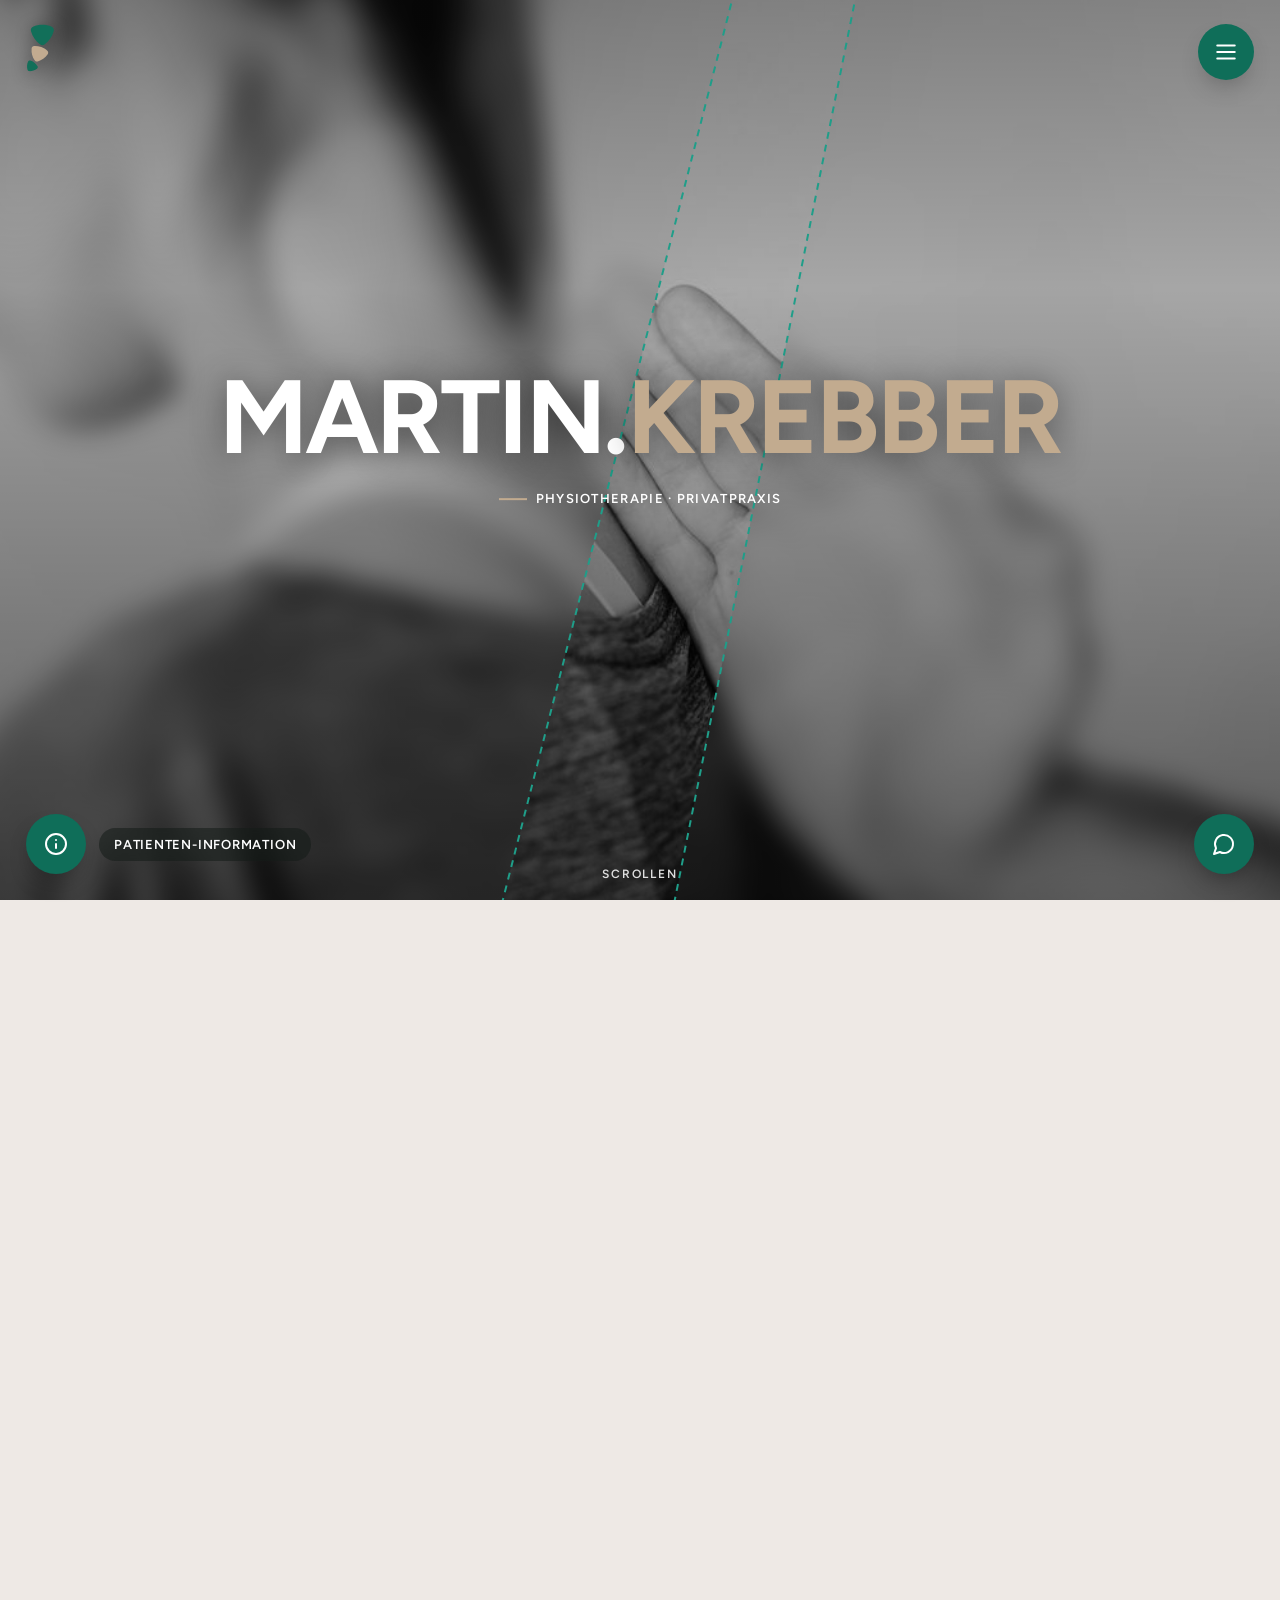
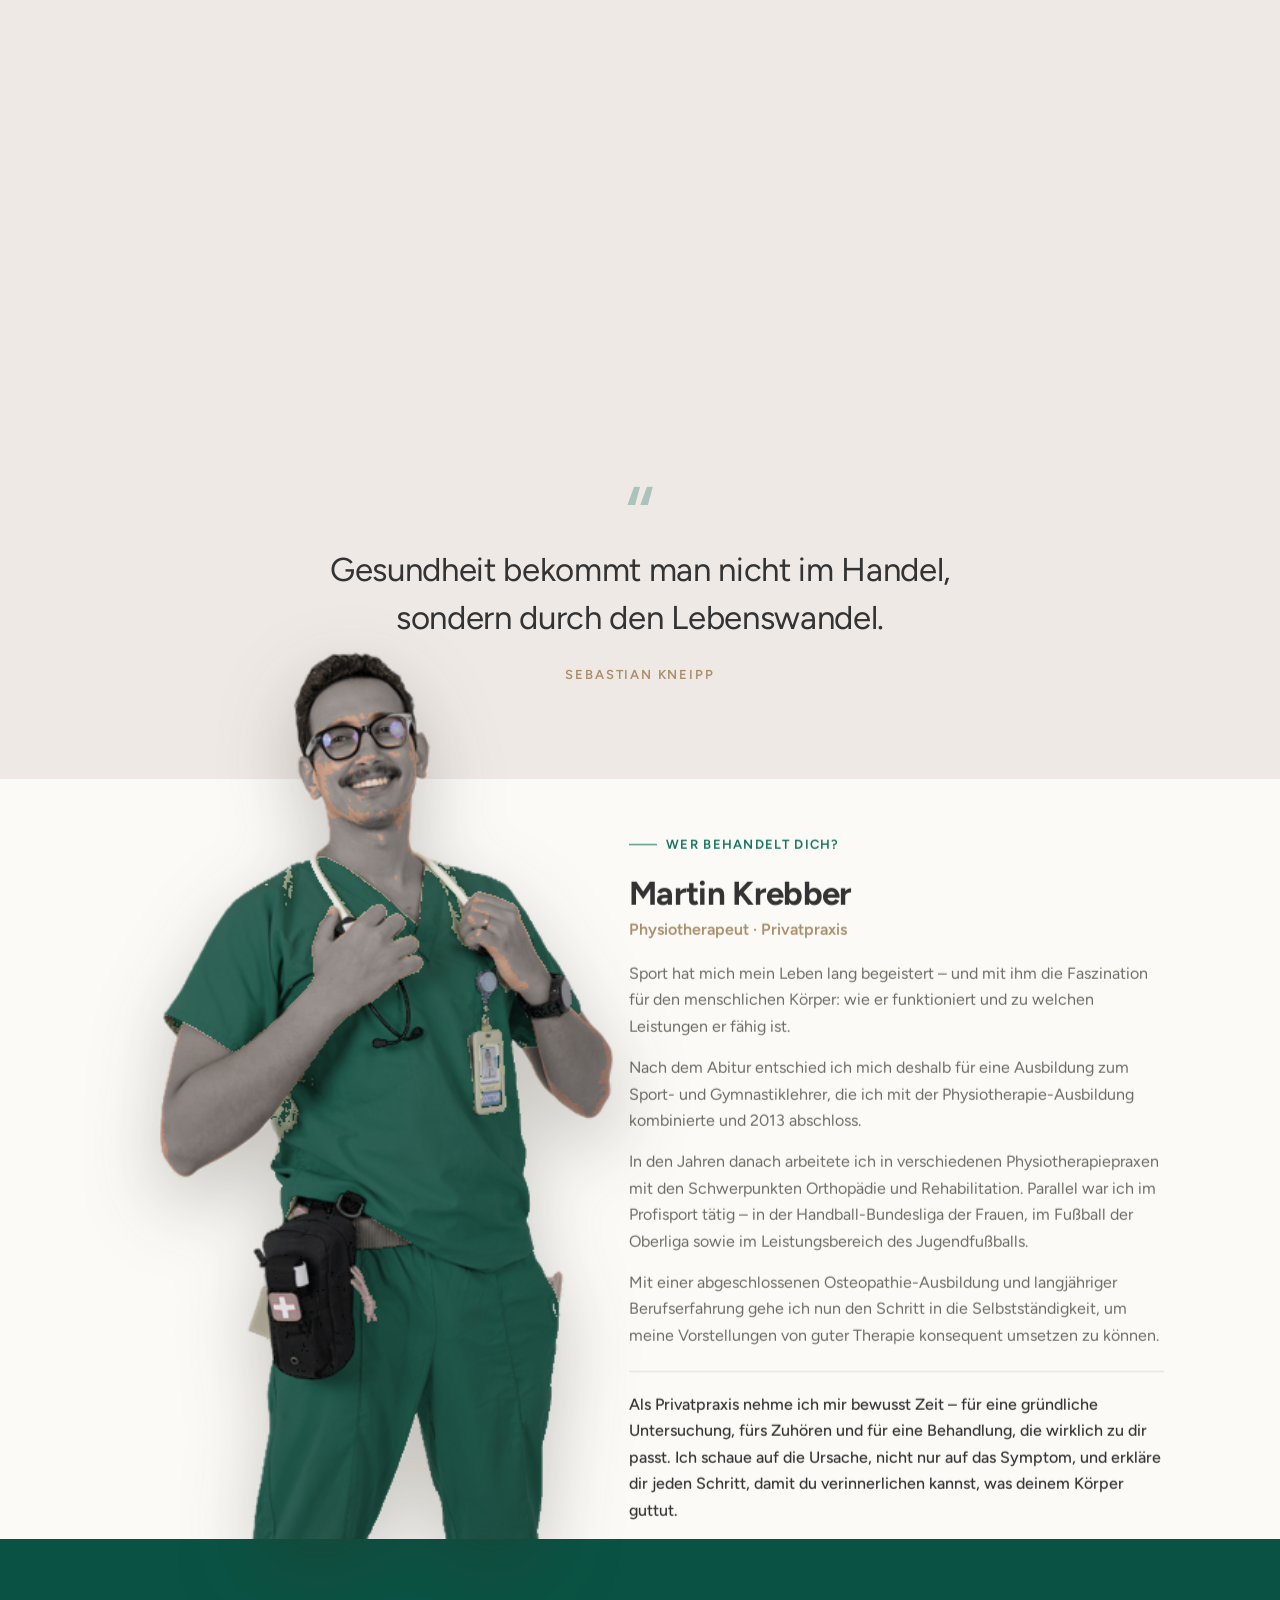
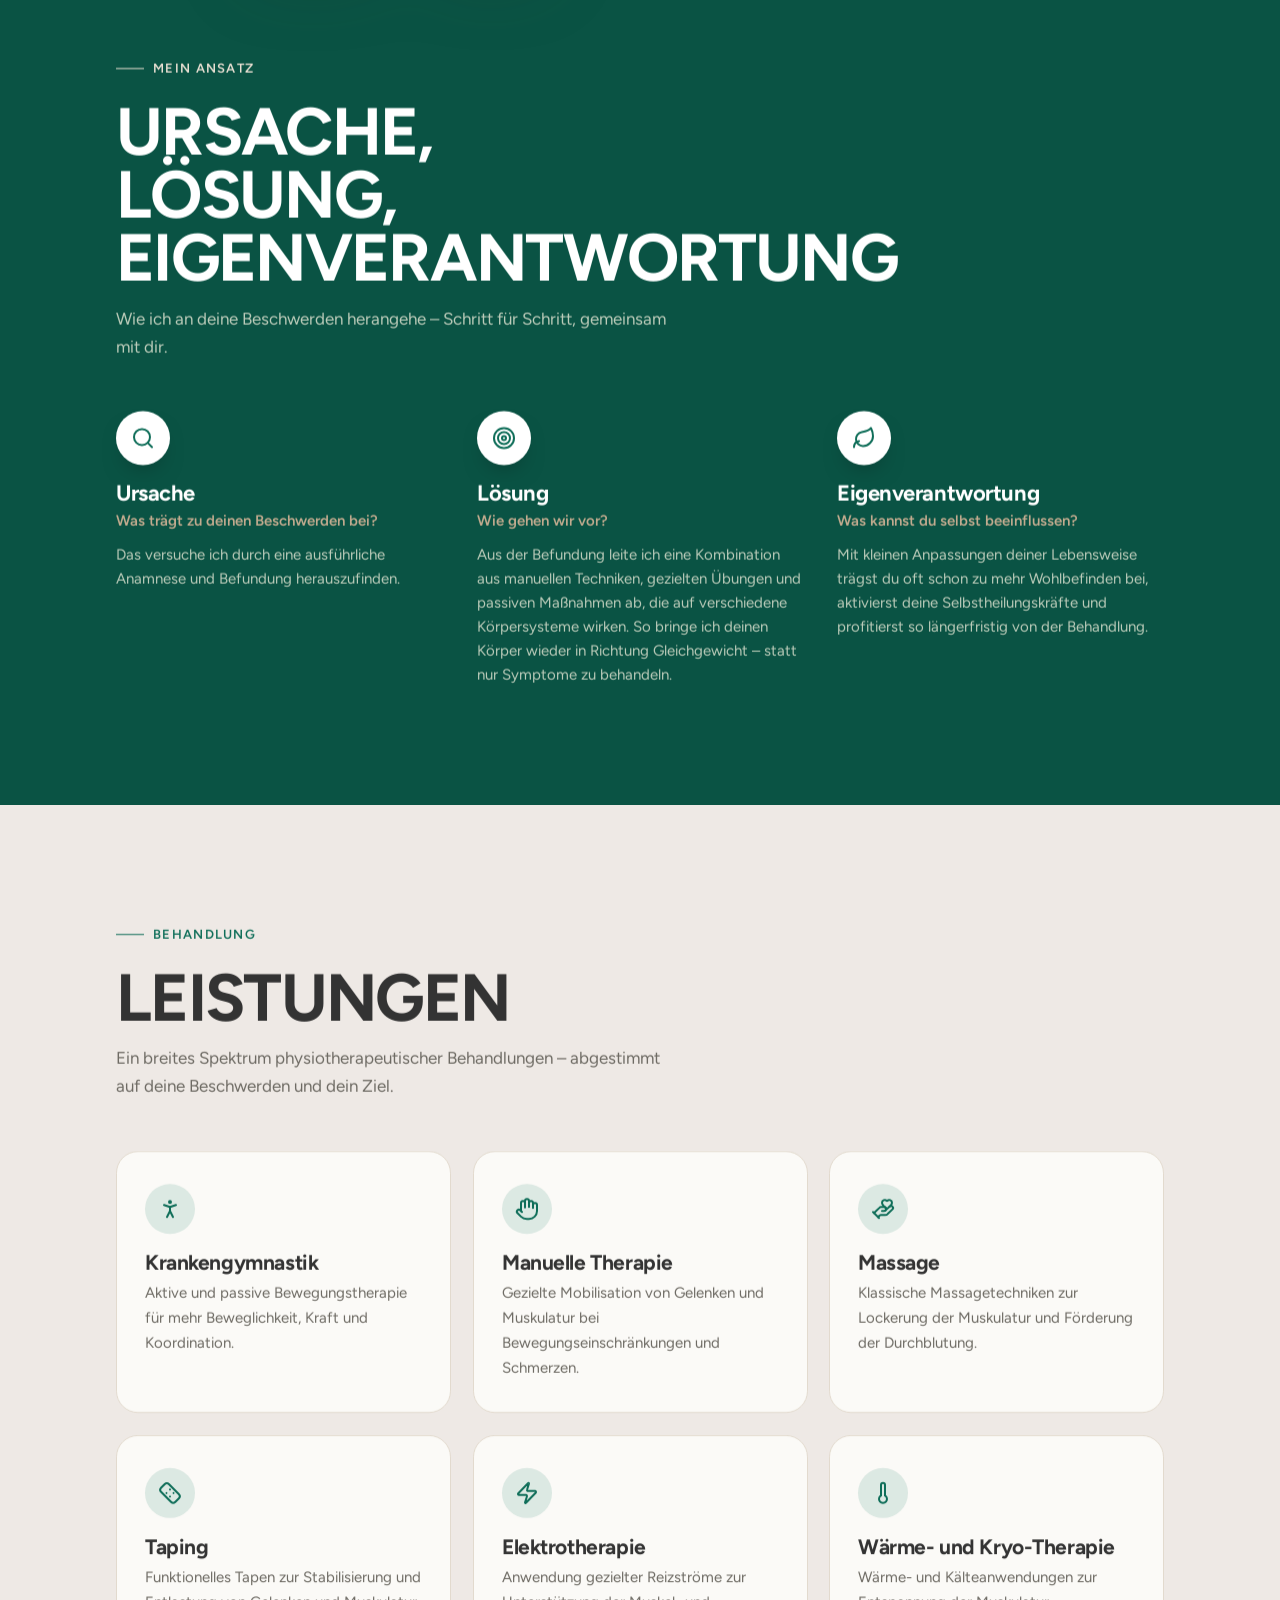
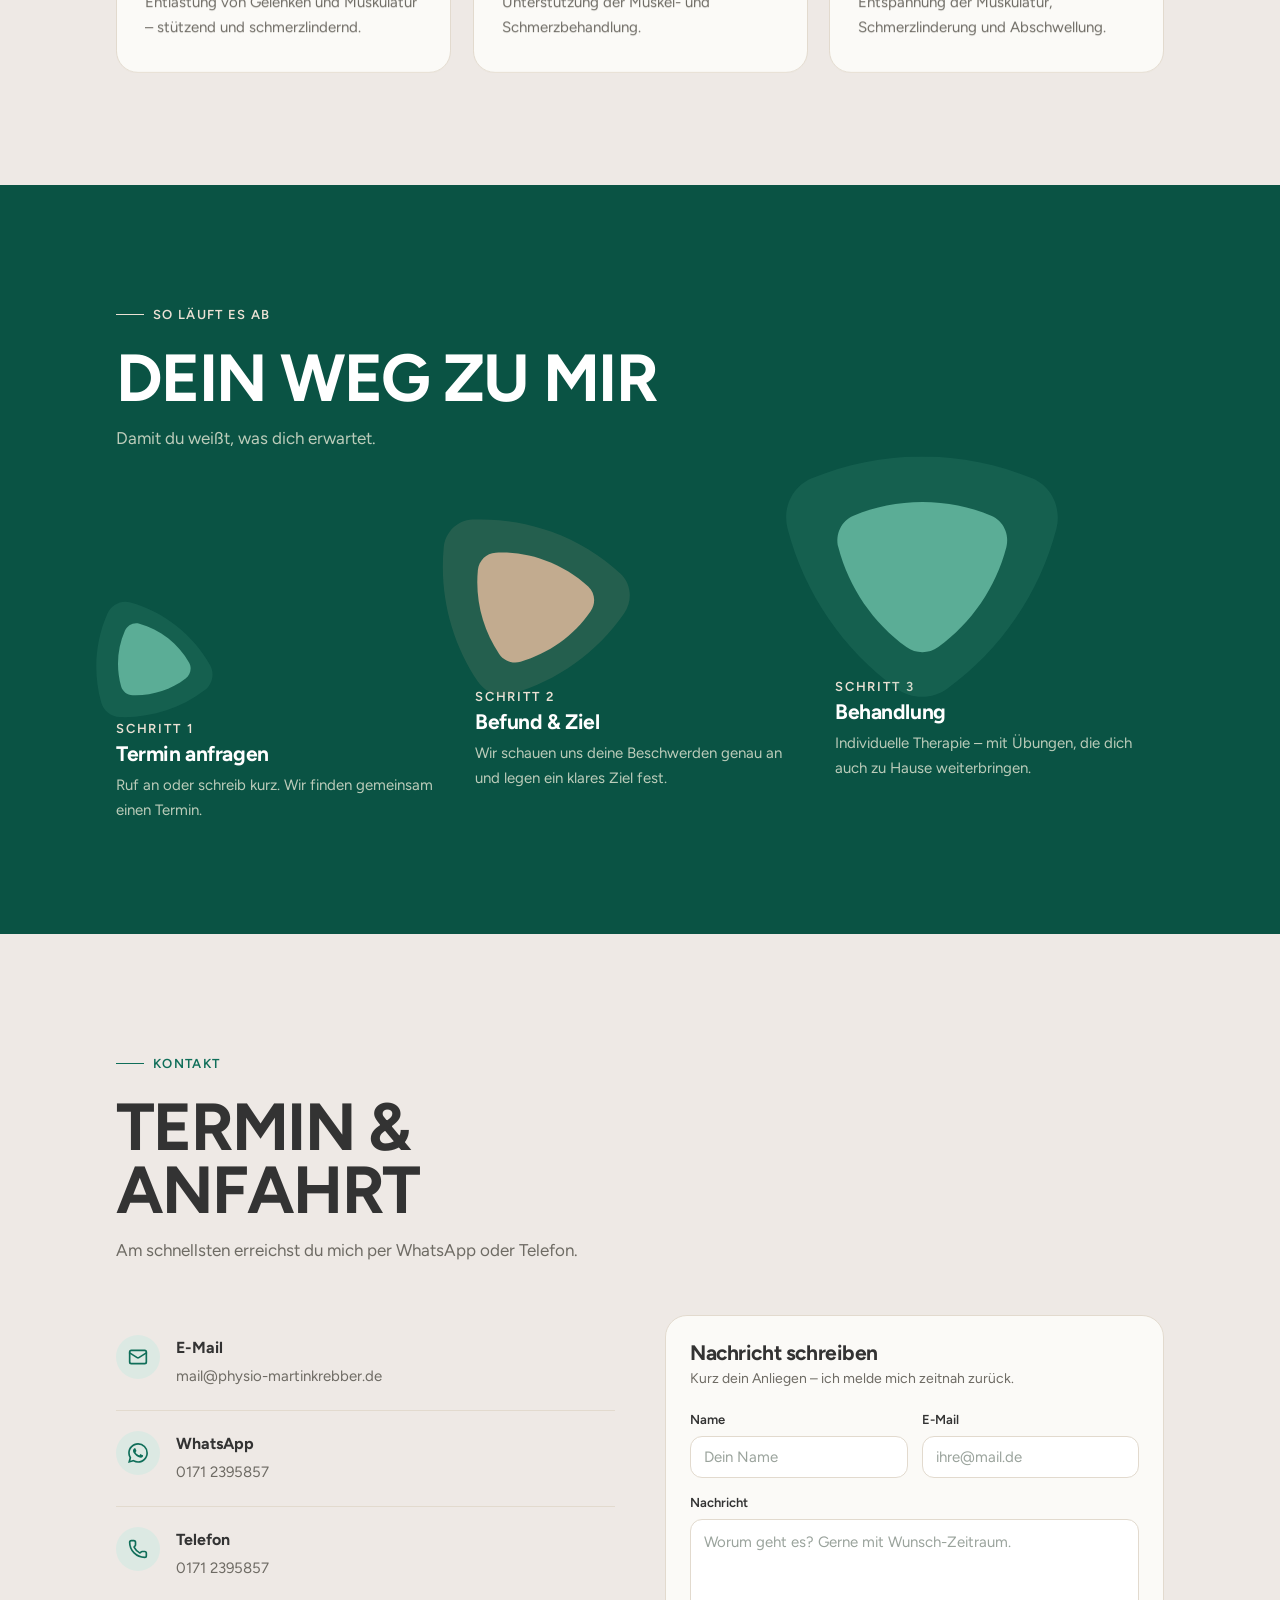
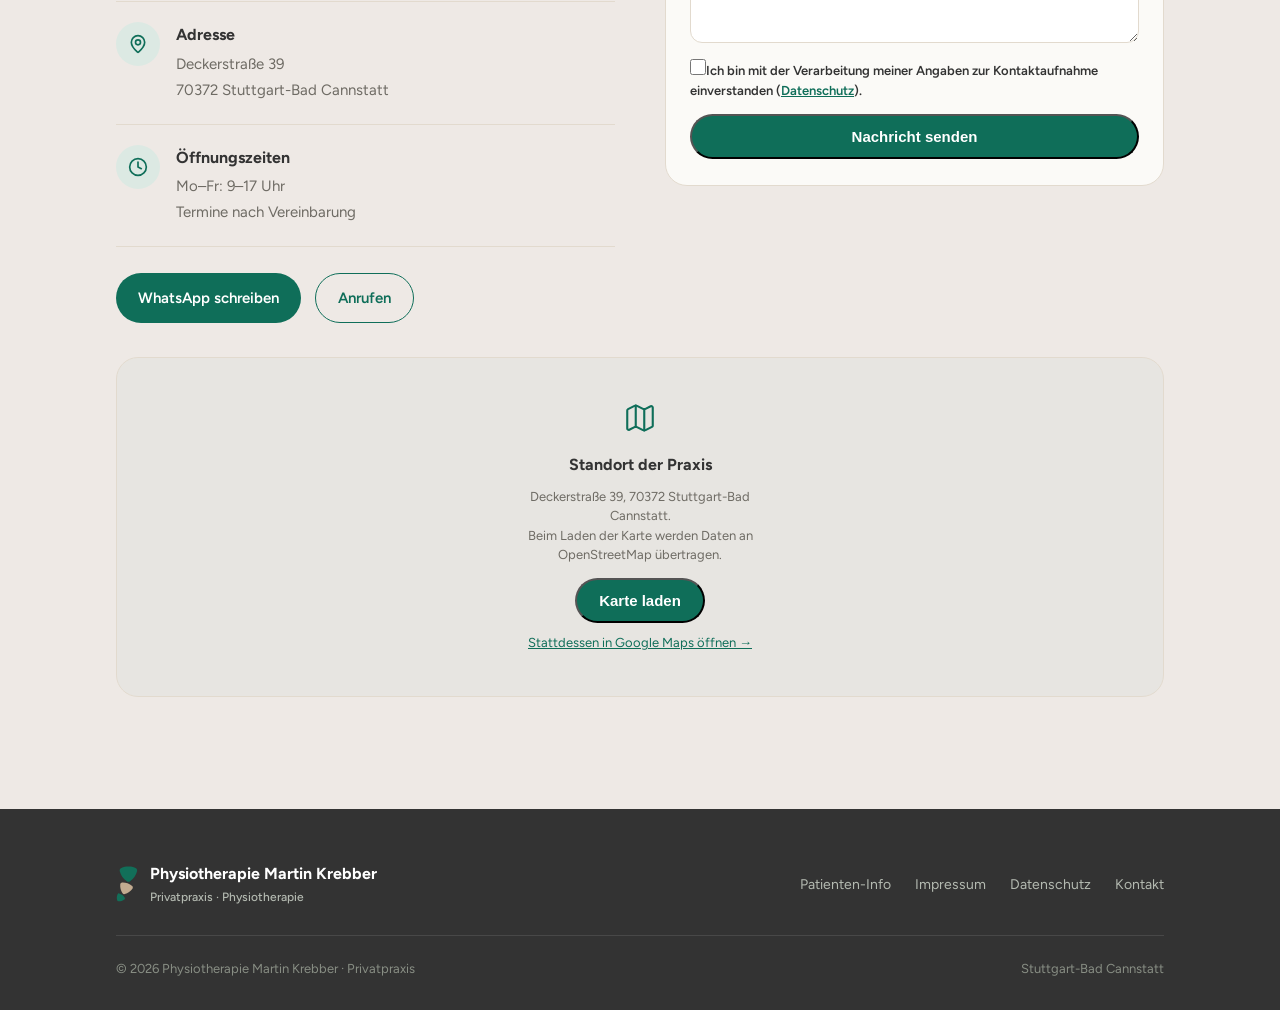
==== index.html @ 387c1be3 "Du-Anrede, Bio-Text, Kneipp-Zitat, Sektion "Mein Ansatz", 3D-Foto - Anrede website-weit von Sie auf " ====
<!DOCTYPE html>
<html lang="de">
<head>
<meta charset="UTF-8">
<meta name="viewport" content="width=device-width, initial-scale=1.0">
<title>Physiotherapie Martin Krebber – Privatpraxis in Stuttgart-Bad Cannstatt</title>
<meta name="description" content="Privatpraxis für Physiotherapie von Martin Krebber in Stuttgart-Bad Cannstatt: Krankengymnastik, Manuelle Therapie, Massage, Elektro- und Wärmetherapie. Individuelle Behandlung, persönliche Betreuung. Termine telefonisch oder per E-Mail.">
<meta name="theme-color" content="#0F6E59">
<link rel="icon" type="image/png" sizes="32x32" href="assets/favicon-32.png">
<link rel="apple-touch-icon" sizes="180x180" href="assets/favicon-180.png">
<!-- DSGVO: Schriften lokal gehostet, kein Google-CDN -->
<link rel="stylesheet" href="assets/fonts.css">
<link rel="stylesheet" href="assets/vendor/leaflet/leaflet.css">
<link rel="stylesheet" href="assets/styles.css">
<script src="assets/vendor/gsap.min.js" defer></script>
<script src="assets/vendor/ScrollTrigger.min.js" defer></script>
<script src="assets/vendor/lenis.min.js" defer></script>
<script src="assets/vendor/leaflet/leaflet.js" defer></script>
<script src="assets/main.js" defer></script>
</head>
<body>
<a id="top"></a>
<section class="hero" aria-label="Physiotherapie Martin Krebber">
  <div class="hero-stage">
    <div class="hero-media">
      <div class="hero-img hero-base"></div>
      <div class="hero-img hero-sharp"></div>
      <svg class="hero-scan" viewBox="0 0 100 100" preserveAspectRatio="none" aria-hidden="true"><line class="scan-left" x1="50" y1="0" x2="50" y2="100"/><line class="scan-right" x1="50" y1="0" x2="50" y2="100"/></svg>
    </div>
    <div class="hero-scrim"></div>

    <div class="hero-center">
      <h1>Martin.<wbr><em>Krebber</em></h1>
      <span class="eyebrow">Physiotherapie · Privatpraxis</span>
    </div>

    <span class="hero-hint" aria-hidden="true">Scrollen</span>
  </div>
</section>

<!-- Persistente Eck-Steuerung -->
<a class="h-logo" href="#top" aria-label="Physiotherapie Martin Krebber – Startseite"><img src="assets/logo-mark.svg" alt="Physiotherapie Martin Krebber"></a>
<a class="h-faq" href="patienten-information.html" aria-label="Patienten-Information"><span class="h-dot"><svg viewBox="0 0 24 24" fill="none" stroke="currentColor" stroke-width="2" stroke-linecap="round" stroke-linejoin="round" aria-hidden="true"><circle cx="12" cy="12" r="10"/><path d="M12 16v-4"/><path d="M12 8h.01"/></svg></span><span class="h-label">Patienten-Information</span></a>
<button class="h-menu" id="hMenu" aria-label="Menü öffnen" aria-expanded="false"><span class="h-menu-btn"><svg viewBox="0 0 24 24" fill="none" stroke="currentColor" stroke-width="2" stroke-linecap="round" aria-hidden="true"><path d="M4 6h16"/><path d="M4 12h16"/><path d="M4 18h16"/></svg></span></button>
<div class="h-contact" id="hContact">
  <div class="hc-actions" id="hcActions">
    <a class="hc-item" style="--i:1" href="https://wa.me/491712395857?text=Hallo%2C%20ich%20m%C3%B6chte%20einen%20Termin%20anfragen." target="_blank" rel="noopener"><span class="hc-label">WhatsApp</span><span class="hc-dot hc-wa"><svg viewBox="0 0 24 24" fill="currentColor" aria-hidden="true"><path d="M17.5 14.38c-.3-.15-1.76-.87-2.03-.97-.27-.1-.47-.15-.67.15-.2.3-.77.97-.94 1.16-.17.2-.35.22-.64.08-.3-.15-1.26-.47-2.4-1.48-.89-.79-1.49-1.77-1.66-2.07-.17-.3-.02-.46.13-.6.13-.14.3-.36.45-.53.15-.17.2-.3.3-.5.1-.2.05-.37-.02-.52-.08-.15-.67-1.62-.92-2.22-.24-.58-.49-.5-.67-.51h-.57c-.2 0-.52.07-.8.37-.27.3-1.04 1.02-1.04 2.48 0 1.46 1.07 2.88 1.22 3.08.15.2 2.1 3.2 5.08 4.49.71.3 1.26.49 1.69.62.71.23 1.36.2 1.87.12.57-.08 1.76-.72 2.01-1.41.25-.7.25-1.29.17-1.42-.07-.12-.27-.2-.56-.34z"/><path d="M12.04 2C6.58 2 2.13 6.45 2.13 11.91c0 1.75.46 3.45 1.32 4.95L2 22l5.25-1.38a9.9 9.9 0 0 0 4.79 1.22h.01c5.46 0 9.91-4.45 9.91-9.91 0-2.65-1.03-5.14-2.9-7.01A9.82 9.82 0 0 0 12.04 2zm0 1.67c2.2 0 4.27.86 5.82 2.42a8.19 8.19 0 0 1 2.42 5.82c0 4.54-3.7 8.24-8.24 8.24a8.2 8.2 0 0 1-4.19-1.15l-.3-.18-3.12.82.83-3.04-.2-.31a8.2 8.2 0 0 1-1.26-4.39c0-4.54 3.7-8.24 8.24-8.24z"/></svg></span></a>
    <a class="hc-item" style="--i:2" href="tel:+491712395857"><span class="hc-label">Anrufen</span><span class="hc-dot"><svg viewBox="0 0 24 24" fill="none" stroke="currentColor" stroke-width="2" stroke-linecap="round" stroke-linejoin="round" aria-hidden="true"><path d="M13.832 16.568a1 1 0 0 0 1.213-.303l.355-.465A2 2 0 0 1 17 15h3a2 2 0 0 1 2 2v3a2 2 0 0 1-2 2A18 18 0 0 1 2 4a2 2 0 0 1 2-2h3a2 2 0 0 1 2 2v3a2 2 0 0 1-.8 1.6l-.468.351a1 1 0 0 0-.292 1.233 14 14 0 0 0 6.16 6.16z"/></svg></span></a>
    <a class="hc-item" style="--i:3" href="mailto:mail@physio-martinkrebber.de"><span class="hc-label">E-Mail</span><span class="hc-dot"><svg viewBox="0 0 24 24" fill="none" stroke="currentColor" stroke-width="2" stroke-linecap="round" stroke-linejoin="round" aria-hidden="true"><rect width="20" height="16" x="2" y="4" rx="2"/><path d="m22 7-8.97 5.7a1.94 1.94 0 0 1-2.06 0L2 7"/></svg></span></a>
    <a class="hc-item" style="--i:4" href="#kontakt"><span class="hc-label">Termin</span><span class="hc-dot"><svg viewBox="0 0 24 24" fill="none" stroke="currentColor" stroke-width="2" stroke-linecap="round" stroke-linejoin="round" aria-hidden="true"><path d="M8 2v4"/><path d="M16 2v4"/><rect width="18" height="18" x="3" y="4" rx="2"/><path d="M3 10h18"/></svg></span></a>
  </div>
  <button class="hc-toggle" id="hcToggle" aria-label="Kontakt-Optionen öffnen" aria-expanded="false"><span class="h-dot"><svg class="hc-ic-open" viewBox="0 0 24 24" fill="none" stroke="currentColor" stroke-width="2" stroke-linecap="round" stroke-linejoin="round" aria-hidden="true"><path d="M7.9 20A9 9 0 1 0 4 16.1L2 22Z"/></svg><svg class="hc-ic-close" viewBox="0 0 24 24" fill="none" stroke="currentColor" stroke-width="2" stroke-linecap="round" aria-hidden="true"><path d="M18 6 6 18"/><path d="M6 6l12 12"/></svg></span></button>
</div>

<nav class="menu-overlay" id="menuOverlay" aria-hidden="true">
  <button class="menu-close" id="menuClose" aria-label="Menü schließen"><svg viewBox="0 0 24 24" fill="none" stroke="currentColor" stroke-width="2" stroke-linecap="round" aria-hidden="true"><path d="M18 6 6 18"/><path d="M6 6l12 12"/></svg></button>
  <a href="#about">Über mich</a>
  <a href="#leistungen">Leistungen</a>
  <a href="#ablauf">Ablauf</a>
  <a href="patienten-information.html">Patienten-Info</a>
  <a href="#kontakt">Kontakt</a>
</nav>

<section class="quote">
  <div class="wrap">
    <span class="quote-mark" aria-hidden="true">“</span>
    <blockquote class="quote-text">Gesundheit bekommt man nicht im Handel, sondern durch den Lebenswandel.</blockquote>
    <cite class="quote-cite">Sebastian Kneipp</cite>
  </div>
</section>

<section class="about" id="about"><div class="wrap about-grid">
  <div class="about-photo reveal"><img src="assets/images/scrubs-green.png" alt="Martin Krebber, Physiotherapeut – Privatpraxis" class="about-img" width="480" height="625"></div>
  <div class="about-text reveal">
    <span class="eyebrow">Wer behandelt dich?</span>
    <h3>Martin Krebber</h3>
    <span class="role">Physiotherapeut · Privatpraxis</span>
    <p>Sport hat mich mein Leben lang begeistert – und mit ihm die Faszination für den menschlichen Körper: wie er funktioniert und zu welchen Leistungen er fähig ist.</p>
    <p>Nach dem Abitur entschied ich mich deshalb für eine Ausbildung zum Sport- und Gymnastiklehrer, die ich mit der Physiotherapie-Ausbildung kombinierte und 2013 abschloss.</p>
    <p>In den Jahren danach arbeitete ich in verschiedenen Physiotherapiepraxen mit den Schwerpunkten Orthopädie und Rehabilitation. Parallel war ich im Profisport tätig – in der Handball-Bundesliga der Frauen, im Fußball der Oberliga sowie im Leistungsbereich des Jugendfußballs.</p>
    <p>Mit einer abgeschlossenen Osteopathie-Ausbildung und langjähriger Berufserfahrung gehe ich nun den Schritt in die Selbstständigkeit, um meine Vorstellungen von guter Therapie konsequent umsetzen zu können.</p>
    <p class="about-philo">Als Privatpraxis nehme ich mir bewusst Zeit – für eine gründliche Untersuchung, fürs Zuhören und für eine Behandlung, die wirklich zu dir passt. Ich schaue auf die Ursache, nicht nur auf das Symptom, und erkläre dir jeden Schritt, damit du verinnerlichen kannst, was deinem Körper guttut.</p>
  </div>
</div></section>

<section class="approach" id="ansatz"><div class="wrap">
  <div class="sec-head reveal"><span class="eyebrow">Mein Ansatz</span><h2>Ursache, Lösung, Eigenverantwortung</h2><p>Wie ich an deine Beschwerden herangehe – Schritt für Schritt, gemeinsam mit dir.</p></div>
  <div class="approach-grid">
    <div class="approach-col reveal">
      <span class="approach-ic"><svg viewBox="0 0 24 24" fill="none" stroke="currentColor" stroke-width="2" stroke-linecap="round" stroke-linejoin="round" aria-hidden="true"><circle cx="11" cy="11" r="8"/><path d="m21 21-4.3-4.3"/></svg></span>
      <h3>Ursache</h3>
      <p class="approach-q">Was trägt zu deinen Beschwerden bei?</p>
      <p>Das versuche ich durch eine ausführliche Anamnese und Befundung herauszufinden.</p>
    </div>
    <div class="approach-col reveal">
      <span class="approach-ic"><svg viewBox="0 0 24 24" fill="none" stroke="currentColor" stroke-width="2" stroke-linecap="round" stroke-linejoin="round" aria-hidden="true"><circle cx="12" cy="12" r="10"/><circle cx="12" cy="12" r="6"/><circle cx="12" cy="12" r="2"/></svg></span>
      <h3>Lösung</h3>
      <p class="approach-q">Wie gehen wir vor?</p>
      <p>Aus der Befundung leite ich eine Kombination aus manuellen Techniken, gezielten Übungen und passiven Maßnahmen ab, die auf verschiedene Körpersysteme wirken. So bringe ich deinen Körper wieder in Richtung Gleichgewicht – statt nur Symptome zu behandeln.</p>
    </div>
    <div class="approach-col reveal">
      <span class="approach-ic"><svg viewBox="0 0 24 24" fill="none" stroke="currentColor" stroke-width="2" stroke-linecap="round" stroke-linejoin="round" aria-hidden="true"><path d="M11 20A7 7 0 0 1 9.8 6.1C15.5 5 17 4.48 19 2c1 2 2 4.18 2 8 0 5.5-4.78 10-10 10Z"/><path d="M2 21c0-3 1.85-5.36 5.08-6"/></svg></span>
      <h3>Eigenverantwortung</h3>
      <p class="approach-q">Was kannst du selbst beeinflussen?</p>
      <p>Mit kleinen Anpassungen deiner Lebensweise trägst du oft schon zu mehr Wohlbefinden bei, aktivierst deine Selbstheilungskräfte und profitierst so längerfristig von der Behandlung.</p>
    </div>
  </div>
</div></section>

<section id="leistungen"><div class="wrap">
  <div class="sec-head reveal"><span class="eyebrow">Behandlung</span><h2>Leistungen</h2><p>Ein breites Spektrum physiotherapeutischer Behandlungen – abgestimmt auf deine Beschwerden und dein Ziel.</p></div>
  <div class="cards">
    <div class="card reveal"><div class="ic"><svg aria-hidden="true" focusable="false" xmlns="http://www.w3.org/2000/svg" viewBox="0 0 24 24" fill="none" stroke="currentColor" stroke-width="2" stroke-linecap="round" stroke-linejoin="round" > <circle cx="12" cy="5" r="1" /> <path d="m9 20 3-6 3 6" /> <path d="m6 8 6 2 6-2" /> <path d="M12 10v4" /> </svg></div><h3>Krankengymnastik</h3><p>Aktive und passive Bewegungstherapie für mehr Beweglichkeit, Kraft und Koordination.</p></div>
    <div class="card reveal"><div class="ic"><svg aria-hidden="true" focusable="false" xmlns="http://www.w3.org/2000/svg" viewBox="0 0 24 24" fill="none" stroke="currentColor" stroke-width="2" stroke-linecap="round" stroke-linejoin="round" > <path d="M18 11V6a2 2 0 0 0-2-2a2 2 0 0 0-2 2" /> <path d="M14 10V4a2 2 0 0 0-2-2a2 2 0 0 0-2 2v2" /> <path d="M10 10.5V6a2 2 0 0 0-2-2a2 2 0 0 0-2 2v8" /> <path d="M18 8a2 2 0 1 1 4 0v6a8 8 0 0 1-8 8h-2c-2.8 0-4.5-.86-5.99-2.34l-3.6-3.6a2 2 0 0 1 2.83-2.82L7 15" /> </svg></div><h3>Manuelle Therapie</h3><p>Gezielte Mobilisation von Gelenken und Muskulatur bei Bewegungseinschränkungen und Schmerzen.</p></div>
    <div class="card reveal"><div class="ic"><svg aria-hidden="true" focusable="false" xmlns="http://www.w3.org/2000/svg" viewBox="0 0 24 24" fill="none" stroke="currentColor" stroke-width="2" stroke-linecap="round" stroke-linejoin="round" > <path d="M11 14h2a2 2 0 0 0 0-4h-3c-.6 0-1.1.2-1.4.6L3 16" /> <path d="m14.45 13.39 5.05-4.694C20.196 8 21 6.85 21 5.75a2.75 2.75 0 0 0-4.797-1.837.276.276 0 0 1-.406 0A2.75 2.75 0 0 0 11 5.75c0 1.2.802 2.248 1.5 2.946L16 11.95" /> <path d="m2 15 6 6" /> <path d="m7 20 1.6-1.4c.3-.4.8-.6 1.4-.6h4c1.1 0 2.1-.4 2.8-1.2l4.6-4.4a1 1 0 0 0-2.75-2.91" /> </svg></div><h3>Massage</h3><p>Klassische Massagetechniken zur Lockerung der Muskulatur und Förderung der Durchblutung.</p></div>
    <div class="card reveal"><div class="ic"><svg aria-hidden="true" focusable="false" xmlns="http://www.w3.org/2000/svg" viewBox="0 0 24 24" fill="none" stroke="currentColor" stroke-width="2" stroke-linecap="round" stroke-linejoin="round" ><g transform="rotate(45 12 12)"><rect width="20" height="11" x="2" y="6.5" rx="3" /><path d="M9.5 9.5h.01" /><path d="M9.5 14.5h.01" /><path d="M14.5 9.5h.01" /><path d="M14.5 14.5h.01" /></g></svg></div><h3>Taping</h3><p>Funktionelles Tapen zur Stabilisierung und Entlastung von Gelenken und Muskulatur – stützend und schmerzlindernd.</p></div>
    <div class="card reveal"><div class="ic"><svg aria-hidden="true" focusable="false" xmlns="http://www.w3.org/2000/svg" viewBox="0 0 24 24" fill="none" stroke="currentColor" stroke-width="2" stroke-linecap="round" stroke-linejoin="round" > <path d="M4 14a1 1 0 0 1-.78-1.63l9.9-10.2a.5.5 0 0 1 .86.46l-1.92 6.02A1 1 0 0 0 13 10h7a1 1 0 0 1 .78 1.63l-9.9 10.2a.5.5 0 0 1-.86-.46l1.92-6.02A1 1 0 0 0 11 14z" /> </svg></div><h3>Elektrotherapie</h3><p>Anwendung gezielter Reizströme zur Unterstützung der Muskel- und Schmerzbehandlung.</p></div>
    <div class="card reveal"><div class="ic"><svg aria-hidden="true" focusable="false" xmlns="http://www.w3.org/2000/svg" viewBox="0 0 24 24" fill="none" stroke="currentColor" stroke-width="2" stroke-linecap="round" stroke-linejoin="round" > <path d="M14 4v10.54a4 4 0 1 1-4 0V4a2 2 0 0 1 4 0Z" /> </svg></div><h3>Wärme- und Kryo-Therapie</h3><p>Wärme- und Kälteanwendungen zur Entspannung der Muskulatur, Schmerzlinderung und Abschwellung.</p></div>
  </div>
</div></section>

<section class="steps" id="ablauf"><div class="wrap">
  <div class="sec-head reveal"><span class="eyebrow">So läuft es ab</span><h2>Dein Weg zu mir</h2><p>Damit du weißt, was dich erwartet.</p></div>
  <div class="step-grid">
    <div class="step reveal"><div class="step-stone s1"><div class="step-stone-inner"><svg class="stone-echo" viewBox="0 0 86.98 84.54" fill="currentColor" aria-hidden="true"><path d="M79.56,64.65 C61.97,78.02 40.44,84.54 18.98,83.73 C12.80,83.50 7.49,79.32 5.81,73.36 C0.00,52.68 1.30,30.23 10.17,10.00 C12.97,3.60 19.96,0.00 26.69,1.88 C38.32,5.13 49.52,10.70 59.59,18.63 C69.66,26.56 77.69,36.14 83.58,46.69 C86.98,52.79 85.12,60.43 79.56,64.65 Z"/></svg><svg class="stone-main" viewBox="0 0 86.98 84.54" fill="currentColor" aria-hidden="true"><path d="M79.56,64.65 C61.97,78.02 40.44,84.54 18.98,83.73 C12.80,83.50 7.49,79.32 5.81,73.36 C0.00,52.68 1.30,30.23 10.17,10.00 C12.97,3.60 19.96,0.00 26.69,1.88 C38.32,5.13 49.52,10.70 59.59,18.63 C69.66,26.56 77.69,36.14 83.58,46.69 C86.98,52.79 85.12,60.43 79.56,64.65 Z"/></svg></div></div><span class="step-num">Schritt 1</span><h3>Termin anfragen</h3><p>Ruf an oder schreib kurz. Wir finden gemeinsam einen Termin.</p></div>
    <div class="step reveal"><div class="step-stone s2"><div class="step-stone-inner"><svg class="stone-echo" viewBox="0 0 133.60 123.63" fill="currentColor" aria-hidden="true"><path d="M127.66,65.45 C108.87,92.74 81.25,112.14 50.29,121.06 C41.38,123.63 31.85,120.16 26.67,112.46 C8.69,85.73 0.00,53.12 3.15,20.14 C4.14,9.71 12.42,1.30 22.88,0.82 C40.98,0.00 59.54,2.67 77.61,9.25 C95.69,15.83 111.62,25.71 124.96,37.97 C132.67,45.06 133.60,56.83 127.66,65.45 Z"/></svg><svg class="stone-main" viewBox="0 0 133.60 123.63" fill="currentColor" aria-hidden="true"><path d="M127.66,65.45 C108.87,92.74 81.25,112.14 50.29,121.06 C41.38,123.63 31.85,120.16 26.67,112.46 C8.69,85.73 0.00,53.12 3.15,20.14 C4.14,9.71 12.42,1.30 22.88,0.82 C40.98,0.00 59.54,2.67 77.61,9.25 C95.69,15.83 111.62,25.71 124.96,37.97 C132.67,45.06 133.60,56.83 127.66,65.45 Z"/></svg></div></div><span class="step-num">Schritt 2</span><h3>Befund &amp; Ziel</h3><p>Wir schauen uns deine Beschwerden genau an und legen ein klares Ziel fest.</p></div>
    <div class="step reveal"><div class="step-stone s3"><div class="step-stone-inner"><svg class="stone-echo" viewBox="0 0 183.69 159.83" fill="currentColor" aria-hidden="true"><path d="M180.18,47.60 C169.08,90.36 143.33,127.25 108.60,152.55 C98.61,159.83 85.08,159.83 75.09,152.55 C40.36,127.25 14.60,90.36 3.51,47.60 C0.00,34.08 6.53,19.77 19.43,14.40 C41.73,5.11 66.20,0.00 91.85,0.00 C117.49,0.00 141.96,5.11 164.26,14.40 C177.15,19.77 183.69,34.08 180.18,47.60 Z"/></svg><svg class="stone-main" viewBox="0 0 183.69 159.83" fill="currentColor" aria-hidden="true"><path d="M180.18,47.60 C169.08,90.36 143.33,127.25 108.60,152.55 C98.61,159.83 85.08,159.83 75.09,152.55 C40.36,127.25 14.60,90.36 3.51,47.60 C0.00,34.08 6.53,19.77 19.43,14.40 C41.73,5.11 66.20,0.00 91.85,0.00 C117.49,0.00 141.96,5.11 164.26,14.40 C177.15,19.77 183.69,34.08 180.18,47.60 Z"/></svg></div></div><span class="step-num">Schritt 3</span><h3>Behandlung</h3><p>Individuelle Therapie – mit Übungen, die dich auch zu Hause weiterbringen.</p></div>
  </div>
</div></section>

<section id="kontakt"><div class="wrap">
  <div class="sec-head reveal"><span class="eyebrow">Kontakt</span><h2>Termin &amp; Anfahrt</h2><p>Am schnellsten erreichst du mich per WhatsApp oder Telefon.</p></div>
  <div class="contact-grid">
    <div class="reveal">
      <div class="info-row"><div class="ic"><svg viewBox="0 0 24 24" fill="none" stroke="currentColor" stroke-width="2" stroke-linecap="round" stroke-linejoin="round" aria-hidden="true"><rect width="20" height="16" x="2" y="4" rx="2"/><path d="m22 7-8.97 5.7a1.94 1.94 0 0 1-2.06 0L2 7"/></svg></div><div><b>E-Mail</b><a href="mailto:mail@physio-martinkrebber.de">mail@physio-martinkrebber.de</a></div></div>
      <div class="info-row"><div class="ic"><svg viewBox="0 0 24 24" fill="currentColor" aria-hidden="true"><path d="M17.472 14.382c-.297-.149-1.758-.867-2.03-.967-.273-.099-.471-.148-.67.15-.197.297-.767.966-.94 1.164-.173.199-.347.223-.644.075-.297-.149-1.255-.463-2.39-1.475-.883-.788-1.48-1.761-1.653-2.059-.173-.297-.018-.458.13-.606.134-.133.298-.347.446-.52.149-.174.198-.298.298-.497.099-.198.05-.371-.025-.52-.075-.149-.669-1.612-.916-2.207-.242-.579-.487-.5-.669-.51l-.57-.01c-.198 0-.52.074-.792.372-.272.297-1.04 1.016-1.04 2.479 0 1.462 1.065 2.875 1.213 3.074.149.198 2.096 3.2 5.077 4.487.709.306 1.262.489 1.694.625.712.227 1.36.195 1.871.118.571-.085 1.758-.719 2.006-1.413.248-.694.248-1.289.173-1.413-.074-.124-.272-.198-.57-.347m-5.421 7.403h-.004a9.87 9.87 0 0 1-5.031-1.378l-.361-.214-3.741.982.999-3.648-.235-.374a9.86 9.86 0 0 1-1.51-5.26c.001-5.45 4.436-9.884 9.888-9.884 2.64 0 5.122 1.03 6.988 2.898a9.825 9.825 0 0 1 2.893 6.994c-.003 5.45-4.437 9.884-9.885 9.884m8.413-18.297A11.815 11.815 0 0 0 12.05 0C5.495 0 .16 5.335.157 11.892c0 2.096.547 4.142 1.588 5.945L.057 24l6.305-1.654a11.882 11.882 0 0 0 5.683 1.448h.005c6.554 0 11.89-5.335 11.893-11.893a11.821 11.821 0 0 0-3.48-8.413"/></svg></div><div><b>WhatsApp</b><a href="https://wa.me/491712395857?text=Hallo%2C%20ich%20m%C3%B6chte%20einen%20Termin%20anfragen." target="_blank" rel="noopener">0171 2395857</a></div></div>
      <div class="info-row"><div class="ic"><svg viewBox="0 0 24 24" fill="none" stroke="currentColor" stroke-width="2" stroke-linecap="round" stroke-linejoin="round" aria-hidden="true"><path d="M13.832 16.568a1 1 0 0 0 1.213-.303l.355-.465A2 2 0 0 1 17 15h3a2 2 0 0 1 2 2v3a2 2 0 0 1-2 2A18 18 0 0 1 2 4a2 2 0 0 1 2-2h3a2 2 0 0 1 2 2v3a2 2 0 0 1-.8 1.6l-.468.351a1 1 0 0 0-.292 1.233 14 14 0 0 0 6.16 6.16z"/></svg></div><div><b>Telefon</b><a href="tel:+491712395857">0171 2395857</a></div></div>
      <div class="info-row"><div class="ic"><svg viewBox="0 0 24 24" fill="none" stroke="currentColor" stroke-width="2" stroke-linecap="round" stroke-linejoin="round" aria-hidden="true"><path d="M20 10c0 4.993-5.539 10.193-7.399 11.799a1 1 0 0 1-1.202 0C9.539 20.193 4 14.993 4 10a8 8 0 0 1 16 0"/><circle cx="12" cy="10" r="3"/></svg></div><div><b>Adresse</b><span>Deckerstraße 39<br>70372 Stuttgart-Bad Cannstatt</span></div></div>
      <div class="info-row"><div class="ic"><svg viewBox="0 0 24 24" fill="none" stroke="currentColor" stroke-width="2" stroke-linecap="round" stroke-linejoin="round" aria-hidden="true"><circle cx="12" cy="12" r="10"/><path d="M12 6v6l4 2"/></svg></div><div><b>Öffnungszeiten</b><span>Mo–Fr: 9–17 Uhr<br>Termine nach Vereinbarung</span></div></div>
      <div class="contact-cta"><a href="https://wa.me/491712395857?text=Hallo%2C%20ich%20m%C3%B6chte%20einen%20Termin%20anfragen." target="_blank" rel="noopener" class="btn">WhatsApp schreiben</a><a href="tel:+491712395857" class="btn btn-ghost">Anrufen</a></div>
    </div>
    <form class="contact-form reveal" id="contactForm">
        <h3 class="cf-title">Nachricht schreiben</h3>
        <p class="cf-sub">Kurz dein Anliegen – ich melde mich zeitnah zurück.</p>
        <div class="cf-row">
          <label>Name<input type="text" name="name" autocomplete="name" required placeholder="Dein Name"></label>
          <label>E-Mail<input type="email" name="email" autocomplete="email" required placeholder="ihre@mail.de"></label>
        </div>
        <label>Nachricht<textarea name="msg" rows="4" required placeholder="Worum geht es? Gerne mit Wunsch-Zeitraum."></textarea></label>
        <label class="cf-consent"><input type="checkbox" name="consent" required><span>Ich bin mit der Verarbeitung meiner Angaben zur Kontaktaufnahme einverstanden (<a href="datenschutz.html" target="_blank" rel="noopener">Datenschutz</a>).</span></label>
        <button type="submit" class="btn cf-submit">Nachricht senden</button>
        <p class="cf-hint" id="cfHint" hidden>Dein E-Mail-Programm öffnet sich mit der vorbereiteten Nachricht. Falls nicht, schreib gerne direkt an <a href="mailto:mail@physio-martinkrebber.de">mail@physio-martinkrebber.de</a>.</p>
      </form>
    </div>
    <div class="map-box map-wide reveal">
      <div class="map-consent" id="mapConsent">
        <div class="map-ic"><svg aria-hidden="true" viewBox="0 0 24 24" fill="none" stroke="currentColor" stroke-width="2" stroke-linecap="round" stroke-linejoin="round"><path d="M14.106 5.553a2 2 0 0 0 1.788 0l3.659-1.83A1 1 0 0 1 21 4.619v12.764a1 1 0 0 1-.553.894l-4.553 2.277a2 2 0 0 1-1.788 0l-4.212-2.106a2 2 0 0 0-1.788 0l-3.659 1.83A1 1 0 0 1 3 19.381V6.618a1 1 0 0 1 .553-.894l4.553-2.277a2 2 0 0 1 1.788 0z"/><path d="M15 5.764v15"/><path d="M9 3.236v15"/></svg></div>
        <b>Standort der Praxis</b>
        <p class="map-note">Deckerstraße 39, 70372 Stuttgart-Bad Cannstatt.<br>Beim Laden der Karte werden Daten an OpenStreetMap übertragen.</p>
        <button class="btn map-load" id="mapLoad" type="button">Karte laden</button>
        <a class="map-ext" href="https://www.google.com/maps/search/?api=1&amp;query=Deckerstra%C3%9Fe%2039%2C%2070372%20Stuttgart" target="_blank" rel="noopener">Stattdessen in Google Maps öffnen →</a>
      </div>
    </div>
</div></section>

<footer><div class="wrap">
  <div class="foot-top"><div class="foot-brand"><img src="assets/logo-mark.svg" alt="" class="logo-mark-img"><span>Physiotherapie Martin Krebber<small>Privatpraxis · Physiotherapie</small></span></div><div class="foot-links"><a href="patienten-information.html">Patienten-Info</a><a href="impressum.html">Impressum</a><a href="datenschutz.html">Datenschutz</a><a href="#kontakt">Kontakt</a></div></div>
  <div class="foot-bottom"><span>© <span id="yr"></span> Physiotherapie Martin Krebber · Privatpraxis</span><span>Stuttgart-Bad Cannstatt</span></div>
</div></footer>
</body>
</html>
---- assets/fonts.css ----
@font-face{font-family:'Figtree';font-style:normal;font-weight:400 700;font-display:swap;src:url('fonts/figtree-normal-latin-ext.woff2') format('woff2');unicode-range:U+0100-02BA, U+02BD-02C5, U+02C7-02CC, U+02CE-02D7, U+02DD-02FF, U+0304, U+0308, U+0329, U+1D00-1DBF, U+1E00-1E9F, U+1EF2-1EFF, U+2020, U+20A0-20AB, U+20AD-20C0, U+2113, U+2C60-2C7F, U+A720-A7FF;}
@font-face{font-family:'Figtree';font-style:normal;font-weight:400 700;font-display:swap;src:url('fonts/figtree-normal-latin.woff2') format('woff2');unicode-range:U+0000-00FF, U+0131, U+0152-0153, U+02BB-02BC, U+02C6, U+02DA, U+02DC, U+0304, U+0308, U+0329, U+2000-206F, U+20AC, U+2122, U+2191, U+2193, U+2212, U+2215, U+FEFF, U+FFFD;}
---- assets/vendor/leaflet/leaflet.css ----
/* required styles */

.leaflet-pane,
.leaflet-tile,
.leaflet-marker-icon,
.leaflet-marker-shadow,
.leaflet-tile-container,
.leaflet-pane > svg,
.leaflet-pane > canvas,
.leaflet-zoom-box,
.leaflet-image-layer,
.leaflet-layer {
	position: absolute;
	left: 0;
	top: 0;
	}
.leaflet-container {
	overflow: hidden;
	}
.leaflet-tile,
.leaflet-marker-icon,
.leaflet-marker-shadow {
	-webkit-user-select: none;
	   -moz-user-select: none;
	        user-select: none;
	  -webkit-user-drag: none;
	}
/* Prevents IE11 from highlighting tiles in blue */
.leaflet-tile::selection {
	background: transparent;
}
/* Safari renders non-retina tile on retina better with this, but Chrome is worse */
.leaflet-safari .leaflet-tile {
	image-rendering: -webkit-optimize-contrast;
	}
/* hack that prevents hw layers "stretching" when loading new tiles */
.leaflet-safari .leaflet-tile-container {
	width: 1600px;
	height: 1600px;
	-webkit-transform-origin: 0 0;
	}
.leaflet-marker-icon,
.leaflet-marker-shadow {
	display: block;
	}
/* .leaflet-container svg: reset svg max-width decleration shipped in Joomla! (joomla.org) 3.x */
/* .leaflet-container img: map is broken in FF if you have max-width: 100% on tiles */
.leaflet-container .leaflet-overlay-pane svg {
	max-width: none !important;
	max-height: none !important;
	}
.leaflet-container .leaflet-marker-pane img,
.leaflet-container .leaflet-shadow-pane img,
.leaflet-container .leaflet-tile-pane img,
.leaflet-container img.leaflet-image-layer,
.leaflet-container .leaflet-tile {
	max-width: none !important;
	max-height: none !important;
	width: auto;
	padding: 0;
	}

.leaflet-container img.leaflet-tile {
	/* See: https://bugs.chromium.org/p/chromium/issues/detail?id=600120 */
	mix-blend-mode: plus-lighter;
}

.leaflet-container.leaflet-touch-zoom {
	-ms-touch-action: pan-x pan-y;
	touch-action: pan-x pan-y;
	}
.leaflet-container.leaflet-touch-drag {
	-ms-touch-action: pinch-zoom;
	/* Fallback for FF which doesn't support pinch-zoom */
	touch-action: none;
	touch-action: pinch-zoom;
}
.leaflet-container.leaflet-touch-drag.leaflet-touch-zoom {
	-ms-touch-action: none;
	touch-action: none;
}
.leaflet-container {
	-webkit-tap-highlight-color: transparent;
}
.leaflet-container a {
	-webkit-tap-highlight-color: rgba(51, 181, 229, 0.4);
}
.leaflet-tile {
	filter: inherit;
	visibility: hidden;
	}
.leaflet-tile-loaded {
	visibility: inherit;
	}
.leaflet-zoom-box {
	width: 0;
	height: 0;
	-moz-box-sizing: border-box;
	     box-sizing: border-box;
	z-index: 800;
	}
/* workaround for https://bugzilla.mozilla.org/show_bug.cgi?id=888319 */
.leaflet-overlay-pane svg {
	-moz-user-select: none;
	}

.leaflet-pane         { z-index: 400; }

.leaflet-tile-pane    { z-index: 200; }
.leaflet-overlay-pane { z-index: 400; }
.leaflet-shadow-pane  { z-index: 500; }
.leaflet-marker-pane  { z-index: 600; }
.leaflet-tooltip-pane   { z-index: 650; }
.leaflet-popup-pane   { z-index: 700; }

.leaflet-map-pane canvas { z-index: 100; }
.leaflet-map-pane svg    { z-index: 200; }

.leaflet-vml-shape {
	width: 1px;
	height: 1px;
	}
.lvml {
	behavior: url(#default#VML);
	display: inline-block;
	position: absolute;
	}


/* control positioning */

.leaflet-control {
	position: relative;
	z-index: 800;
	pointer-events: visiblePainted; /* IE 9-10 doesn't have auto */
	pointer-events: auto;
	}
.leaflet-top,
.leaflet-bottom {
	position: absolute;
	z-index: 1000;
	pointer-events: none;
	}
.leaflet-top {
	top: 0;
	}
.leaflet-right {
	right: 0;
	}
.leaflet-bottom {
	bottom: 0;
	}
.leaflet-left {
	left: 0;
	}
.leaflet-control {
	float: left;
	clear: both;
	}
.leaflet-right .leaflet-control {
	float: right;
	}
.leaflet-top .leaflet-control {
	margin-top: 10px;
	}
.leaflet-bottom .leaflet-control {
	margin-bottom: 10px;
	}
.leaflet-left .leaflet-control {
	margin-left: 10px;
	}
.leaflet-right .leaflet-control {
	margin-right: 10px;
	}


/* zoom and fade animations */

.leaflet-fade-anim .leaflet-popup {
	opacity: 0;
	-webkit-transition: opacity 0.2s linear;
	   -moz-transition: opacity 0.2s linear;
	        transition: opacity 0.2s linear;
	}
.leaflet-fade-anim .leaflet-map-pane .leaflet-popup {
	opacity: 1;
	}
.leaflet-zoom-animated {
	-webkit-transform-origin: 0 0;
	    -ms-transform-origin: 0 0;
	        transform-origin: 0 0;
	}
svg.leaflet-zoom-animated {
	will-change: transform;
}

.leaflet-zoom-anim .leaflet-zoom-animated {
	-webkit-transition: -webkit-transform 0.25s cubic-bezier(0,0,0.25,1);
	   -moz-transition:    -moz-transform 0.25s cubic-bezier(0,0,0.25,1);
	        transition:         transform 0.25s cubic-bezier(0,0,0.25,1);
	}
.leaflet-zoom-anim .leaflet-tile,
.leaflet-pan-anim .leaflet-tile {
	-webkit-transition: none;
	   -moz-transition: none;
	        transition: none;
	}

.leaflet-zoom-anim .leaflet-zoom-hide {
	visibility: hidden;
	}


/* cursors */

.leaflet-interactive {
	cursor: pointer;
	}
.leaflet-grab {
	cursor: -webkit-grab;
	cursor:    -moz-grab;
	cursor:         grab;
	}
.leaflet-crosshair,
.leaflet-crosshair .leaflet-interactive {
	cursor: crosshair;
	}
.leaflet-popup-pane,
.leaflet-control {
	cursor: auto;
	}
.leaflet-dragging .leaflet-grab,
.leaflet-dragging .leaflet-grab .leaflet-interactive,
.leaflet-dragging .leaflet-marker-draggable {
	cursor: move;
	cursor: -webkit-grabbing;
	cursor:    -moz-grabbing;
	cursor:         grabbing;
	}

/* marker & overlays interactivity */
.leaflet-marker-icon,
.leaflet-marker-shadow,
.leaflet-image-layer,
.leaflet-pane > svg path,
.leaflet-tile-container {
	pointer-events: none;
	}

.leaflet-marker-icon.leaflet-interactive,
.leaflet-image-layer.leaflet-interactive,
.leaflet-pane > svg path.leaflet-interactive,
svg.leaflet-image-layer.leaflet-interactive path {
	pointer-events: visiblePainted; /* IE 9-10 doesn't have auto */
	pointer-events: auto;
	}

/* visual tweaks */

.leaflet-container {
	background: #ddd;
	outline-offset: 1px;
	}
.leaflet-container a {
	color: #0078A8;
	}
.leaflet-zoom-box {
	border: 2px dotted #38f;
	background: rgba(255,255,255,0.5);
	}


/* general typography */
.leaflet-container {
	font-family: "Helvetica Neue", Arial, Helvetica, sans-serif;
	font-size: 12px;
	font-size: 0.75rem;
	line-height: 1.5;
	}


/* general toolbar styles */

.leaflet-bar {
	box-shadow: 0 1px 5px rgba(0,0,0,0.65);
	border-radius: 4px;
	}
.leaflet-bar a {
	background-color: #fff;
	border-bottom: 1px solid #ccc;
	width: 26px;
	height: 26px;
	line-height: 26px;
	display: block;
	text-align: center;
	text-decoration: none;
	color: black;
	}
.leaflet-bar a,
.leaflet-control-layers-toggle {
	background-position: 50% 50%;
	background-repeat: no-repeat;
	display: block;
	}
.leaflet-bar a:hover,
.leaflet-bar a:focus {
	background-color: #f4f4f4;
	}
.leaflet-bar a:first-child {
	border-top-left-radius: 4px;
	border-top-right-radius: 4px;
	}
.leaflet-bar a:last-child {
	border-bottom-left-radius: 4px;
	border-bottom-right-radius: 4px;
	border-bottom: none;
	}
.leaflet-bar a.leaflet-disabled {
	cursor: default;
	background-color: #f4f4f4;
	color: #bbb;
	}

.leaflet-touch .leaflet-bar a {
	width: 30px;
	height: 30px;
	line-height: 30px;
	}
.leaflet-touch .leaflet-bar a:first-child {
	border-top-left-radius: 2px;
	border-top-right-radius: 2px;
	}
.leaflet-touch .leaflet-bar a:last-child {
	border-bottom-left-radius: 2px;
	border-bottom-right-radius: 2px;
	}

/* zoom control */

.leaflet-control-zoom-in,
.leaflet-control-zoom-out {
	font: bold 18px 'Lucida Console', Monaco, monospace;
	text-indent: 1px;
	}

.leaflet-touch .leaflet-control-zoom-in, .leaflet-touch .leaflet-control-zoom-out  {
	font-size: 22px;
	}


/* layers control */

.leaflet-control-layers {
	box-shadow: 0 1px 5px rgba(0,0,0,0.4);
	background: #fff;
	border-radius: 5px;
	}
.leaflet-control-layers-toggle {
	background-image: url(images/layers.png);
	width: 36px;
	height: 36px;
	}
.leaflet-retina .leaflet-control-layers-toggle {
	background-image: url(images/layers-2x.png);
	background-size: 26px 26px;
	}
.leaflet-touch .leaflet-control-layers-toggle {
	width: 44px;
	height: 44px;
	}
.leaflet-control-layers .leaflet-control-layers-list,
.leaflet-control-layers-expanded .leaflet-control-layers-toggle {
	display: none;
	}
.leaflet-control-layers-expanded .leaflet-control-layers-list {
	display: block;
	position: relative;
	}
.leaflet-control-layers-expanded {
	padding: 6px 10px 6px 6px;
	color: #333;
	background: #fff;
	}
.leaflet-control-layers-scrollbar {
	overflow-y: scroll;
	overflow-x: hidden;
	padding-right: 5px;
	}
.leaflet-control-layers-selector {
	margin-top: 2px;
	position: relative;
	top: 1px;
	}
.leaflet-control-layers label {
	display: block;
	font-size: 13px;
	font-size: 1.08333em;
	}
.leaflet-control-layers-separator {
	height: 0;
	border-top: 1px solid #ddd;
	margin: 5px -10px 5px -6px;
	}

/* Default icon URLs */
.leaflet-default-icon-path { /* used only in path-guessing heuristic, see L.Icon.Default */
	background-image: url(images/marker-icon.png);
	}


/* attribution and scale controls */

.leaflet-container .leaflet-control-attribution {
	background: #fff;
	background: rgba(255, 255, 255, 0.8);
	margin: 0;
	}
.leaflet-control-attribution,
.leaflet-control-scale-line {
	padding: 0 5px;
	color: #333;
	line-height: 1.4;
	}
.leaflet-control-attribution a {
	text-decoration: none;
	}
.leaflet-control-attribution a:hover,
.leaflet-control-attribution a:focus {
	text-decoration: underline;
	}
.leaflet-attribution-flag {
	display: inline !important;
	vertical-align: baseline !important;
	width: 1em;
	height: 0.6669em;
	}
.leaflet-left .leaflet-control-scale {
	margin-left: 5px;
	}
.leaflet-bottom .leaflet-control-scale {
	margin-bottom: 5px;
	}
.leaflet-control-scale-line {
	border: 2px solid #777;
	border-top: none;
	line-height: 1.1;
	padding: 2px 5px 1px;
	white-space: nowrap;
	-moz-box-sizing: border-box;
	     box-sizing: border-box;
	background: rgba(255, 255, 255, 0.8);
	text-shadow: 1px 1px #fff;
	}
.leaflet-control-scale-line:not(:first-child) {
	border-top: 2px solid #777;
	border-bottom: none;
	margin-top: -2px;
	}
.leaflet-control-scale-line:not(:first-child):not(:last-child) {
	border-bottom: 2px solid #777;
	}

.leaflet-touch .leaflet-control-attribution,
.leaflet-touch .leaflet-control-layers,
.leaflet-touch .leaflet-bar {
	box-shadow: none;
	}
.leaflet-touch .leaflet-control-layers,
.leaflet-touch .leaflet-bar {
	border: 2px solid rgba(0,0,0,0.2);
	background-clip: padding-box;
	}


/* popup */

.leaflet-popup {
	position: absolute;
	text-align: center;
	margin-bottom: 20px;
	}
.leaflet-popup-content-wrapper {
	padding: 1px;
	text-align: left;
	border-radius: 12px;
	}
.leaflet-popup-content {
	margin: 13px 24px 13px 20px;
	line-height: 1.3;
	font-size: 13px;
	font-size: 1.08333em;
	min-height: 1px;
	}
.leaflet-popup-content p {
	margin: 17px 0;
	margin: 1.3em 0;
	}
.leaflet-popup-tip-container {
	width: 40px;
	height: 20px;
	position: absolute;
	left: 50%;
	margin-top: -1px;
	margin-left: -20px;
	overflow: hidden;
	pointer-events: none;
	}
.leaflet-popup-tip {
	width: 17px;
	height: 17px;
	padding: 1px;

	margin: -10px auto 0;
	pointer-events: auto;

	-webkit-transform: rotate(45deg);
	   -moz-transform: rotate(45deg);
	    -ms-transform: rotate(45deg);
	        transform: rotate(45deg);
	}
.leaflet-popup-content-wrapper,
.leaflet-popup-tip {
	background: white;
	color: #333;
	box-shadow: 0 3px 14px rgba(0,0,0,0.4);
	}
.leaflet-container a.leaflet-popup-close-button {
	position: absolute;
	top: 0;
	right: 0;
	border: none;
	text-align: center;
	width: 24px;
	height: 24px;
	font: 16px/24px Tahoma, Verdana, sans-serif;
	color: #757575;
	text-decoration: none;
	background: transparent;
	}
.leaflet-container a.leaflet-popup-close-button:hover,
.leaflet-container a.leaflet-popup-close-button:focus {
	color: #585858;
	}
.leaflet-popup-scrolled {
	overflow: auto;
	}

.leaflet-oldie .leaflet-popup-content-wrapper {
	-ms-zoom: 1;
	}
.leaflet-oldie .leaflet-popup-tip {
	width: 24px;
	margin: 0 auto;

	-ms-filter: "progid:DXImageTransform.Microsoft.Matrix(M11=0.70710678, M12=0.70710678, M21=-0.70710678, M22=0.70710678)";
	filter: progid:DXImageTransform.Microsoft.Matrix(M11=0.70710678, M12=0.70710678, M21=-0.70710678, M22=0.70710678);
	}

.leaflet-oldie .leaflet-control-zoom,
.leaflet-oldie .leaflet-control-layers,
.leaflet-oldie .leaflet-popup-content-wrapper,
.leaflet-oldie .leaflet-popup-tip {
	border: 1px solid #999;
	}


/* div icon */

.leaflet-div-icon {
	background: #fff;
	border: 1px solid #666;
	}


/* Tooltip */
/* Base styles for the element that has a tooltip */
.leaflet-tooltip {
	position: absolute;
	padding: 6px;
	background-color: #fff;
	border: 1px solid #fff;
	border-radius: 3px;
	color: #222;
	white-space: nowrap;
	-webkit-user-select: none;
	-moz-user-select: none;
	-ms-user-select: none;
	user-select: none;
	pointer-events: none;
	box-shadow: 0 1px 3px rgba(0,0,0,0.4);
	}
.leaflet-tooltip.leaflet-interactive {
	cursor: pointer;
	pointer-events: auto;
	}
.leaflet-tooltip-top:before,
.leaflet-tooltip-bottom:before,
.leaflet-tooltip-left:before,
.leaflet-tooltip-right:before {
	position: absolute;
	pointer-events: none;
	border: 6px solid transparent;
	background: transparent;
	content: "";
	}

/* Directions */

.leaflet-tooltip-bottom {
	margin-top: 6px;
}
.leaflet-tooltip-top {
	margin-top: -6px;
}
.leaflet-tooltip-bottom:before,
.leaflet-tooltip-top:before {
	left: 50%;
	margin-left: -6px;
	}
.leaflet-tooltip-top:before {
	bottom: 0;
	margin-bottom: -12px;
	border-top-color: #fff;
	}
.leaflet-tooltip-bottom:before {
	top: 0;
	margin-top: -12px;
	margin-left: -6px;
	border-bottom-color: #fff;
	}
.leaflet-tooltip-left {
	margin-left: -6px;
}
.leaflet-tooltip-right {
	margin-left: 6px;
}
.leaflet-tooltip-left:before,
.leaflet-tooltip-right:before {
	top: 50%;
	margin-top: -6px;
	}
.leaflet-tooltip-left:before {
	right: 0;
	margin-right: -12px;
	border-left-color: #fff;
	}
.leaflet-tooltip-right:before {
	left: 0;
	margin-left: -12px;
	border-right-color: #fff;
	}

/* Printing */

@media print {
	/* Prevent printers from removing background-images of controls. */
	.leaflet-control {
		-webkit-print-color-adjust: exact;
		print-color-adjust: exact;
		}
	}
---- assets/styles.css ----
:root{
  --bg:#EEE9E5; --surface:#FBFAF7; --ink:#333333;
  --primary:#0F6E59; --primary-deep:#0A5344;
  --accent:#C2AB8F; --accent-deep:#A98E6B;
  --primary-soft:#DCE9E3; --accent-soft:#EBE1D4;
  --muted:#6E6B64; --line:#E2DACE; --maxw:1100px;
}
*{box-sizing:border-box;margin:0;padding:0}
html{scroll-behavior:smooth}
body{font-family:"Figtree",sans-serif;background:var(--bg);color:var(--ink);line-height:1.65;-webkit-font-smoothing:antialiased}
/* Schrift-System (medwest-Anmutung): durchgängig Figtree, große Versalien-Headlines */
h1,h2,h3{font-family:"Figtree",sans-serif;font-weight:700;line-height:1.02;letter-spacing:-.02em}
.hero h1,.sec-head h2{text-transform:uppercase;line-height:.95;letter-spacing:-.025em}
.wrap{max-width:var(--maxw);margin:0 auto;padding:0 26px}
a{color:inherit;text-decoration:none}
img{max-width:100%}
header{position:sticky;top:0;z-index:50;background:rgba(238,233,229,.85);backdrop-filter:blur(10px);border-bottom:1px solid var(--line)}
.nav{display:flex;align-items:center;justify-content:space-between;height:76px;gap:18px}
.brand{display:flex;align-items:center}
.brand .logo-full{height:42px;width:auto;display:block}
.nav-links{display:flex;gap:32px;align-items:center}
.nav-links a{font-size:15px;color:var(--muted);font-weight:500;transition:color .2s}
.nav-links a:hover{color:var(--ink)}
.nav-links a.btn{color:#fff}.nav-links a.btn:hover{color:#fff}
.btn{display:inline-flex;align-items:center;gap:8px;background:var(--primary);color:#fff;padding:12px 22px;border-radius:999px;font-weight:600;font-size:15px;transition:transform .2s,background .2s}
.btn:hover{background:var(--primary-deep);transform:translateY(-1px)}
.btn-ghost{background:transparent;color:var(--primary);border:1px solid var(--primary)}
.btn-ghost:hover{background:var(--primary);color:#fff}
.menu-toggle{display:none;background:none;border:none;cursor:pointer;font-size:24px;color:var(--ink)}
.eyebrow{display:inline-flex;align-items:center;gap:9px;font-size:13px;font-weight:600;letter-spacing:.1em;text-transform:uppercase;color:var(--primary);margin-bottom:22px}
.eyebrow::before{content:"";width:28px;height:1.5px;background:var(--primary)}
/* ---- Hero (medwest-Stil): Vollbild-Foto unscharf->scharf + Eck-Steuerung ---- */
.hero{position:relative;height:100vh;overflow:hidden;--hero-img:url('images/hero.jpg')}
.hero-stage{position:absolute;inset:0;overflow:hidden}
.hero-media{position:absolute;inset:0}
.hero-img{position:absolute;inset:0;background:var(--hero-img) center 28%/cover no-repeat}
.hero-base{filter:grayscale(1) blur(13px) brightness(.98);transform:scale(1.09)}
.hero-sharp{filter:grayscale(1);clip-path:polygon(62% 0,62% 0,46% 100%,46% 100%)}
.hero-scrim{position:absolute;inset:0;z-index:1;background:linear-gradient(180deg,rgba(0,0,0,.32),rgba(0,0,0,.12) 32%,rgba(0,0,0,.5))}
.hero-scan{position:absolute;inset:0;z-index:2;width:100%;height:100%;pointer-events:none;overflow:visible}
.hero-scan line{stroke:#1f9e89;stroke-width:2;stroke-dasharray:7 6;vector-effect:non-scaling-stroke}
.hero-center{position:absolute;left:0;right:0;top:50%;transform:translateY(-50%);z-index:3;text-align:center;padding:0 24px}
.hero-center .eyebrow{color:#fff;justify-content:center}
.hero-center .eyebrow::before{background:var(--accent)}
.hero-center h1{font-size:clamp(40px,8.2vw,104px);line-height:.94;color:#fff;text-shadow:0 2px 34px rgba(0,0,0,.45);margin-bottom:16px}
.hero-center h1 em{font-style:normal;color:var(--accent)}
.hero-note{position:absolute;left:50%;top:16px;transform:translateX(-50%);z-index:3;font:500 11px/1 "Figtree",sans-serif;color:#fff;background:rgba(15,110,89,.8);padding:5px 10px;border-radius:6px;white-space:nowrap}
.hero-hint{position:absolute;left:50%;bottom:20px;transform:translateX(-50%);z-index:3;color:rgba(255,255,255,.85);font:600 12px/1 "Figtree",sans-serif;letter-spacing:.16em;text-transform:uppercase}

/* Eck-CTAs (Hero) */
/* Patienten-Information (fix, unten links – persistent wie die anderen) */
.h-faq{position:fixed;left:26px;bottom:26px;z-index:60;display:flex;align-items:center;gap:13px;text-decoration:none}
.h-faq .h-dot{width:60px;height:60px;border-radius:50%;background:var(--primary);display:grid;place-items:center;flex:none;box-shadow:0 12px 28px -12px rgba(0,0,0,.45);transition:transform .2s,background .2s}
.h-faq:hover .h-dot{transform:scale(1.07);background:var(--primary-deep)}
.h-faq .h-dot svg{width:24px;height:24px;color:#fff}
.h-faq .h-label{font:600 13px "Figtree",sans-serif;letter-spacing:.06em;text-transform:uppercase;color:#fff;background:rgba(20,28,24,.55);-webkit-backdrop-filter:blur(6px);backdrop-filter:blur(6px);padding:9px 15px;border-radius:999px;white-space:nowrap}

/* Persistente Steuerung (fixed) */
.h-logo{position:fixed;top:24px;left:26px;z-index:60}
.h-logo img{height:48px;width:auto;display:block;filter:drop-shadow(0 2px 8px rgba(0,0,0,.3))}
.h-menu{position:fixed;top:24px;right:26px;z-index:60;background:none;border:none;cursor:pointer;padding:0}
.h-menu-btn{width:56px;height:56px;border-radius:50%;background:var(--primary);display:grid;place-items:center;box-shadow:0 12px 28px -12px rgba(0,0,0,.45);transition:transform .2s,background .2s}
.h-menu:hover .h-menu-btn{transform:scale(1.06);background:var(--primary-deep)}
.h-menu-btn svg{width:26px;height:26px;color:#fff}
/* Kontakt-Widget (aufklappbar, unten rechts) */
.h-contact{position:fixed;bottom:26px;right:26px;z-index:60}
.hc-toggle{background:none;border:none;cursor:pointer;padding:0;display:block}
.h-contact .h-dot{position:relative;width:60px;height:60px;border-radius:50%;background:var(--primary);display:grid;place-items:center;box-shadow:0 12px 28px -12px rgba(0,0,0,.45);transition:transform .2s,background .2s}
.hc-toggle:hover .h-dot{transform:scale(1.07);background:var(--primary-deep)}
.h-contact .h-dot svg{grid-area:1/1;width:24px;height:24px;color:#fff;transition:opacity .25s,transform .25s}
.hc-ic-close{opacity:0;transform:rotate(-45deg) scale(.6)}
.h-contact.open .hc-ic-open{opacity:0;transform:rotate(45deg) scale(.6)}
.h-contact.open .hc-ic-close{opacity:1;transform:none}
.hc-actions{position:absolute;right:4px;bottom:74px;display:flex;flex-direction:column-reverse;align-items:flex-end;gap:14px}
.hc-item{display:flex;align-items:center;gap:12px;text-decoration:none;opacity:0;transform:translateY(14px) scale(.92);pointer-events:none;transition:opacity .28s ease,transform .28s ease}
.h-contact.open .hc-item{opacity:1;transform:none;pointer-events:auto;transition-delay:calc(var(--i,0)*.05s)}
.hc-label{font:600 13px "Figtree",sans-serif;letter-spacing:.04em;color:#fff;background:rgba(20,28,24,.62);-webkit-backdrop-filter:blur(6px);backdrop-filter:blur(6px);padding:9px 15px;border-radius:999px;white-space:nowrap;box-shadow:0 8px 20px -12px rgba(0,0,0,.5)}
.hc-dot{width:52px;height:52px;border-radius:50%;background:var(--primary);display:grid;place-items:center;flex:none;box-shadow:0 10px 24px -12px rgba(0,0,0,.5);transition:transform .2s,background .2s}
.hc-item:hover .hc-dot{transform:scale(1.08);background:var(--primary-deep)}
.hc-dot svg{width:23px;height:23px;color:#fff}
.hc-dot.hc-wa svg{width:27px;height:27px}

/* Menü-Overlay */
.menu-overlay{position:fixed;inset:0;z-index:70;background:rgba(10,83,68,.97);-webkit-backdrop-filter:blur(6px);backdrop-filter:blur(6px);display:flex;flex-direction:column;justify-content:center;align-items:center;gap:4px;opacity:0;pointer-events:none;transition:opacity .35s ease}
.menu-overlay.open{opacity:1;pointer-events:auto}
.menu-overlay a{color:#fff;font-family:"Figtree",sans-serif;font-weight:700;text-transform:uppercase;font-size:clamp(30px,6vw,64px);letter-spacing:-.01em;text-decoration:none;line-height:1.3;opacity:.85;transition:opacity .2s,color .2s}
.menu-overlay a:hover{opacity:1;color:var(--accent)}
.menu-close{position:fixed;top:24px;right:26px;z-index:80;width:56px;height:56px;border-radius:50%;background:#fff;border:none;cursor:pointer;display:grid;place-items:center}
.menu-close svg{width:26px;height:26px;color:var(--primary)}

section{padding:112px 0}
.sec-head{max-width:560px;margin-bottom:50px}
.sec-head h2{font-size:clamp(36px,5.2vw,68px)}
.sec-head p{color:var(--muted);margin-top:14px;font-size:17px}
.about{background:var(--surface);padding-top:48px;padding-bottom:0;position:relative;overflow:visible}
.about-grid{display:grid;grid-template-columns:1fr 1.15fr;gap:48px;align-items:end}
.about-photo{position:relative;z-index:2;min-height:520px}
.about-img{position:absolute;left:48%;bottom:0;transform:translateX(-50%);width:150%;max-width:none;height:auto;display:block;filter:drop-shadow(0 30px 38px rgba(51,42,30,.26))}
.about-photo .ph-icon{font-size:38px;margin-bottom:10px}
.about-text h3{font-size:33px;margin-bottom:6px}
.about-text .role{color:var(--accent-deep);font-weight:600;margin-bottom:18px;display:block}
.about-text p{color:var(--muted);margin-bottom:15px}
.about-text .about-philo{margin-top:22px;padding-top:20px;border-top:1px solid var(--line);color:var(--ink);font-weight:500}
/* Zitat-Bahn unter dem Hero – ruhig, hell, eigener Raum */
.quote{background:var(--bg);text-align:center;padding:94px 0}
.quote .wrap{max-width:760px}
.quote-mark{display:block;font-family:"Figtree",sans-serif;font-size:86px;line-height:1;color:var(--primary);opacity:.3;margin-bottom:-14px}
.quote-text{font-size:clamp(22px,3.2vw,33px);font-weight:400;line-height:1.45;color:var(--ink);font-style:normal;letter-spacing:-.01em}
.quote-cite{display:block;margin-top:22px;font-style:normal;font-weight:600;font-size:13px;letter-spacing:.14em;text-transform:uppercase;color:var(--accent-deep)}
/* Mein Ansatz – drei Saeulen auf dem dunklen CI-Gruen (wie "Dein Weg zu mir") */
.approach{background:var(--primary-deep);color:#dfe9e4}
.approach .eyebrow{color:var(--accent-soft)}
.approach .eyebrow::before{background:var(--accent-soft)}
.approach h2{color:#fff}
.approach .sec-head p{color:#bcccba}
.approach-grid{display:grid;grid-template-columns:repeat(3,1fr);gap:34px;margin-top:10px}
.approach-ic{width:54px;height:54px;border-radius:50%;background:#fff;color:var(--primary);display:grid;place-items:center;margin-bottom:18px;box-shadow:0 12px 26px -14px rgba(0,0,0,.5)}
.approach-ic svg{width:24px;height:24px}
.approach-col h3{font-size:22px;color:#fff;margin-bottom:4px}
.approach-col p{color:#bcccba;font-size:15px;line-height:1.6;margin-bottom:6px}
.approach-col .approach-q{color:var(--accent);font-weight:600;margin-bottom:10px}
.quali{display:flex;flex-wrap:wrap;gap:10px;margin-top:24px}
.quali span{background:var(--bg);border:1px solid var(--line);padding:8px 15px;border-radius:999px;font-size:14px;font-weight:500}
.cards{display:grid;grid-template-columns:repeat(3,1fr);gap:22px}
.card{background:var(--surface);border:1px solid var(--line);border-radius:22px;padding:32px 28px;transition:transform .25s,box-shadow .25s}
.card:hover{transform:translateY(-4px);box-shadow:0 20px 40px -24px rgba(15,110,89,.28)}
.card .ic{width:50px;height:50px;border-radius:50%;background:var(--primary-soft);color:var(--primary);display:grid;place-items:center;font-size:22px;margin-bottom:18px}
.card h3{font-size:21px;margin-bottom:8px}
.card p{color:var(--muted);font-size:15px}
.steps{background:var(--primary-deep);color:#e8efe6}
.steps .eyebrow{color:var(--accent-soft)}.steps .eyebrow::before{background:var(--accent-soft)}
.steps h2{color:#fff}.steps .sec-head p{color:#bcccba}
.step-grid{display:grid;grid-template-columns:repeat(3,1fr);gap:30px}
/* Logo-Steine: echte Größenverhältnisse, gekippt (aufwärts/liegend), mit faintem Echo-Overlay */
.step-stone{display:inline-block;line-height:0;margin-bottom:22px}
.step-stone.s1,.step-stone.s3{color:#5BAD96}
.step-stone.s2{color:var(--accent)}
/* Endposition als Treppe: Stein 1 tief, Stein 2 mittig, Stein 3 oben (bleibt).
   margin-top schiebt den Stein samt Text nach unten -> kein Ueberlappen der Beschriftung. */
.step-stone.s1{margin-top:120px}
.step-stone.s2{margin-top:50px}
.step-stone.s3{margin-top:0}
.step-stone-inner{position:relative;display:inline-block}
.step-stone svg{width:auto;display:block}
.step-stone .stone-main{position:relative;z-index:1}
.step-stone .stone-echo{position:absolute;left:50%;top:50%;z-index:0;opacity:.14;transform:translate(-50%,-50%) scale(1.6)}
.step-stone.s1 svg{height:74px}
.step-stone.s2 svg{height:112px}
.step-stone.s3 svg{height:152px}
.js .step-stone-inner{opacity:0;transform:scale(.55) translateY(46px)}
.step-num{display:block;font-size:13px;font-weight:600;letter-spacing:.14em;text-transform:uppercase;color:var(--accent-soft);margin-bottom:2px}
.step h3{color:#fff;font-size:21px;margin:4px 0 8px}.step p{color:#bcccba;font-size:15px}
.contact-grid{display:grid;grid-template-columns:1fr 1fr;gap:50px;align-items:start}
.contact-form{background:var(--surface);border:1px solid var(--line);border-radius:22px;padding:26px 24px}
.cf-title{font-size:21px;color:var(--ink);margin-bottom:4px}
.cf-sub{color:var(--muted);font-size:14px;margin-bottom:18px}
.contact-form label{display:block;font-size:13px;font-weight:600;color:var(--ink);margin-bottom:14px}
.cf-row{display:grid;grid-template-columns:1fr 1fr;gap:14px}
.contact-form input[type=text],.contact-form input[type=email],.contact-form textarea{display:block;width:100%;margin-top:6px;font:400 15px "Figtree",sans-serif;color:var(--ink);background:#fff;border:1px solid var(--line);border-radius:12px;padding:11px 13px;transition:border-color .2s,box-shadow .2s}
.contact-form input:focus,.contact-form textarea:focus{outline:none;border-color:var(--primary);box-shadow:0 0 0 3px rgba(15,110,89,.12)}
.contact-form textarea{resize:vertical;min-height:124px;line-height:1.5}
.contact-form input::placeholder,.contact-form textarea::placeholder{color:#9aa39c}
.cf-consent{display:flex;align-items:flex-start;gap:9px;font-size:12.5px;font-weight:400;color:var(--muted);line-height:1.5;margin-bottom:18px}
.cf-consent input{margin-top:2px;accent-color:var(--primary);flex:none;width:16px;height:16px}
.cf-consent a{color:var(--primary);text-decoration:underline}
.cf-submit{width:100%;justify-content:center}
.cf-hint{font-size:13px;color:var(--primary);margin:12px 0 0;line-height:1.5}
.cf-hint a{color:var(--primary);text-decoration:underline}
.info-row{display:flex;gap:16px;padding:20px 0;border-bottom:1px solid var(--line)}
.info-row:last-child{border-bottom:none}
.info-row .ic{width:44px;height:44px;flex:none;border-radius:50%;background:var(--primary-soft);color:var(--primary);display:grid;place-items:center;font-size:18px}
.info-row b{display:block;font-size:16px;margin-bottom:2px}
.info-row span,.info-row a{color:var(--muted);font-size:15px}
.info-row a:hover{color:var(--primary)}
.map-box{position:relative;aspect-ratio:4/3;border-radius:22px;overflow:hidden;border:1px solid var(--line);background:#e7e5e1;display:grid;place-items:center;color:var(--muted);text-align:center;padding:20px}
.map-box.map-wide{aspect-ratio:auto;height:340px;margin-top:34px}
.map-box.map-loaded{padding:0}
.map-box .leaflet-map{position:absolute;inset:0;width:100%;height:100%}
.map-box .leaflet-tile-pane{filter:grayscale(1) contrast(1.02)} /* nur Kacheln grau, Marker bleibt CI-gruen */
.map-box .ci-pin{background:none;border:none;filter:drop-shadow(0 5px 6px rgba(0,0,0,.32))}
.contact-cta{margin-top:26px;display:flex;gap:14px;flex-wrap:wrap}
footer{background:var(--ink);color:#b4bab1;padding:52px 0 30px}
.foot-top{display:flex;justify-content:space-between;flex-wrap:wrap;gap:24px;align-items:center;padding-bottom:28px;border-bottom:1px solid rgba(255,255,255,.1)}
.foot-brand{display:flex;align-items:center;gap:12px;color:#fff;font-weight:700}
.foot-brand .logo-mark-img{height:36px;width:auto;display:block}
.foot-brand small{display:block;font-weight:500;font-size:12px;color:#b4bab1}
.foot-links{display:flex;gap:24px;font-size:14px}.foot-links a:hover{color:#fff}
.foot-bottom{padding-top:22px;font-size:13px;color:#888e84;display:flex;justify-content:space-between;flex-wrap:wrap;gap:10px}
/* Reveals: nur verstecken, wenn JS aktiv ist (ohne JS bleibt alles sichtbar) */
.js .reveal{opacity:0;transform:translateY(20px);will-change:opacity,transform}
.js .reveal.in{opacity:1;transform:none;transition:opacity .7s ease,transform .7s ease}

/* ---- Rechtsseiten (Impressum / Datenschutz) ---- */
.legal{padding:64px 0 88px}
.legal .wrap{max-width:780px}
.legal h1{font-size:clamp(32px,4.6vw,50px);margin-bottom:8px}
.legal .updated{color:var(--muted);font-size:14px;margin-bottom:36px}
.legal h2{font-size:24px;margin:40px 0 12px;color:var(--ink)}
.legal h3{font-size:18px;margin:26px 0 8px}
.legal p,.legal li{color:var(--muted);font-size:16px;margin-bottom:12px}
.legal ul{padding-left:22px;margin-bottom:14px}
.legal a{color:var(--primary);text-decoration:underline}
.legal address{font-style:normal;color:var(--muted)}
.legal .back{display:inline-flex;align-items:center;gap:8px;margin-top:48px;color:var(--primary);font-weight:600;text-decoration:none}
.legal .note{background:var(--surface);border:1px solid var(--line);border-left:4px solid var(--primary);border-radius:10px;padding:16px 18px;margin:28px 0}
.legal .note p{margin:0;font-size:15px}
.ph{background:#FBEFD2;border:1px dashed #C9A24B;color:#6F5310;padding:1px 7px;border-radius:5px;font-size:.95em;font-weight:600}
/* FAQ-Accordion (Patienten-Information) */
.faq{max-width:780px;margin-top:8px}
.faq-item{border-bottom:1px solid var(--line)}
.faq-item summary{list-style:none;cursor:pointer;display:flex;justify-content:space-between;align-items:center;gap:18px;padding:20px 0;font:600 clamp(17px,2vw,20px)/1.35 "Figtree",sans-serif;color:var(--ink)}
.faq-item summary::-webkit-details-marker{display:none}
.faq-item summary:hover{color:var(--primary)}
.faq-icn{flex:none;width:28px;height:28px;border-radius:50%;border:1.5px solid var(--primary);color:var(--primary);display:grid;place-items:center;font-size:20px;line-height:1;font-weight:400;transition:transform .25s,background .25s,color .25s}
.faq-item[open] .faq-icn{background:var(--primary);color:#fff;transform:rotate(45deg)}
.faq-a{padding:0 0 22px;color:var(--muted);font-size:16px;line-height:1.65;max-width:62ch}
.faq-a p{margin-bottom:10px}
.faq-a p:last-child{margin-bottom:0}
.faq-a a{color:var(--primary);text-decoration:underline}

/* ---- Icons (Lucide, inline SVG, erben Farbe via currentColor) ---- */
.ic svg{width:24px;height:24px;display:block}
.info-row .ic svg{width:20px;height:20px}
.menu-toggle svg{width:26px;height:26px;display:block}
.ph-icon svg{width:42px;height:42px;display:block;margin:0 auto;stroke-width:1.5}
.about-photo .ph-icon svg{width:38px;height:38px}
.map-ic{margin-bottom:8px}
.map-ic svg{width:34px;height:34px;display:block;margin:0 auto;stroke-width:1.5}
.map-consent{position:absolute;inset:0;display:flex;flex-direction:column;align-items:center;justify-content:center;gap:9px;text-align:center;padding:26px;color:var(--muted)}
.map-consent .map-ic{color:var(--primary)}
.map-consent b{color:var(--ink);font-size:16px}
.map-consent .map-note{font-size:13px;max-width:34ch;line-height:1.5}
.map-consent .map-load{margin-top:4px;cursor:pointer}
.map-consent .map-ext{font-size:13px;color:var(--primary);text-decoration:underline}
.map-box iframe{position:absolute;inset:0;width:100%;height:100%;border:0;display:block;filter:grayscale(1) contrast(1.04)}

/* ---- Maskenkante des Durchleucht-Effekts (im Hero) ---- */
.xray-edge{position:absolute;inset:0;width:100%;height:100%;pointer-events:none;display:none}
.xray-edge line{vector-effect:non-scaling-stroke}
.xray-edge .edge-solid{stroke:var(--primary);stroke-width:2}
.xray-edge .edge-dash{stroke:rgba(15,110,89,.6);stroke-width:2;stroke-dasharray:7 7}

/* ---- Microinteractions (dezent) ---- */
.btn:active{transform:translateY(0) scale(.97)}
.card .ic{transition:transform .3s ease}
.card:hover .ic{transform:scale(1.08) rotate(-3deg)}
.quali span{transition:border-color .2s,color .2s}
.quali span:hover{border-color:var(--primary);color:var(--primary)}
.info-row .ic{transition:background .25s,color .25s}
.info-row:hover .ic{background:var(--primary);color:#fff}
.logo-full,.foot-brand .logo-mark-img{transition:opacity .2s}
.brand:hover .logo-full{opacity:.82}

/* ---- Lenis Smooth Scroll ---- */
html.lenis,html.lenis body{height:auto}
.lenis{scroll-behavior:auto!important}
.lenis:not(.lenis-autoToggle).lenis-stopped{overflow:clip}
.lenis.lenis-smooth [data-lenis-prevent]{overscroll-behavior:contain}
.lenis.lenis-smooth iframe{pointer-events:none}

@media(max-width:860px){
  .hero-grid,.about-grid,.contact-grid{grid-template-columns:1fr;gap:40px}
  .about-photo{min-height:0}
  .about-img{position:static;left:auto;transform:none;width:100%;max-width:420px;margin:0 auto}
  .cards,.step-grid,.approach-grid{grid-template-columns:1fr}
  .cf-row{grid-template-columns:1fr}
  .menu-toggle{display:block}
  .h-faq .h-label{display:none}
  .hero-center h1{font-size:clamp(24px,7vw,52px);letter-spacing:-.01em}
  .h-logo img{height:40px}
  .h-menu-btn,.menu-close{width:48px;height:48px}
  .h-faq .h-dot,.h-contact .h-dot{width:54px;height:54px}
  .h-faq{left:20px;bottom:26px}
  .h-logo{top:18px;left:18px}.h-menu{top:18px;right:18px}.h-contact{bottom:20px;right:18px}
  .nav-links{position:absolute;top:76px;left:0;right:0;flex-direction:column;align-items:stretch;gap:0;padding:8px 0 14px;background:var(--surface);border-bottom:1px solid var(--line);box-shadow:0 24px 30px -22px rgba(0,0,0,.3);display:none}
  header.open .nav-links{display:flex}
  .nav-links a{padding:13px 26px;font-size:16px}
  .nav-links a.btn{margin:10px 26px 4px;justify-content:center}
}

/* ---- Reduzierte Bewegung respektieren ---- */
@media (prefers-reduced-motion: reduce){
  *,*::before,*::after{animation-duration:.001ms!important;animation-iteration-count:1!important;transition-duration:.001ms!important;scroll-behavior:auto!important}
  .js .reveal{opacity:1!important;transform:none!important}
  .js .step-stone-inner{opacity:1!important;transform:none!important}
  .hero-sharp{clip-path:polygon(30% 0,94% 0,90% 100%,4% 100%)!important}
  .hero-scan{display:none}
}
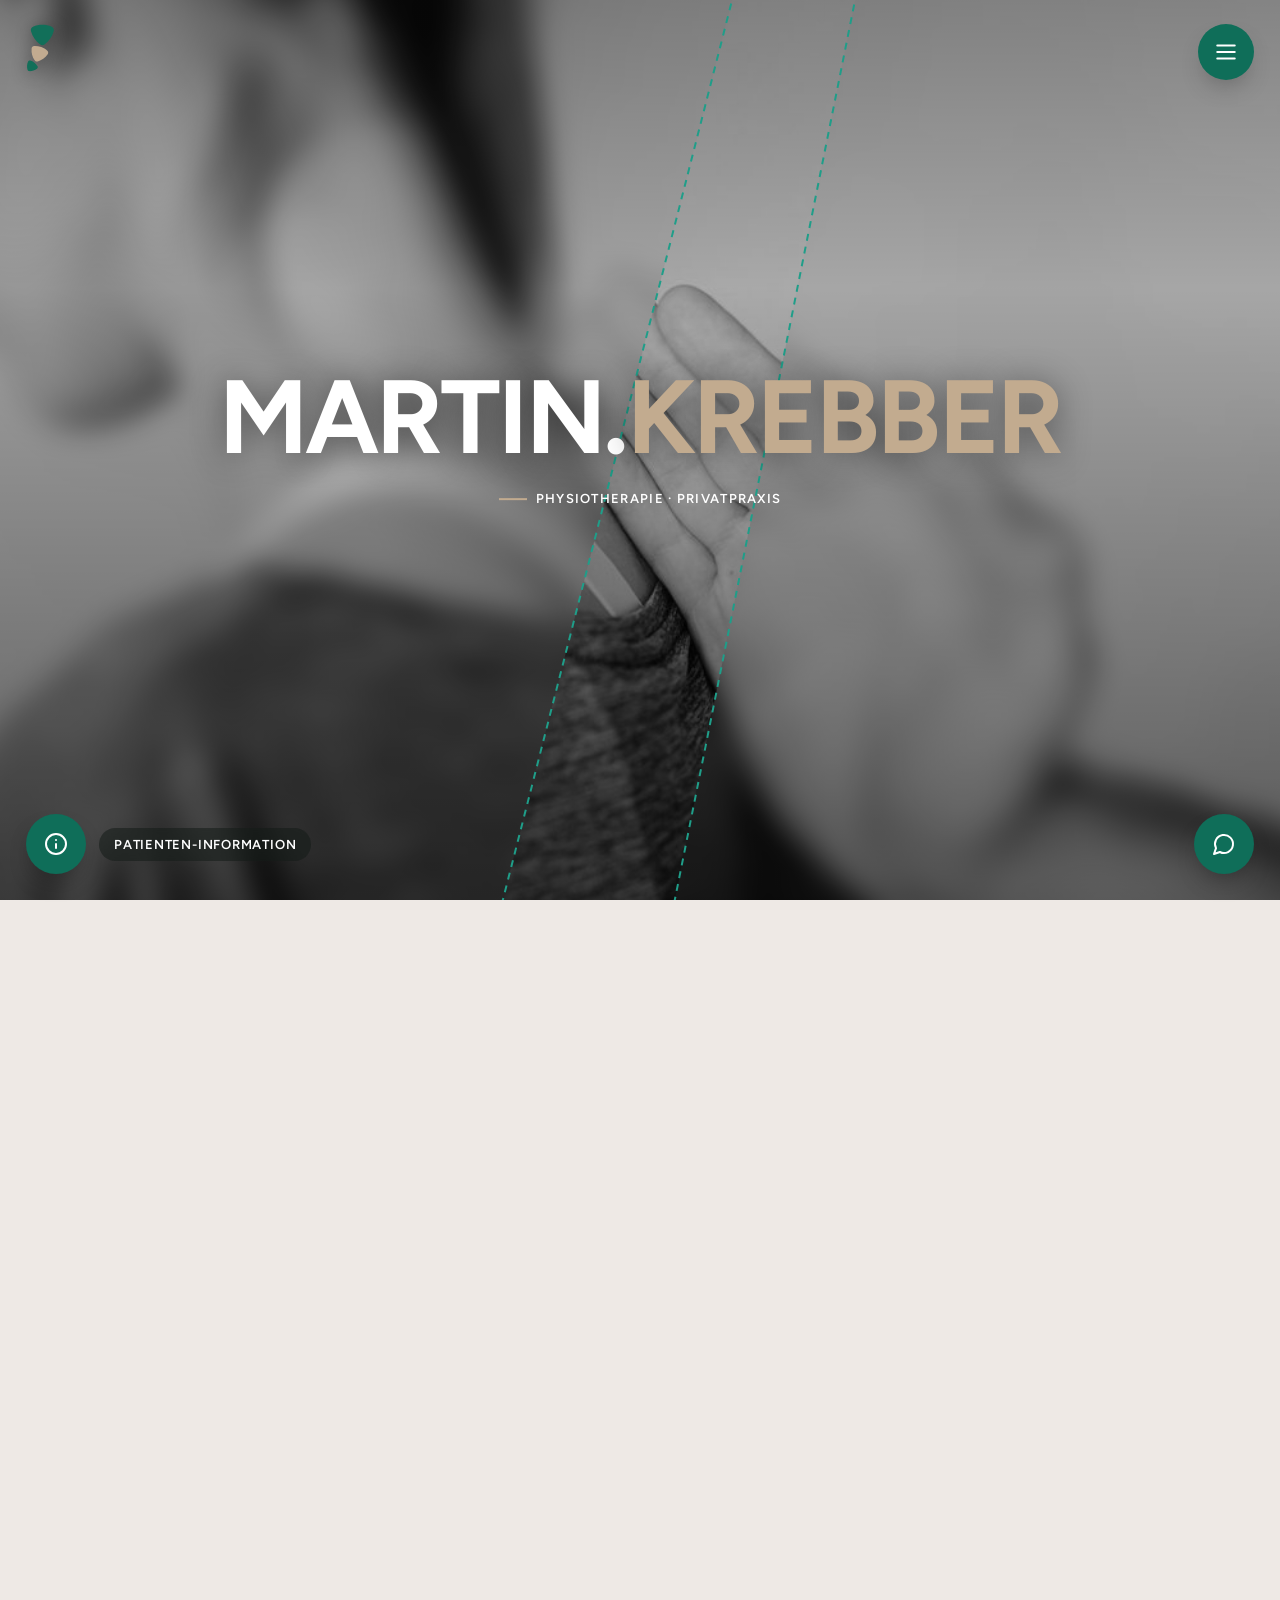
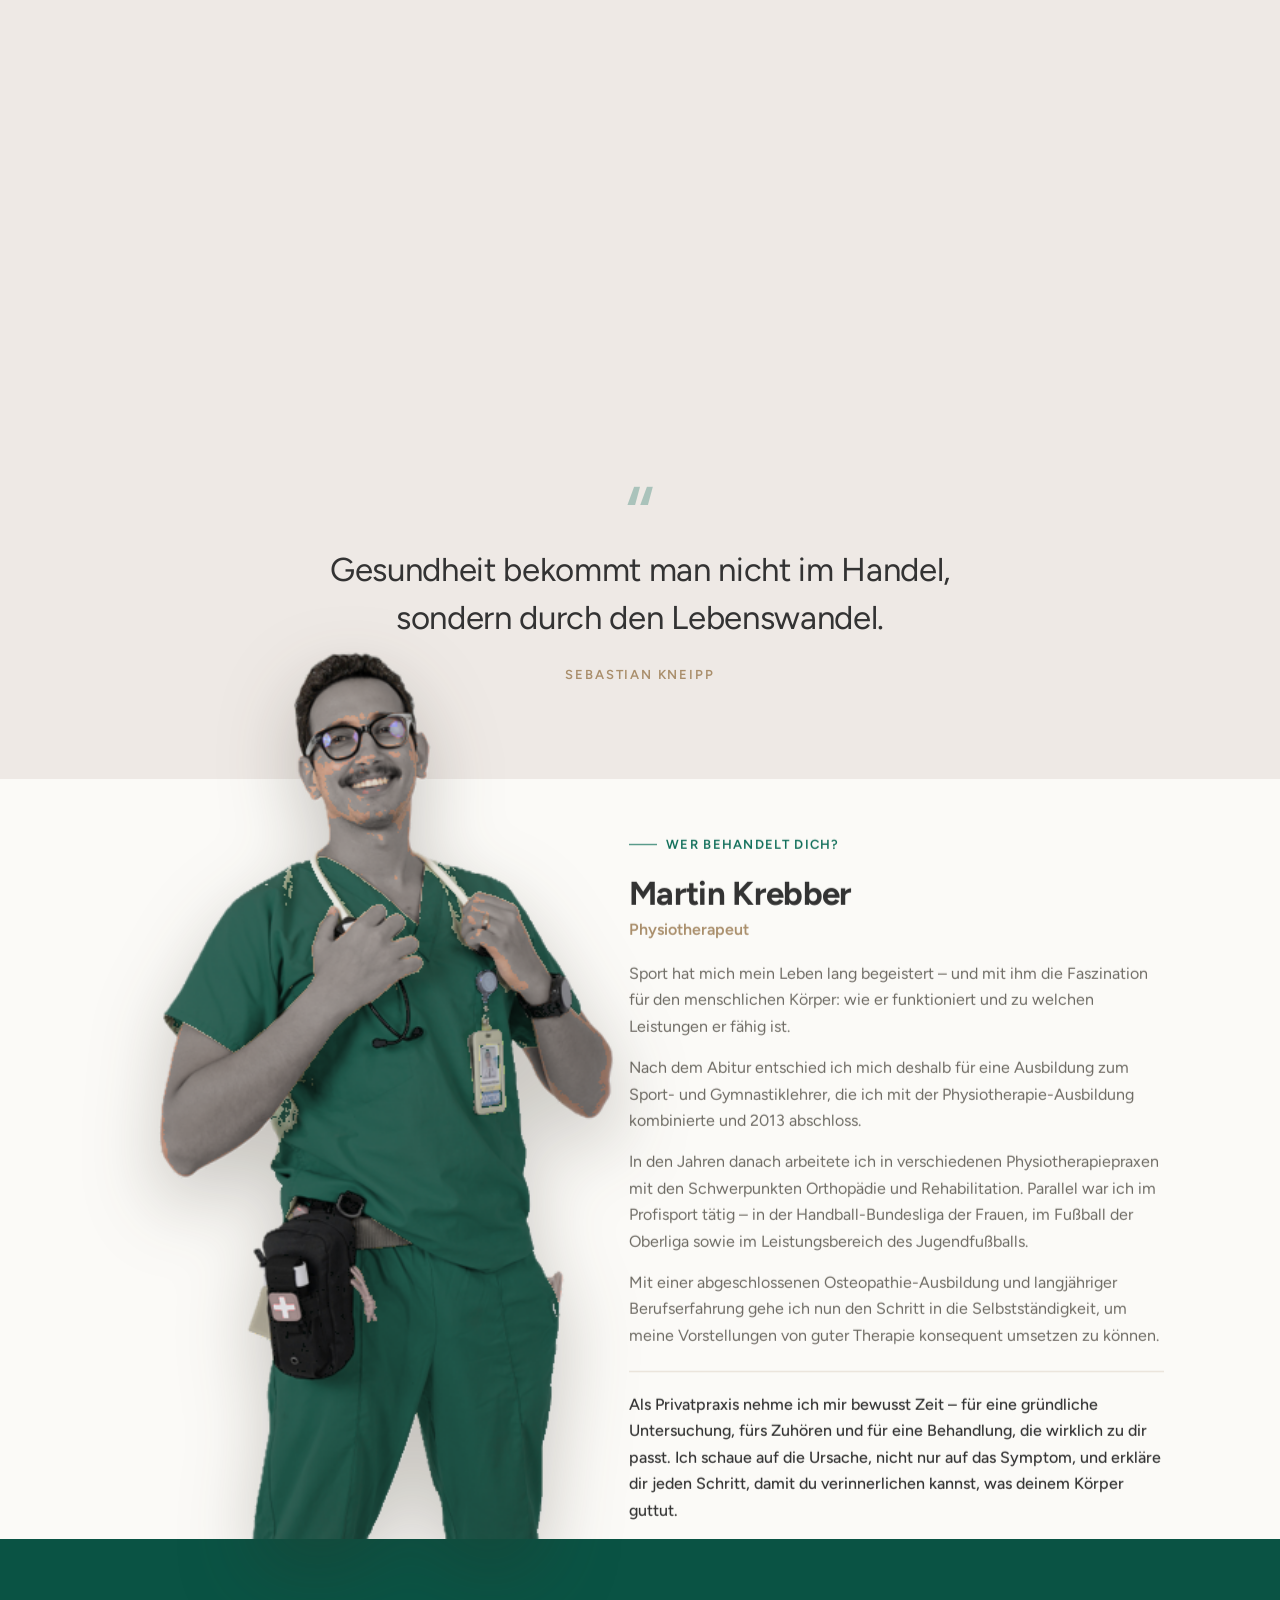
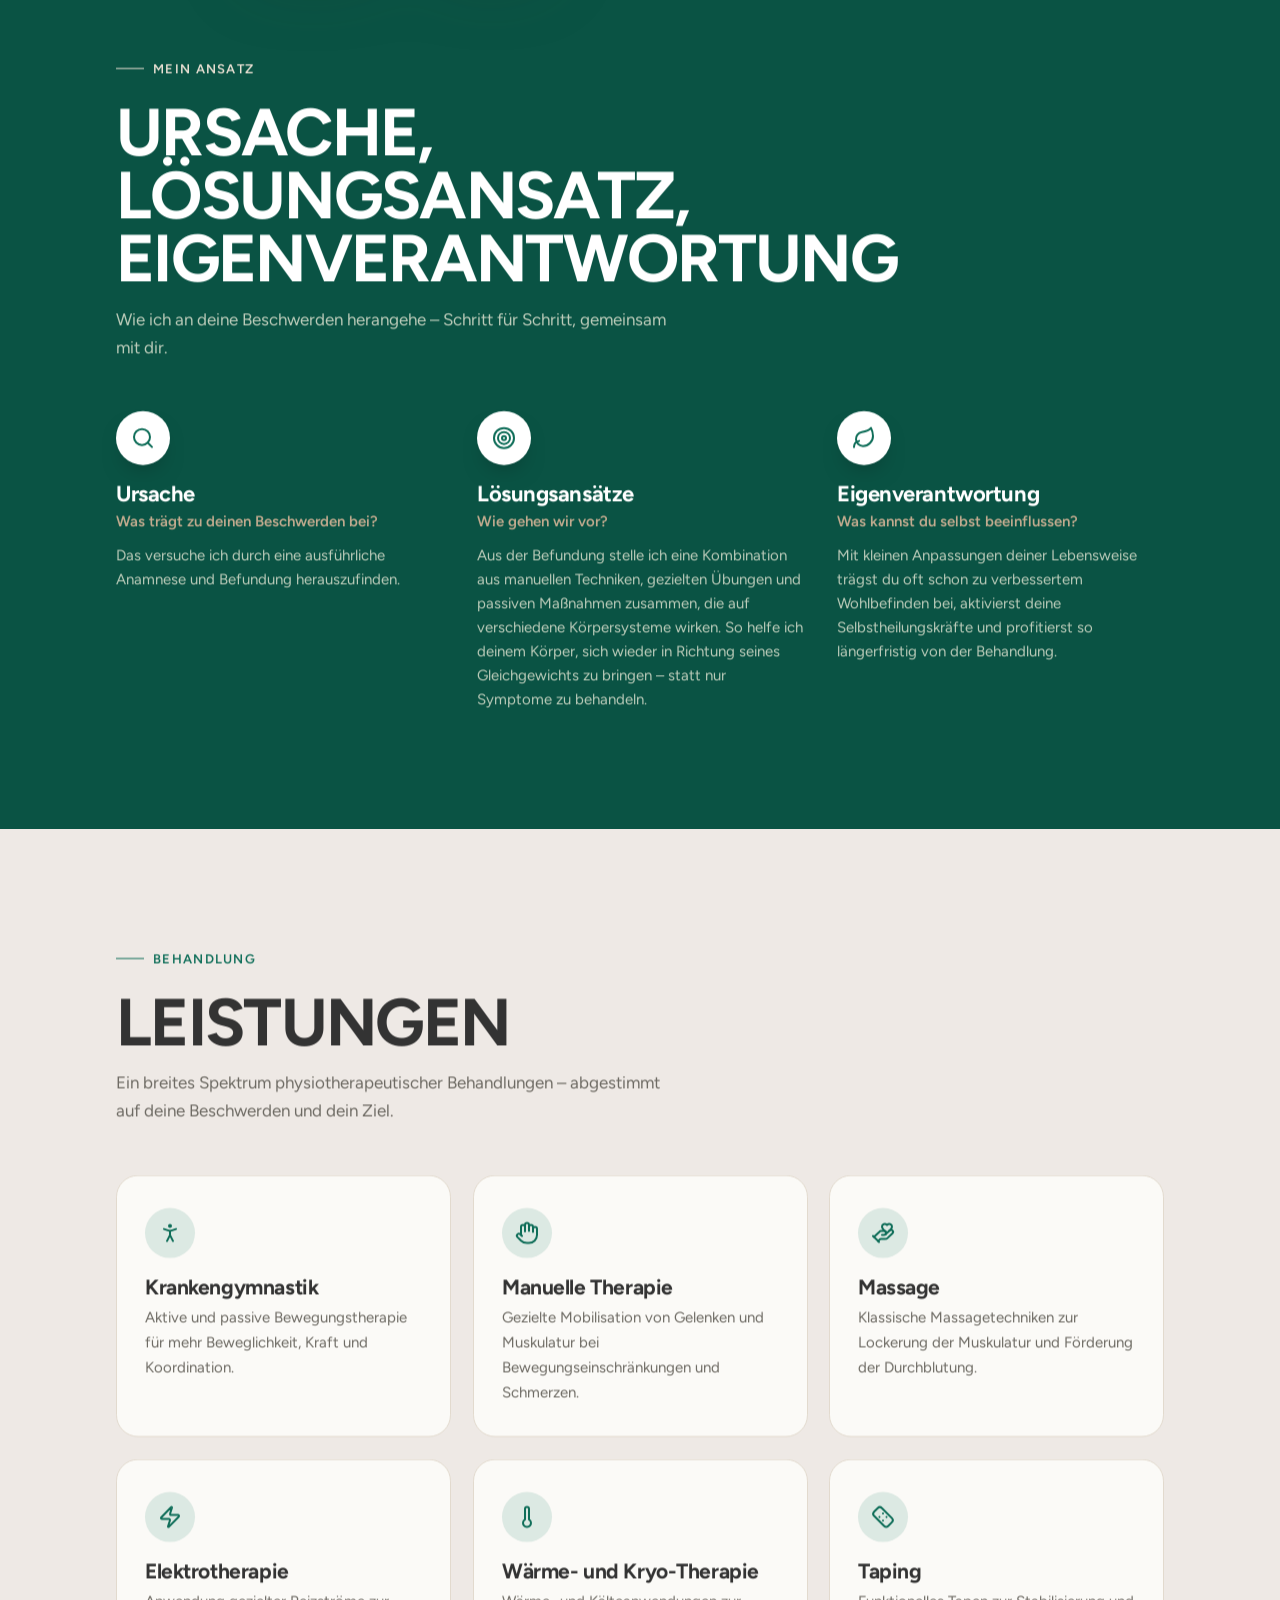
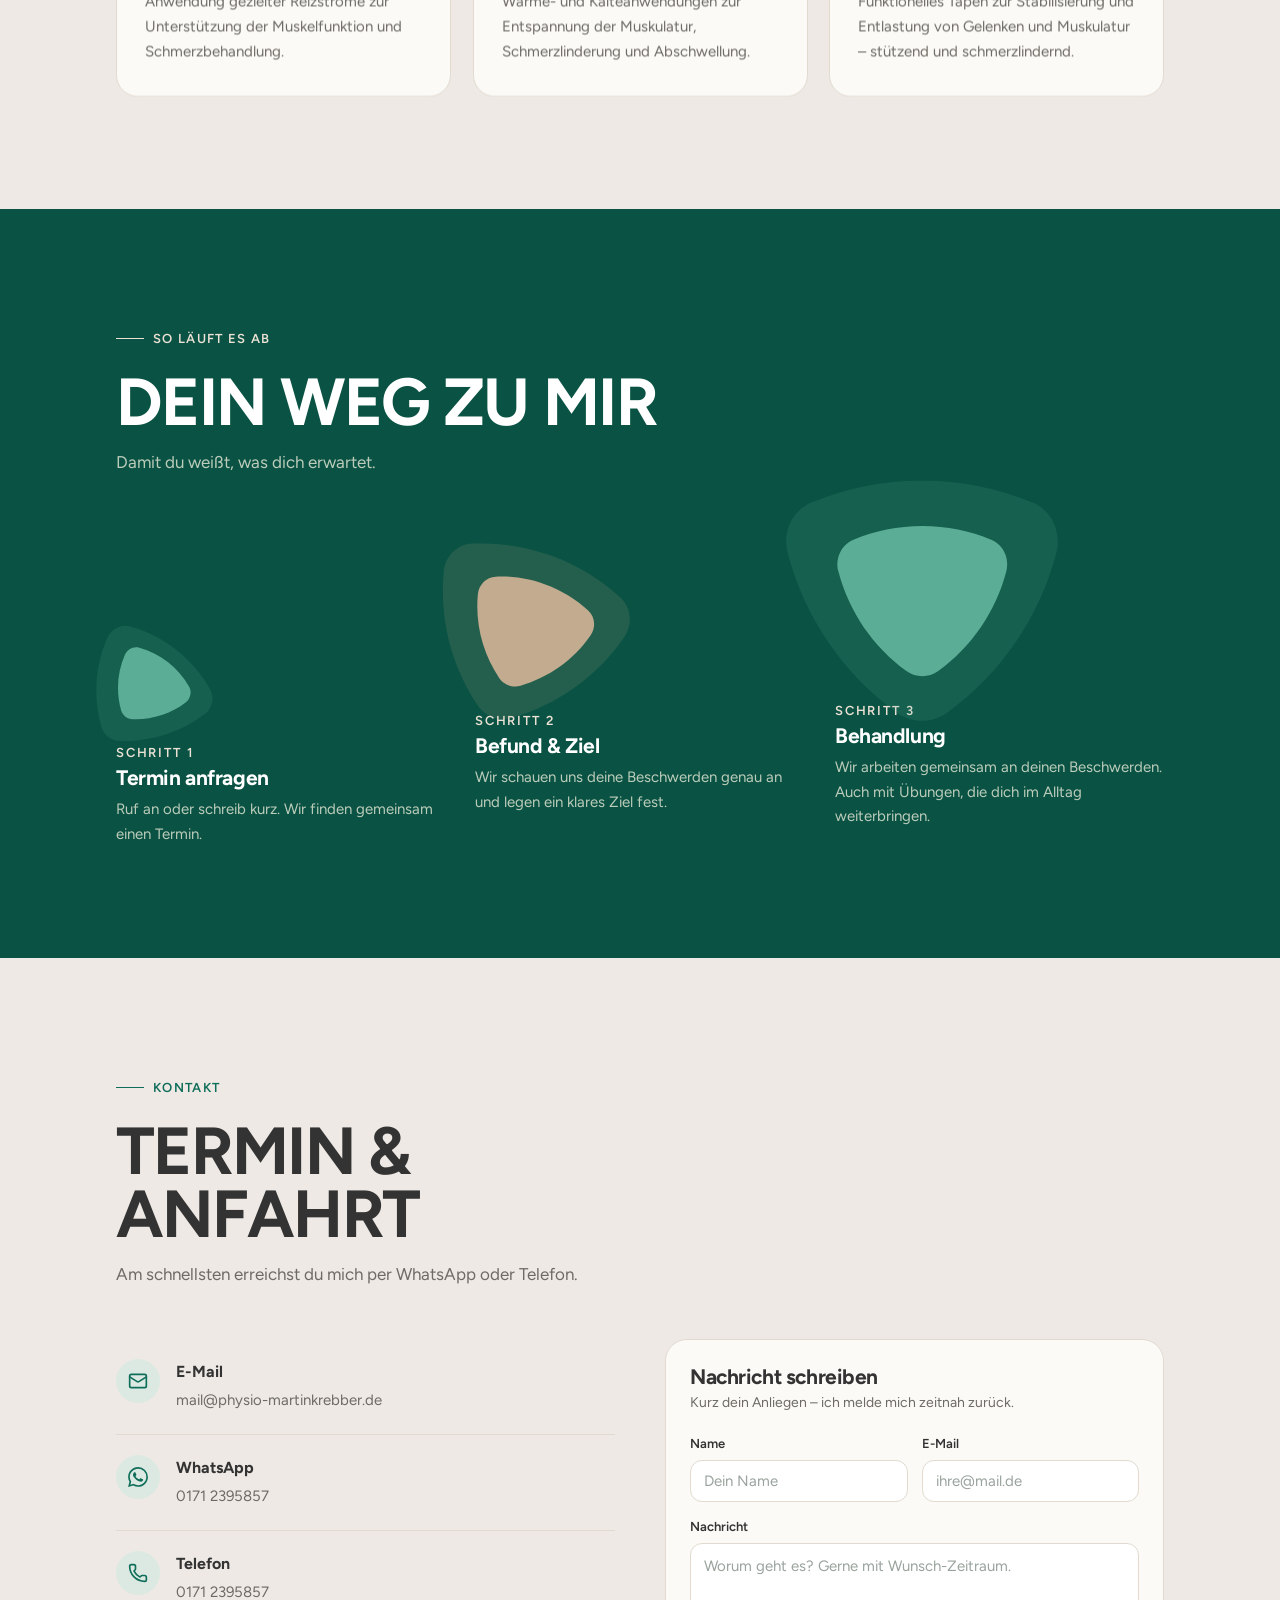
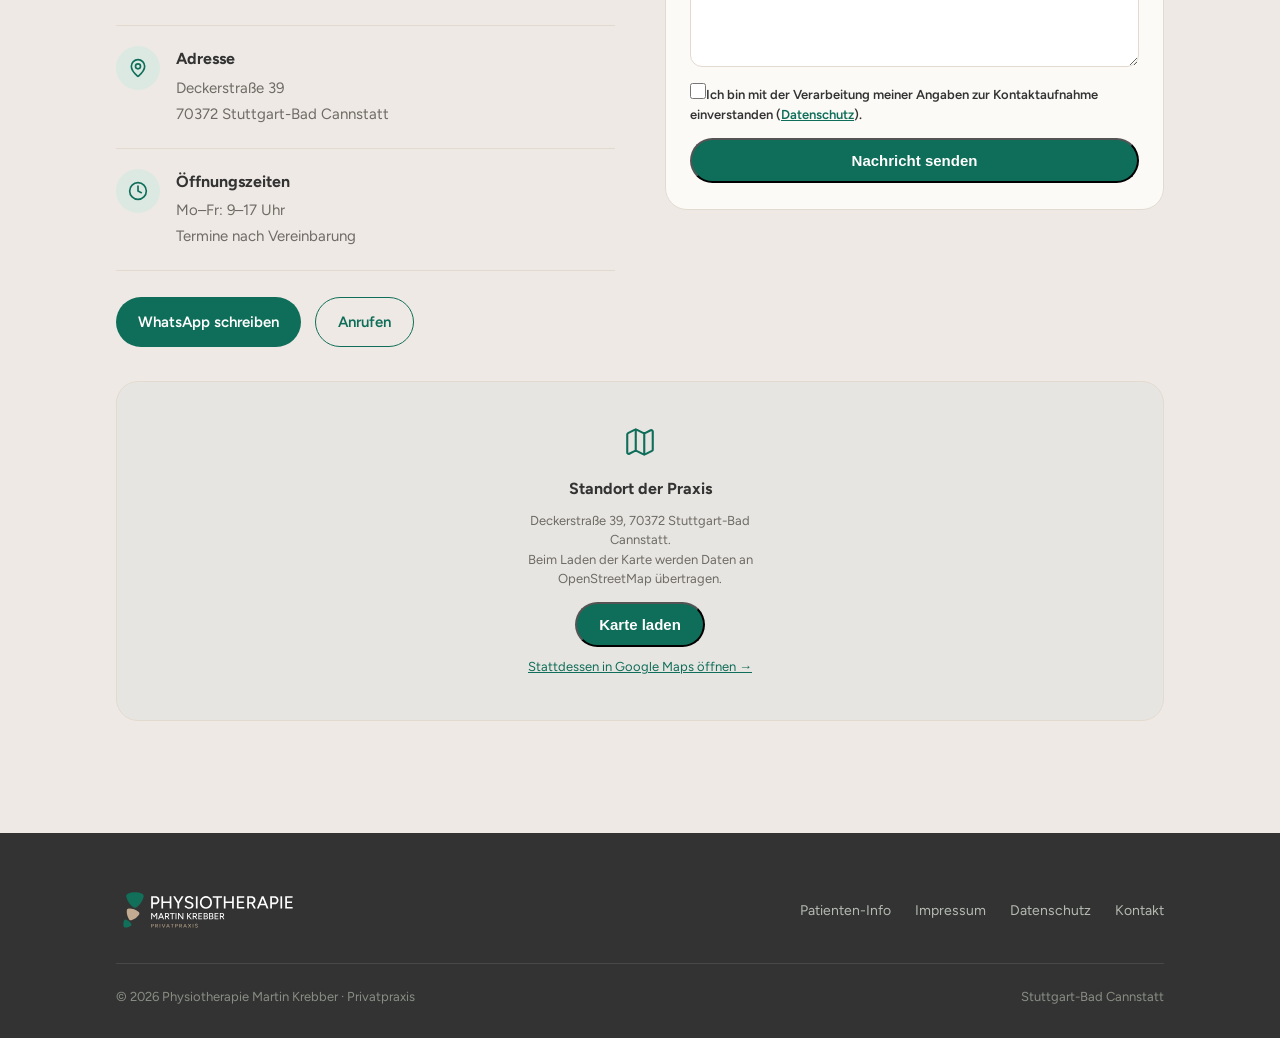
==== commit bb826eb6: "Startseiten-Feinschliff, FAQ-Ueberarbeitung, Footer-Logo Startseite: - Hero: "Scrollen" entfernt; An" ====
--- a/index.html
+++ b/index.html
@@ -34,7 +34,6 @@
       <span class="eyebrow">Physiotherapie · Privatpraxis</span>
     </div>
 
-    <span class="hero-hint" aria-hidden="true">Scrollen</span>
   </div>
 </section>
 
@@ -74,7 +73,7 @@
   <div class="about-text reveal">
     <span class="eyebrow">Wer behandelt dich?</span>
     <h3>Martin Krebber</h3>
-    <span class="role">Physiotherapeut · Privatpraxis</span>
+    <span class="role">Physiotherapeut</span>
     <p>Sport hat mich mein Leben lang begeistert – und mit ihm die Faszination für den menschlichen Körper: wie er funktioniert und zu welchen Leistungen er fähig ist.</p>
     <p>Nach dem Abitur entschied ich mich deshalb für eine Ausbildung zum Sport- und Gymnastiklehrer, die ich mit der Physiotherapie-Ausbildung kombinierte und 2013 abschloss.</p>
     <p>In den Jahren danach arbeitete ich in verschiedenen Physiotherapiepraxen mit den Schwerpunkten Orthopädie und Rehabilitation. Parallel war ich im Profisport tätig – in der Handball-Bundesliga der Frauen, im Fußball der Oberliga sowie im Leistungsbereich des Jugendfußballs.</p>
@@ -84,7 +83,7 @@
 </div></section>
 
 <section class="approach" id="ansatz"><div class="wrap">
-  <div class="sec-head reveal"><span class="eyebrow">Mein Ansatz</span><h2>Ursache, Lösung, Eigenverantwortung</h2><p>Wie ich an deine Beschwerden herangehe – Schritt für Schritt, gemeinsam mit dir.</p></div>
+  <div class="sec-head reveal"><span class="eyebrow">Mein Ansatz</span><h2>Ursache, Lösungsansatz, Eigenverantwortung</h2><p>Wie ich an deine Beschwerden herangehe – Schritt für Schritt, gemeinsam mit dir.</p></div>
   <div class="approach-grid">
     <div class="approach-col reveal">
       <span class="approach-ic"><svg viewBox="0 0 24 24" fill="none" stroke="currentColor" stroke-width="2" stroke-linecap="round" stroke-linejoin="round" aria-hidden="true"><circle cx="11" cy="11" r="8"/><path d="m21 21-4.3-4.3"/></svg></span>
@@ -94,15 +93,15 @@
     </div>
     <div class="approach-col reveal">
       <span class="approach-ic"><svg viewBox="0 0 24 24" fill="none" stroke="currentColor" stroke-width="2" stroke-linecap="round" stroke-linejoin="round" aria-hidden="true"><circle cx="12" cy="12" r="10"/><circle cx="12" cy="12" r="6"/><circle cx="12" cy="12" r="2"/></svg></span>
-      <h3>Lösung</h3>
+      <h3>Lösungsansätze</h3>
       <p class="approach-q">Wie gehen wir vor?</p>
-      <p>Aus der Befundung leite ich eine Kombination aus manuellen Techniken, gezielten Übungen und passiven Maßnahmen ab, die auf verschiedene Körpersysteme wirken. So bringe ich deinen Körper wieder in Richtung Gleichgewicht – statt nur Symptome zu behandeln.</p>
+      <p>Aus der Befundung stelle ich eine Kombination aus manuellen Techniken, gezielten Übungen und passiven Maßnahmen zusammen, die auf verschiedene Körpersysteme wirken. So helfe ich deinem Körper, sich wieder in Richtung seines Gleichgewichts zu bringen – statt nur Symptome zu behandeln.</p>
     </div>
     <div class="approach-col reveal">
       <span class="approach-ic"><svg viewBox="0 0 24 24" fill="none" stroke="currentColor" stroke-width="2" stroke-linecap="round" stroke-linejoin="round" aria-hidden="true"><path d="M11 20A7 7 0 0 1 9.8 6.1C15.5 5 17 4.48 19 2c1 2 2 4.18 2 8 0 5.5-4.78 10-10 10Z"/><path d="M2 21c0-3 1.85-5.36 5.08-6"/></svg></span>
       <h3>Eigenverantwortung</h3>
       <p class="approach-q">Was kannst du selbst beeinflussen?</p>
-      <p>Mit kleinen Anpassungen deiner Lebensweise trägst du oft schon zu mehr Wohlbefinden bei, aktivierst deine Selbstheilungskräfte und profitierst so längerfristig von der Behandlung.</p>
+      <p>Mit kleinen Anpassungen deiner Lebensweise trägst du oft schon zu verbessertem Wohlbefinden bei, aktivierst deine Selbstheilungskräfte und profitierst so längerfristig von der Behandlung.</p>
     </div>
   </div>
 </div></section>
@@ -113,9 +112,9 @@
     <div class="card reveal"><div class="ic"><svg aria-hidden="true" focusable="false" xmlns="http://www.w3.org/2000/svg" viewBox="0 0 24 24" fill="none" stroke="currentColor" stroke-width="2" stroke-linecap="round" stroke-linejoin="round" > <circle cx="12" cy="5" r="1" /> <path d="m9 20 3-6 3 6" /> <path d="m6 8 6 2 6-2" /> <path d="M12 10v4" /> </svg></div><h3>Krankengymnastik</h3><p>Aktive und passive Bewegungstherapie für mehr Beweglichkeit, Kraft und Koordination.</p></div>
     <div class="card reveal"><div class="ic"><svg aria-hidden="true" focusable="false" xmlns="http://www.w3.org/2000/svg" viewBox="0 0 24 24" fill="none" stroke="currentColor" stroke-width="2" stroke-linecap="round" stroke-linejoin="round" > <path d="M18 11V6a2 2 0 0 0-2-2a2 2 0 0 0-2 2" /> <path d="M14 10V4a2 2 0 0 0-2-2a2 2 0 0 0-2 2v2" /> <path d="M10 10.5V6a2 2 0 0 0-2-2a2 2 0 0 0-2 2v8" /> <path d="M18 8a2 2 0 1 1 4 0v6a8 8 0 0 1-8 8h-2c-2.8 0-4.5-.86-5.99-2.34l-3.6-3.6a2 2 0 0 1 2.83-2.82L7 15" /> </svg></div><h3>Manuelle Therapie</h3><p>Gezielte Mobilisation von Gelenken und Muskulatur bei Bewegungseinschränkungen und Schmerzen.</p></div>
     <div class="card reveal"><div class="ic"><svg aria-hidden="true" focusable="false" xmlns="http://www.w3.org/2000/svg" viewBox="0 0 24 24" fill="none" stroke="currentColor" stroke-width="2" stroke-linecap="round" stroke-linejoin="round" > <path d="M11 14h2a2 2 0 0 0 0-4h-3c-.6 0-1.1.2-1.4.6L3 16" /> <path d="m14.45 13.39 5.05-4.694C20.196 8 21 6.85 21 5.75a2.75 2.75 0 0 0-4.797-1.837.276.276 0 0 1-.406 0A2.75 2.75 0 0 0 11 5.75c0 1.2.802 2.248 1.5 2.946L16 11.95" /> <path d="m2 15 6 6" /> <path d="m7 20 1.6-1.4c.3-.4.8-.6 1.4-.6h4c1.1 0 2.1-.4 2.8-1.2l4.6-4.4a1 1 0 0 0-2.75-2.91" /> </svg></div><h3>Massage</h3><p>Klassische Massagetechniken zur Lockerung der Muskulatur und Förderung der Durchblutung.</p></div>
+    <div class="card reveal"><div class="ic"><svg aria-hidden="true" focusable="false" xmlns="http://www.w3.org/2000/svg" viewBox="0 0 24 24" fill="none" stroke="currentColor" stroke-width="2" stroke-linecap="round" stroke-linejoin="round" > <path d="M4 14a1 1 0 0 1-.78-1.63l9.9-10.2a.5.5 0 0 1 .86.46l-1.92 6.02A1 1 0 0 0 13 10h7a1 1 0 0 1 .78 1.63l-9.9 10.2a.5.5 0 0 1-.86-.46l1.92-6.02A1 1 0 0 0 11 14z" /> </svg></div><h3>Elektrotherapie</h3><p>Anwendung gezielter Reizströme zur Unterstützung der Muskelfunktion und Schmerzbehandlung.</p></div>
+    <div class="card reveal"><div class="ic"><svg aria-hidden="true" focusable="false" xmlns="http://www.w3.org/2000/svg" viewBox="0 0 24 24" fill="none" stroke="currentColor" stroke-width="2" stroke-linecap="round" stroke-linejoin="round" > <path d="M14 4v10.54a4 4 0 1 1-4 0V4a2 2 0 0 1 4 0Z" /> </svg></div><h3>Wärme- und Kryo-Therapie</h3><p>Wärme- und Kälteanwendungen zur Entspannung der Muskulatur, Schmerzlinderung und Abschwellung.</p></div>
     <div class="card reveal"><div class="ic"><svg aria-hidden="true" focusable="false" xmlns="http://www.w3.org/2000/svg" viewBox="0 0 24 24" fill="none" stroke="currentColor" stroke-width="2" stroke-linecap="round" stroke-linejoin="round" ><g transform="rotate(45 12 12)"><rect width="20" height="11" x="2" y="6.5" rx="3" /><path d="M9.5 9.5h.01" /><path d="M9.5 14.5h.01" /><path d="M14.5 9.5h.01" /><path d="M14.5 14.5h.01" /></g></svg></div><h3>Taping</h3><p>Funktionelles Tapen zur Stabilisierung und Entlastung von Gelenken und Muskulatur – stützend und schmerzlindernd.</p></div>
-    <div class="card reveal"><div class="ic"><svg aria-hidden="true" focusable="false" xmlns="http://www.w3.org/2000/svg" viewBox="0 0 24 24" fill="none" stroke="currentColor" stroke-width="2" stroke-linecap="round" stroke-linejoin="round" > <path d="M4 14a1 1 0 0 1-.78-1.63l9.9-10.2a.5.5 0 0 1 .86.46l-1.92 6.02A1 1 0 0 0 13 10h7a1 1 0 0 1 .78 1.63l-9.9 10.2a.5.5 0 0 1-.86-.46l1.92-6.02A1 1 0 0 0 11 14z" /> </svg></div><h3>Elektrotherapie</h3><p>Anwendung gezielter Reizströme zur Unterstützung der Muskel- und Schmerzbehandlung.</p></div>
-    <div class="card reveal"><div class="ic"><svg aria-hidden="true" focusable="false" xmlns="http://www.w3.org/2000/svg" viewBox="0 0 24 24" fill="none" stroke="currentColor" stroke-width="2" stroke-linecap="round" stroke-linejoin="round" > <path d="M14 4v10.54a4 4 0 1 1-4 0V4a2 2 0 0 1 4 0Z" /> </svg></div><h3>Wärme- und Kryo-Therapie</h3><p>Wärme- und Kälteanwendungen zur Entspannung der Muskulatur, Schmerzlinderung und Abschwellung.</p></div>
   </div>
 </div></section>
 
@@ -124,7 +123,7 @@
   <div class="step-grid">
     <div class="step reveal"><div class="step-stone s1"><div class="step-stone-inner"><svg class="stone-echo" viewBox="0 0 86.98 84.54" fill="currentColor" aria-hidden="true"><path d="M79.56,64.65 C61.97,78.02 40.44,84.54 18.98,83.73 C12.80,83.50 7.49,79.32 5.81,73.36 C0.00,52.68 1.30,30.23 10.17,10.00 C12.97,3.60 19.96,0.00 26.69,1.88 C38.32,5.13 49.52,10.70 59.59,18.63 C69.66,26.56 77.69,36.14 83.58,46.69 C86.98,52.79 85.12,60.43 79.56,64.65 Z"/></svg><svg class="stone-main" viewBox="0 0 86.98 84.54" fill="currentColor" aria-hidden="true"><path d="M79.56,64.65 C61.97,78.02 40.44,84.54 18.98,83.73 C12.80,83.50 7.49,79.32 5.81,73.36 C0.00,52.68 1.30,30.23 10.17,10.00 C12.97,3.60 19.96,0.00 26.69,1.88 C38.32,5.13 49.52,10.70 59.59,18.63 C69.66,26.56 77.69,36.14 83.58,46.69 C86.98,52.79 85.12,60.43 79.56,64.65 Z"/></svg></div></div><span class="step-num">Schritt 1</span><h3>Termin anfragen</h3><p>Ruf an oder schreib kurz. Wir finden gemeinsam einen Termin.</p></div>
     <div class="step reveal"><div class="step-stone s2"><div class="step-stone-inner"><svg class="stone-echo" viewBox="0 0 133.60 123.63" fill="currentColor" aria-hidden="true"><path d="M127.66,65.45 C108.87,92.74 81.25,112.14 50.29,121.06 C41.38,123.63 31.85,120.16 26.67,112.46 C8.69,85.73 0.00,53.12 3.15,20.14 C4.14,9.71 12.42,1.30 22.88,0.82 C40.98,0.00 59.54,2.67 77.61,9.25 C95.69,15.83 111.62,25.71 124.96,37.97 C132.67,45.06 133.60,56.83 127.66,65.45 Z"/></svg><svg class="stone-main" viewBox="0 0 133.60 123.63" fill="currentColor" aria-hidden="true"><path d="M127.66,65.45 C108.87,92.74 81.25,112.14 50.29,121.06 C41.38,123.63 31.85,120.16 26.67,112.46 C8.69,85.73 0.00,53.12 3.15,20.14 C4.14,9.71 12.42,1.30 22.88,0.82 C40.98,0.00 59.54,2.67 77.61,9.25 C95.69,15.83 111.62,25.71 124.96,37.97 C132.67,45.06 133.60,56.83 127.66,65.45 Z"/></svg></div></div><span class="step-num">Schritt 2</span><h3>Befund &amp; Ziel</h3><p>Wir schauen uns deine Beschwerden genau an und legen ein klares Ziel fest.</p></div>
-    <div class="step reveal"><div class="step-stone s3"><div class="step-stone-inner"><svg class="stone-echo" viewBox="0 0 183.69 159.83" fill="currentColor" aria-hidden="true"><path d="M180.18,47.60 C169.08,90.36 143.33,127.25 108.60,152.55 C98.61,159.83 85.08,159.83 75.09,152.55 C40.36,127.25 14.60,90.36 3.51,47.60 C0.00,34.08 6.53,19.77 19.43,14.40 C41.73,5.11 66.20,0.00 91.85,0.00 C117.49,0.00 141.96,5.11 164.26,14.40 C177.15,19.77 183.69,34.08 180.18,47.60 Z"/></svg><svg class="stone-main" viewBox="0 0 183.69 159.83" fill="currentColor" aria-hidden="true"><path d="M180.18,47.60 C169.08,90.36 143.33,127.25 108.60,152.55 C98.61,159.83 85.08,159.83 75.09,152.55 C40.36,127.25 14.60,90.36 3.51,47.60 C0.00,34.08 6.53,19.77 19.43,14.40 C41.73,5.11 66.20,0.00 91.85,0.00 C117.49,0.00 141.96,5.11 164.26,14.40 C177.15,19.77 183.69,34.08 180.18,47.60 Z"/></svg></div></div><span class="step-num">Schritt 3</span><h3>Behandlung</h3><p>Individuelle Therapie – mit Übungen, die dich auch zu Hause weiterbringen.</p></div>
+    <div class="step reveal"><div class="step-stone s3"><div class="step-stone-inner"><svg class="stone-echo" viewBox="0 0 183.69 159.83" fill="currentColor" aria-hidden="true"><path d="M180.18,47.60 C169.08,90.36 143.33,127.25 108.60,152.55 C98.61,159.83 85.08,159.83 75.09,152.55 C40.36,127.25 14.60,90.36 3.51,47.60 C0.00,34.08 6.53,19.77 19.43,14.40 C41.73,5.11 66.20,0.00 91.85,0.00 C117.49,0.00 141.96,5.11 164.26,14.40 C177.15,19.77 183.69,34.08 180.18,47.60 Z"/></svg><svg class="stone-main" viewBox="0 0 183.69 159.83" fill="currentColor" aria-hidden="true"><path d="M180.18,47.60 C169.08,90.36 143.33,127.25 108.60,152.55 C98.61,159.83 85.08,159.83 75.09,152.55 C40.36,127.25 14.60,90.36 3.51,47.60 C0.00,34.08 6.53,19.77 19.43,14.40 C41.73,5.11 66.20,0.00 91.85,0.00 C117.49,0.00 141.96,5.11 164.26,14.40 C177.15,19.77 183.69,34.08 180.18,47.60 Z"/></svg></div></div><span class="step-num">Schritt 3</span><h3>Behandlung</h3><p>Wir arbeiten gemeinsam an deinen Beschwerden. Auch mit Übungen, die dich im Alltag weiterbringen.</p></div>
   </div>
 </div></section>
 
@@ -164,7 +163,7 @@
 </div></section>
 
 <footer><div class="wrap">
-  <div class="foot-top"><div class="foot-brand"><img src="assets/logo-mark.svg" alt="" class="logo-mark-img"><span>Physiotherapie Martin Krebber<small>Privatpraxis · Physiotherapie</small></span></div><div class="foot-links"><a href="patienten-information.html">Patienten-Info</a><a href="impressum.html">Impressum</a><a href="datenschutz.html">Datenschutz</a><a href="#kontakt">Kontakt</a></div></div>
+  <div class="foot-top"><div class="foot-brand"><img src="assets/logo-footer.svg" alt="Physiotherapie Martin Krebber – Privatpraxis" class="foot-logo"></div><div class="foot-links"><a href="patienten-information.html">Patienten-Info</a><a href="impressum.html">Impressum</a><a href="datenschutz.html">Datenschutz</a><a href="#kontakt">Kontakt</a></div></div>
   <div class="foot-bottom"><span>© <span id="yr"></span> Physiotherapie Martin Krebber · Privatpraxis</span><span>Stuttgart-Bad Cannstatt</span></div>
 </div></footer>
 </body>
--- a/assets/styles.css
+++ b/assets/styles.css
@@ -183,6 +183,7 @@
 .foot-top{display:flex;justify-content:space-between;flex-wrap:wrap;gap:24px;align-items:center;padding-bottom:28px;border-bottom:1px solid rgba(255,255,255,.1)}
 .foot-brand{display:flex;align-items:center;gap:12px;color:#fff;font-weight:700}
 .foot-brand .logo-mark-img{height:36px;width:auto;display:block}
+.foot-logo{height:50px;width:auto;display:block}
 .foot-brand small{display:block;font-weight:500;font-size:12px;color:#b4bab1}
 .foot-links{display:flex;gap:24px;font-size:14px}.foot-links a:hover{color:#fff}
 .foot-bottom{padding-top:22px;font-size:13px;color:#888e84;display:flex;justify-content:space-between;flex-wrap:wrap;gap:10px}
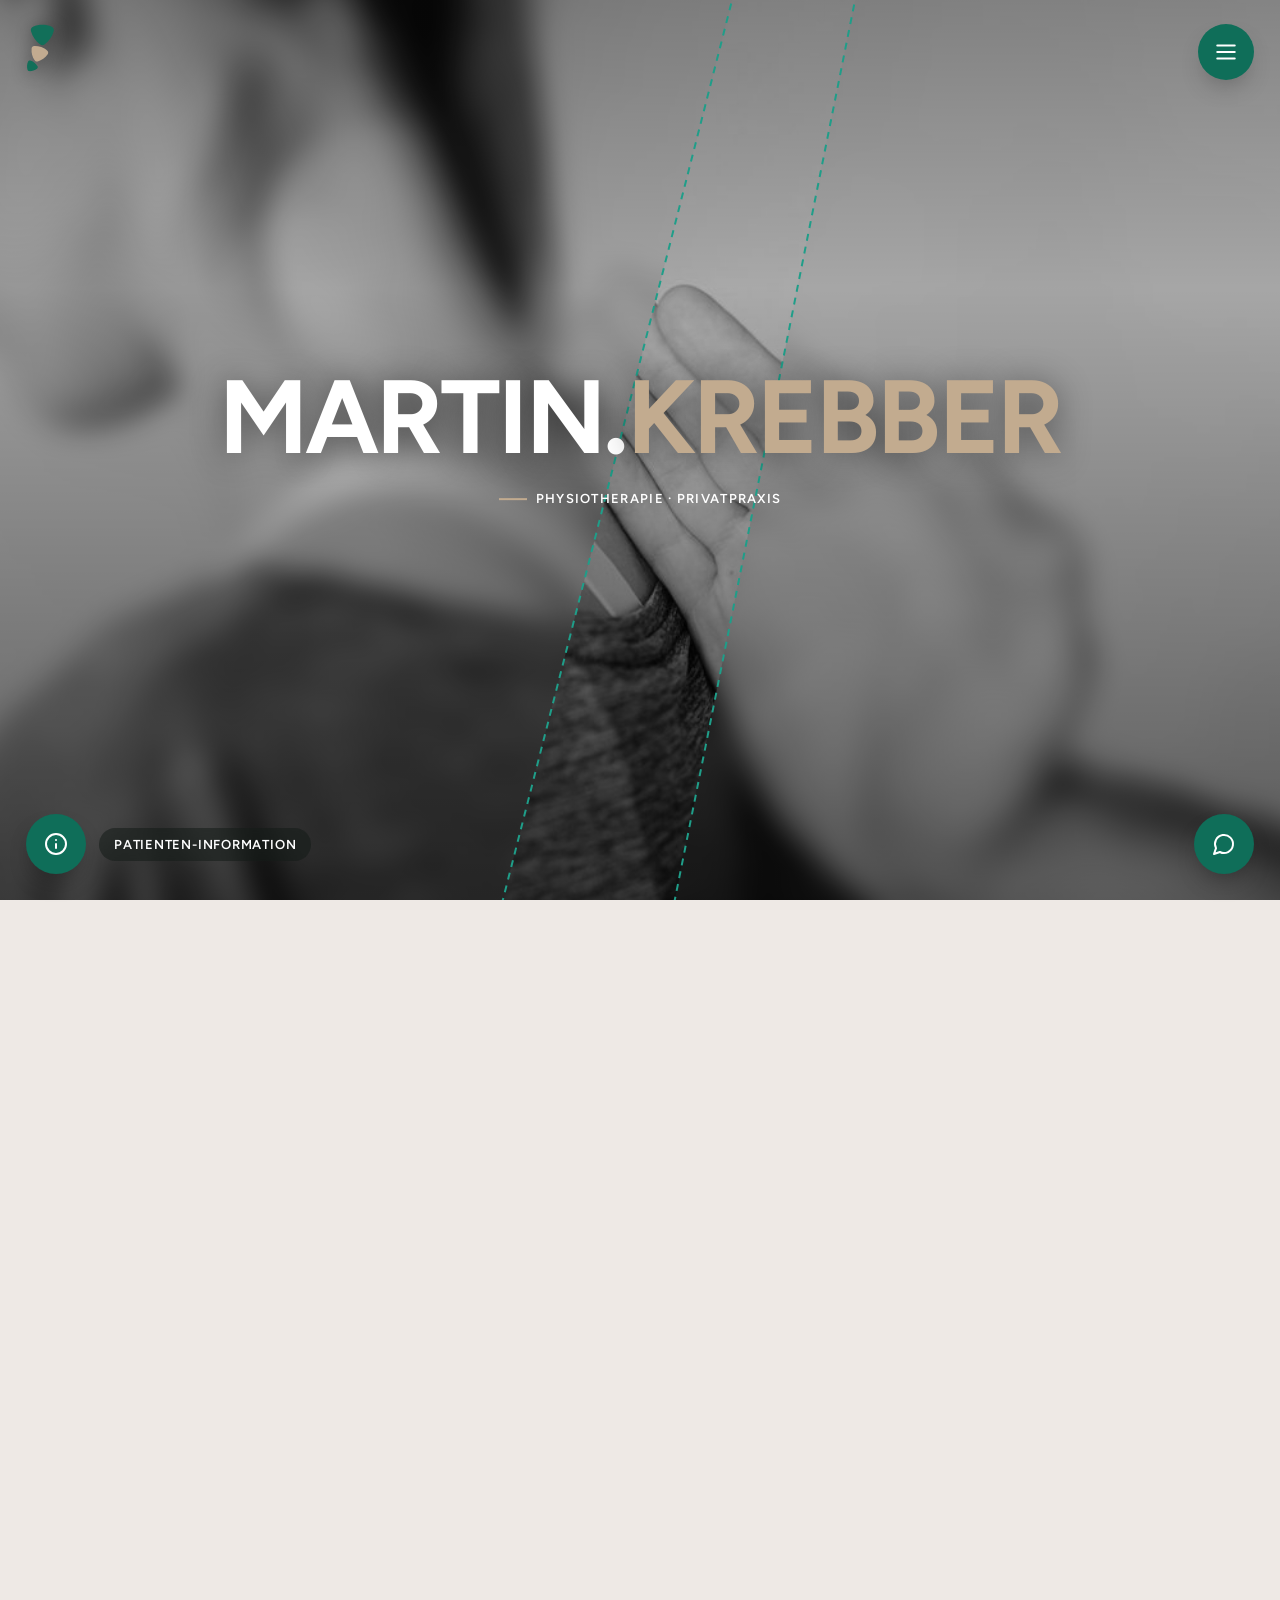
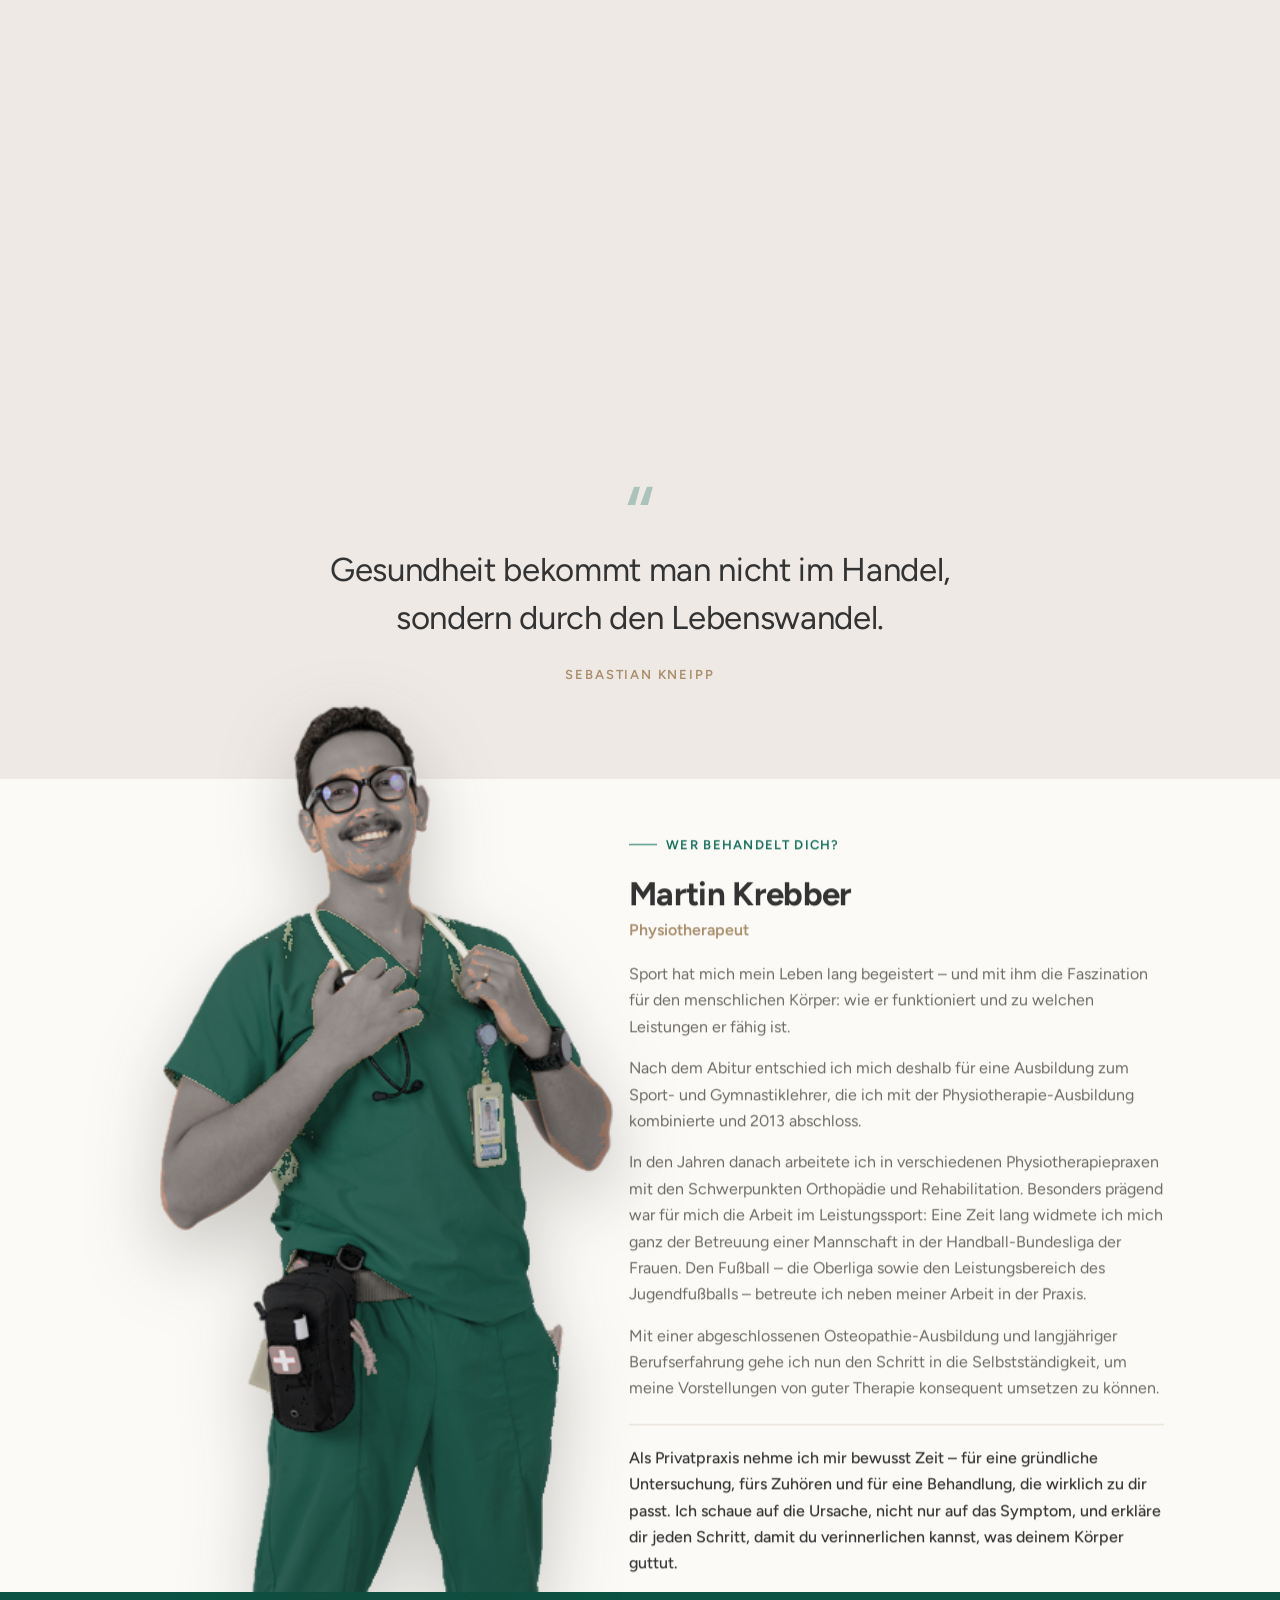
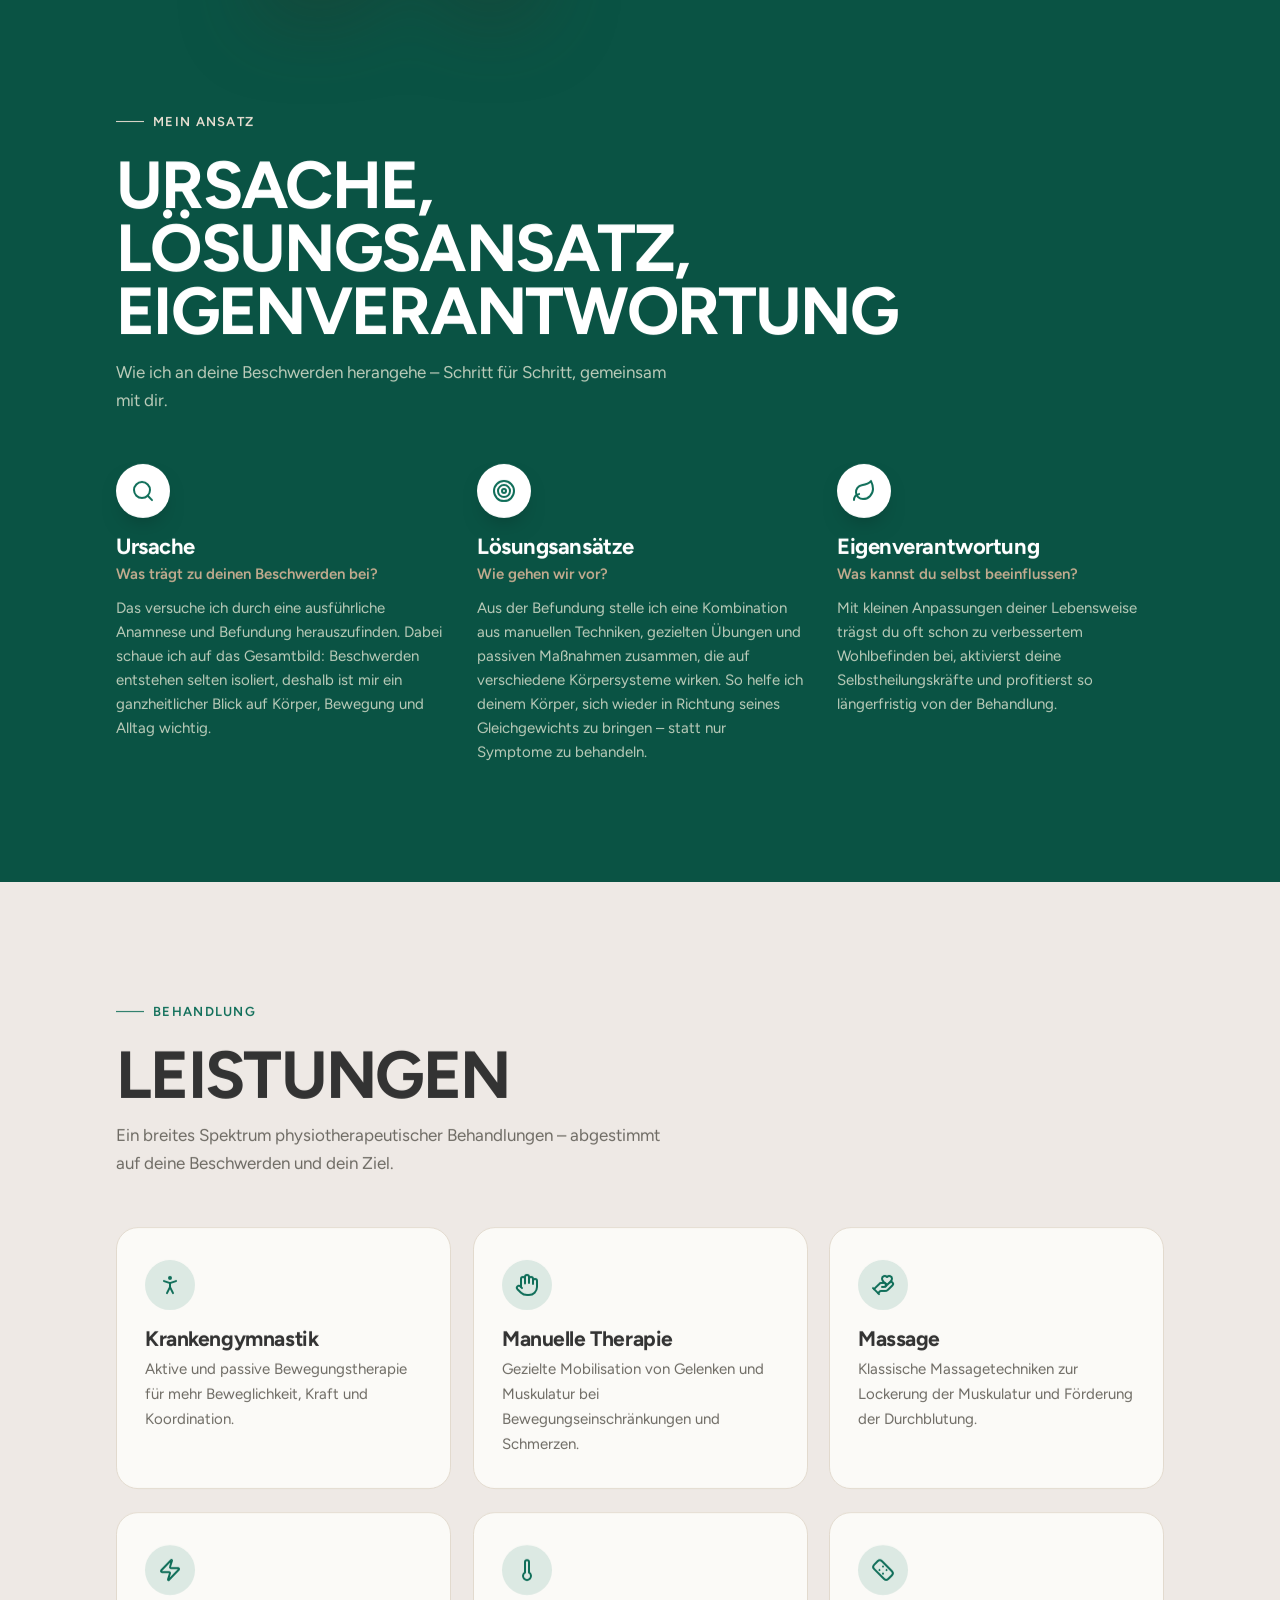
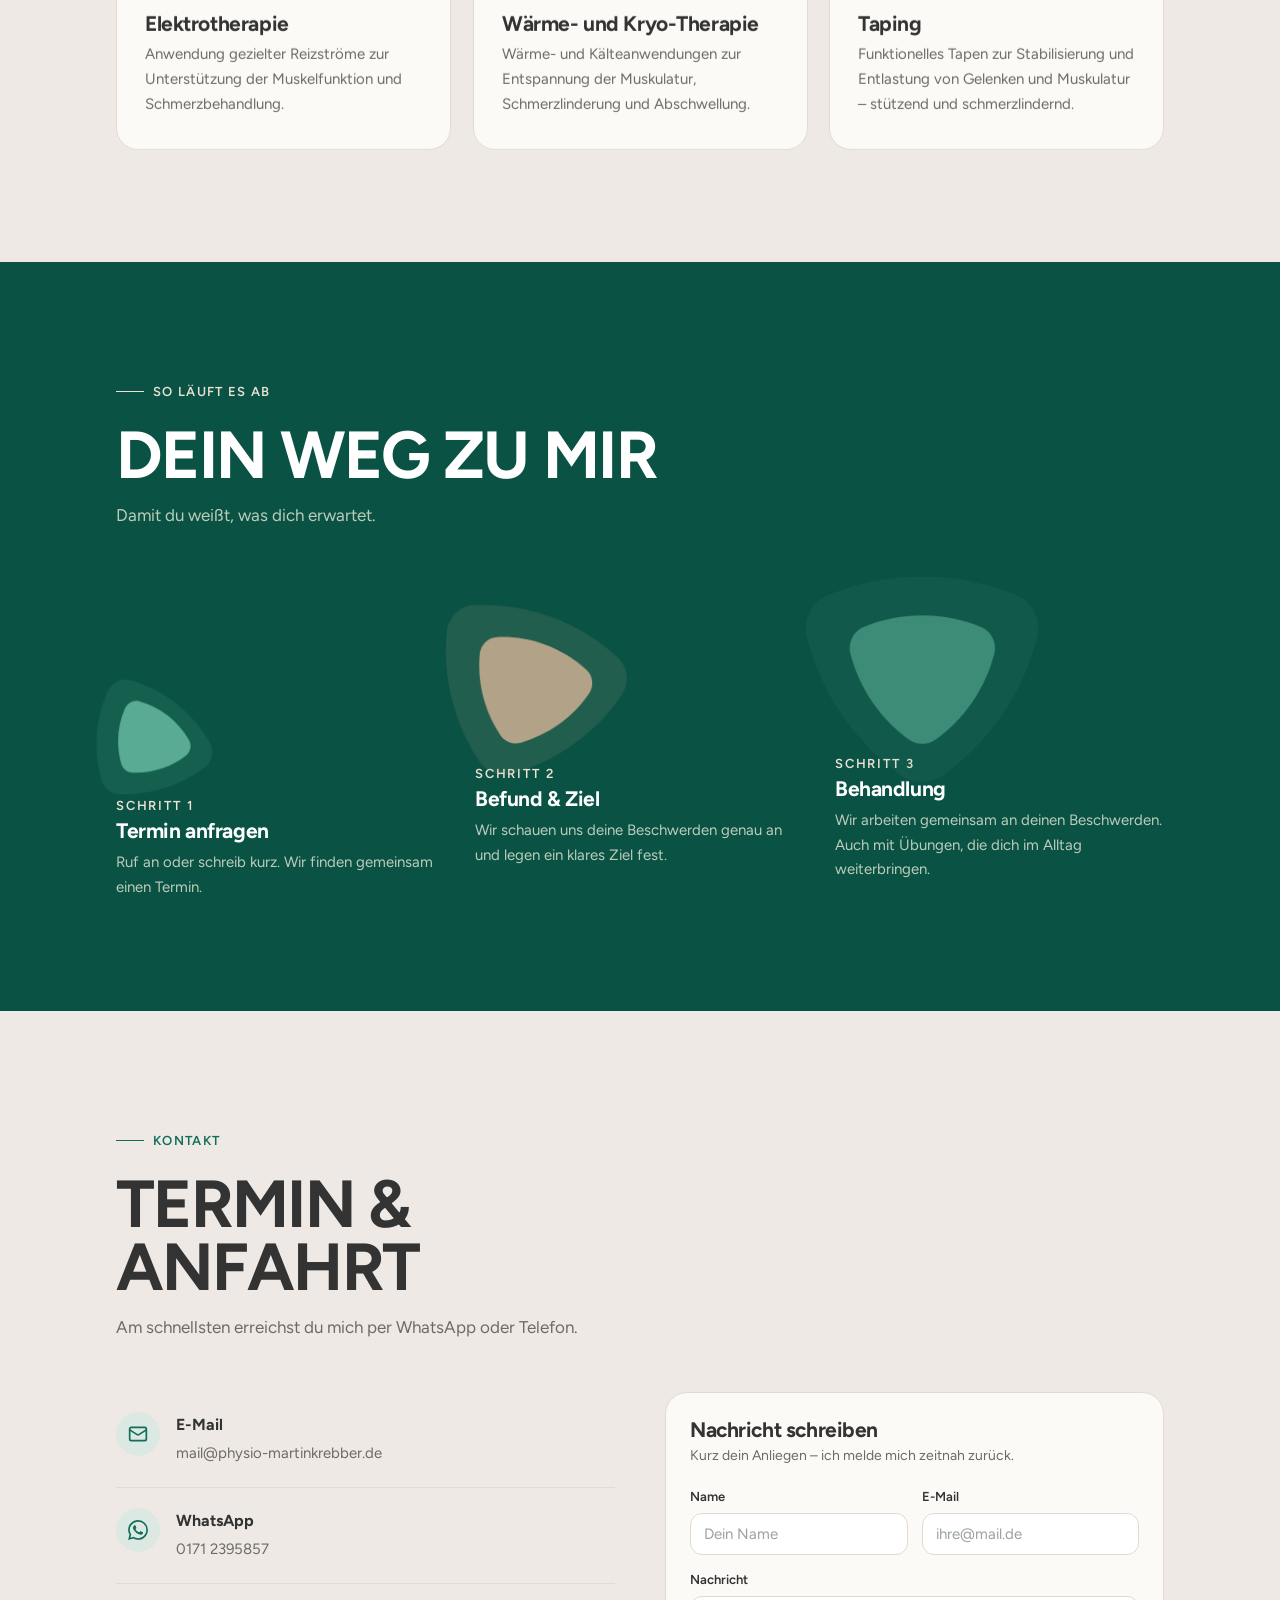
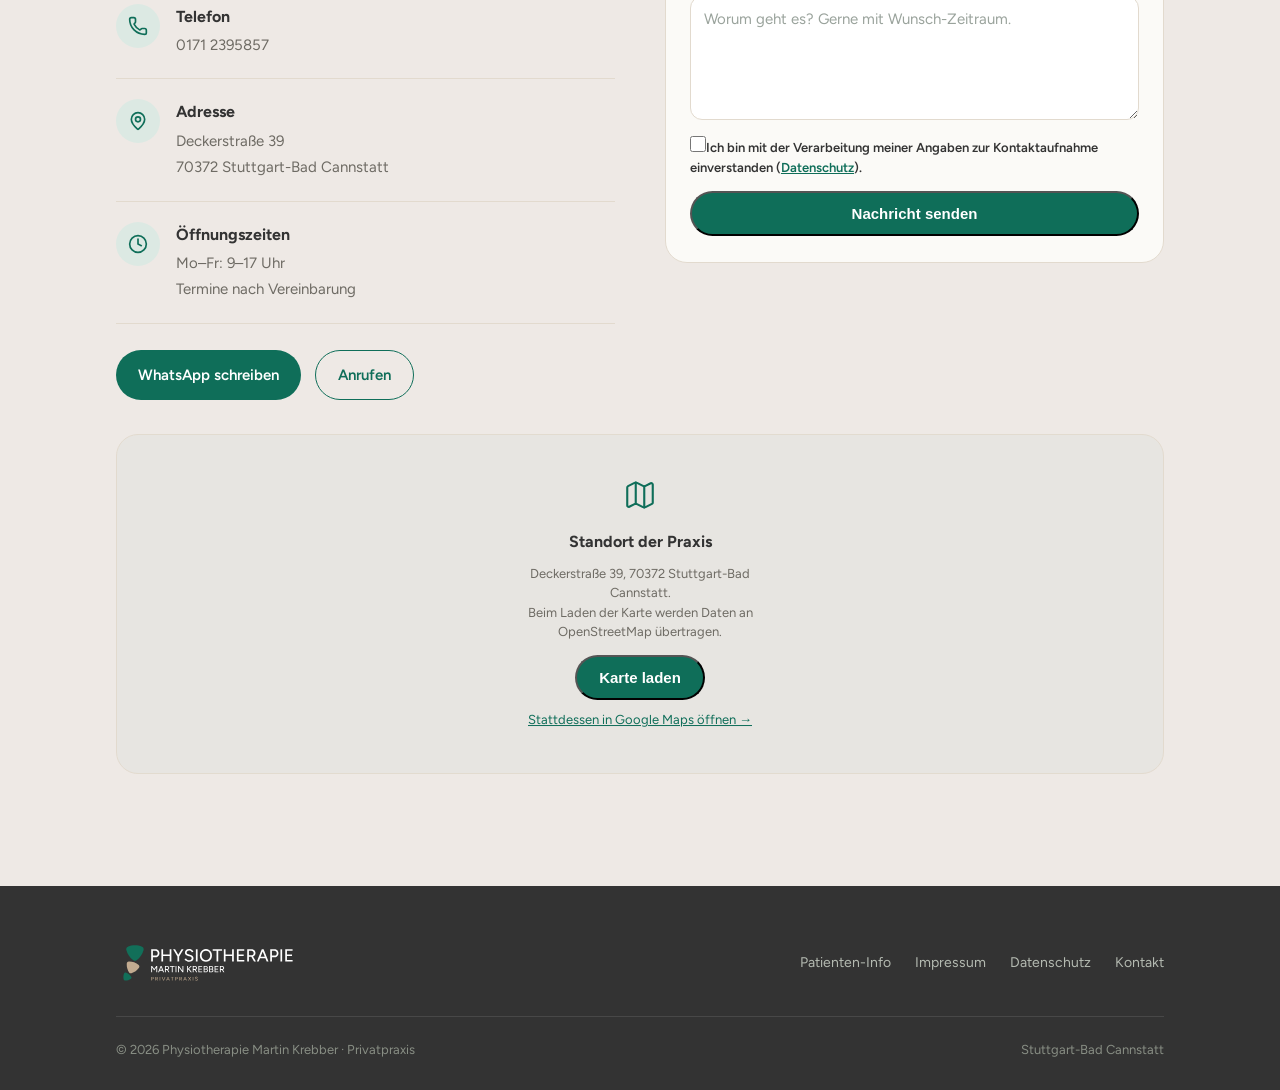
==== commit 548fc38b: "Footer-Logo feste Masse, Bio Leistungssport, Ansatz "Gesamtbild" - Footer-Logo: width/height am <img" ====
--- a/index.html
+++ b/index.html
@@ -76,7 +76,7 @@
     <span class="role">Physiotherapeut</span>
     <p>Sport hat mich mein Leben lang begeistert – und mit ihm die Faszination für den menschlichen Körper: wie er funktioniert und zu welchen Leistungen er fähig ist.</p>
     <p>Nach dem Abitur entschied ich mich deshalb für eine Ausbildung zum Sport- und Gymnastiklehrer, die ich mit der Physiotherapie-Ausbildung kombinierte und 2013 abschloss.</p>
-    <p>In den Jahren danach arbeitete ich in verschiedenen Physiotherapiepraxen mit den Schwerpunkten Orthopädie und Rehabilitation. Parallel war ich im Profisport tätig – in der Handball-Bundesliga der Frauen, im Fußball der Oberliga sowie im Leistungsbereich des Jugendfußballs.</p>
+    <p>In den Jahren danach arbeitete ich in verschiedenen Physiotherapiepraxen mit den Schwerpunkten Orthopädie und Rehabilitation. Besonders prägend war für mich die Arbeit im Leistungssport: Eine Zeit lang widmete ich mich ganz der Betreuung einer Mannschaft in der Handball-Bundesliga der Frauen. Den Fußball – die Oberliga sowie den Leistungsbereich des Jugendfußballs – betreute ich neben meiner Arbeit in der Praxis.</p>
     <p>Mit einer abgeschlossenen Osteopathie-Ausbildung und langjähriger Berufserfahrung gehe ich nun den Schritt in die Selbstständigkeit, um meine Vorstellungen von guter Therapie konsequent umsetzen zu können.</p>
     <p class="about-philo">Als Privatpraxis nehme ich mir bewusst Zeit – für eine gründliche Untersuchung, fürs Zuhören und für eine Behandlung, die wirklich zu dir passt. Ich schaue auf die Ursache, nicht nur auf das Symptom, und erkläre dir jeden Schritt, damit du verinnerlichen kannst, was deinem Körper guttut.</p>
   </div>
@@ -89,7 +89,7 @@
       <span class="approach-ic"><svg viewBox="0 0 24 24" fill="none" stroke="currentColor" stroke-width="2" stroke-linecap="round" stroke-linejoin="round" aria-hidden="true"><circle cx="11" cy="11" r="8"/><path d="m21 21-4.3-4.3"/></svg></span>
       <h3>Ursache</h3>
       <p class="approach-q">Was trägt zu deinen Beschwerden bei?</p>
-      <p>Das versuche ich durch eine ausführliche Anamnese und Befundung herauszufinden.</p>
+      <p>Das versuche ich durch eine ausführliche Anamnese und Befundung herauszufinden. Dabei schaue ich auf das Gesamtbild: Beschwerden entstehen selten isoliert, deshalb ist mir ein ganzheitlicher Blick auf Körper, Bewegung und Alltag wichtig.</p>
     </div>
     <div class="approach-col reveal">
       <span class="approach-ic"><svg viewBox="0 0 24 24" fill="none" stroke="currentColor" stroke-width="2" stroke-linecap="round" stroke-linejoin="round" aria-hidden="true"><circle cx="12" cy="12" r="10"/><circle cx="12" cy="12" r="6"/><circle cx="12" cy="12" r="2"/></svg></span>
@@ -163,7 +163,7 @@
 </div></section>
 
 <footer><div class="wrap">
-  <div class="foot-top"><div class="foot-brand"><img src="assets/logo-footer.svg" alt="Physiotherapie Martin Krebber – Privatpraxis" class="foot-logo"></div><div class="foot-links"><a href="patienten-information.html">Patienten-Info</a><a href="impressum.html">Impressum</a><a href="datenschutz.html">Datenschutz</a><a href="#kontakt">Kontakt</a></div></div>
+  <div class="foot-top"><div class="foot-brand"><img src="assets/logo-footer.svg" alt="Physiotherapie Martin Krebber – Privatpraxis" class="foot-logo" width="184" height="50"></div><div class="foot-links"><a href="patienten-information.html">Patienten-Info</a><a href="impressum.html">Impressum</a><a href="datenschutz.html">Datenschutz</a><a href="#kontakt">Kontakt</a></div></div>
   <div class="foot-bottom"><span>© <span id="yr"></span> Physiotherapie Martin Krebber · Privatpraxis</span><span>Stuttgart-Bad Cannstatt</span></div>
 </div></footer>
 </body>
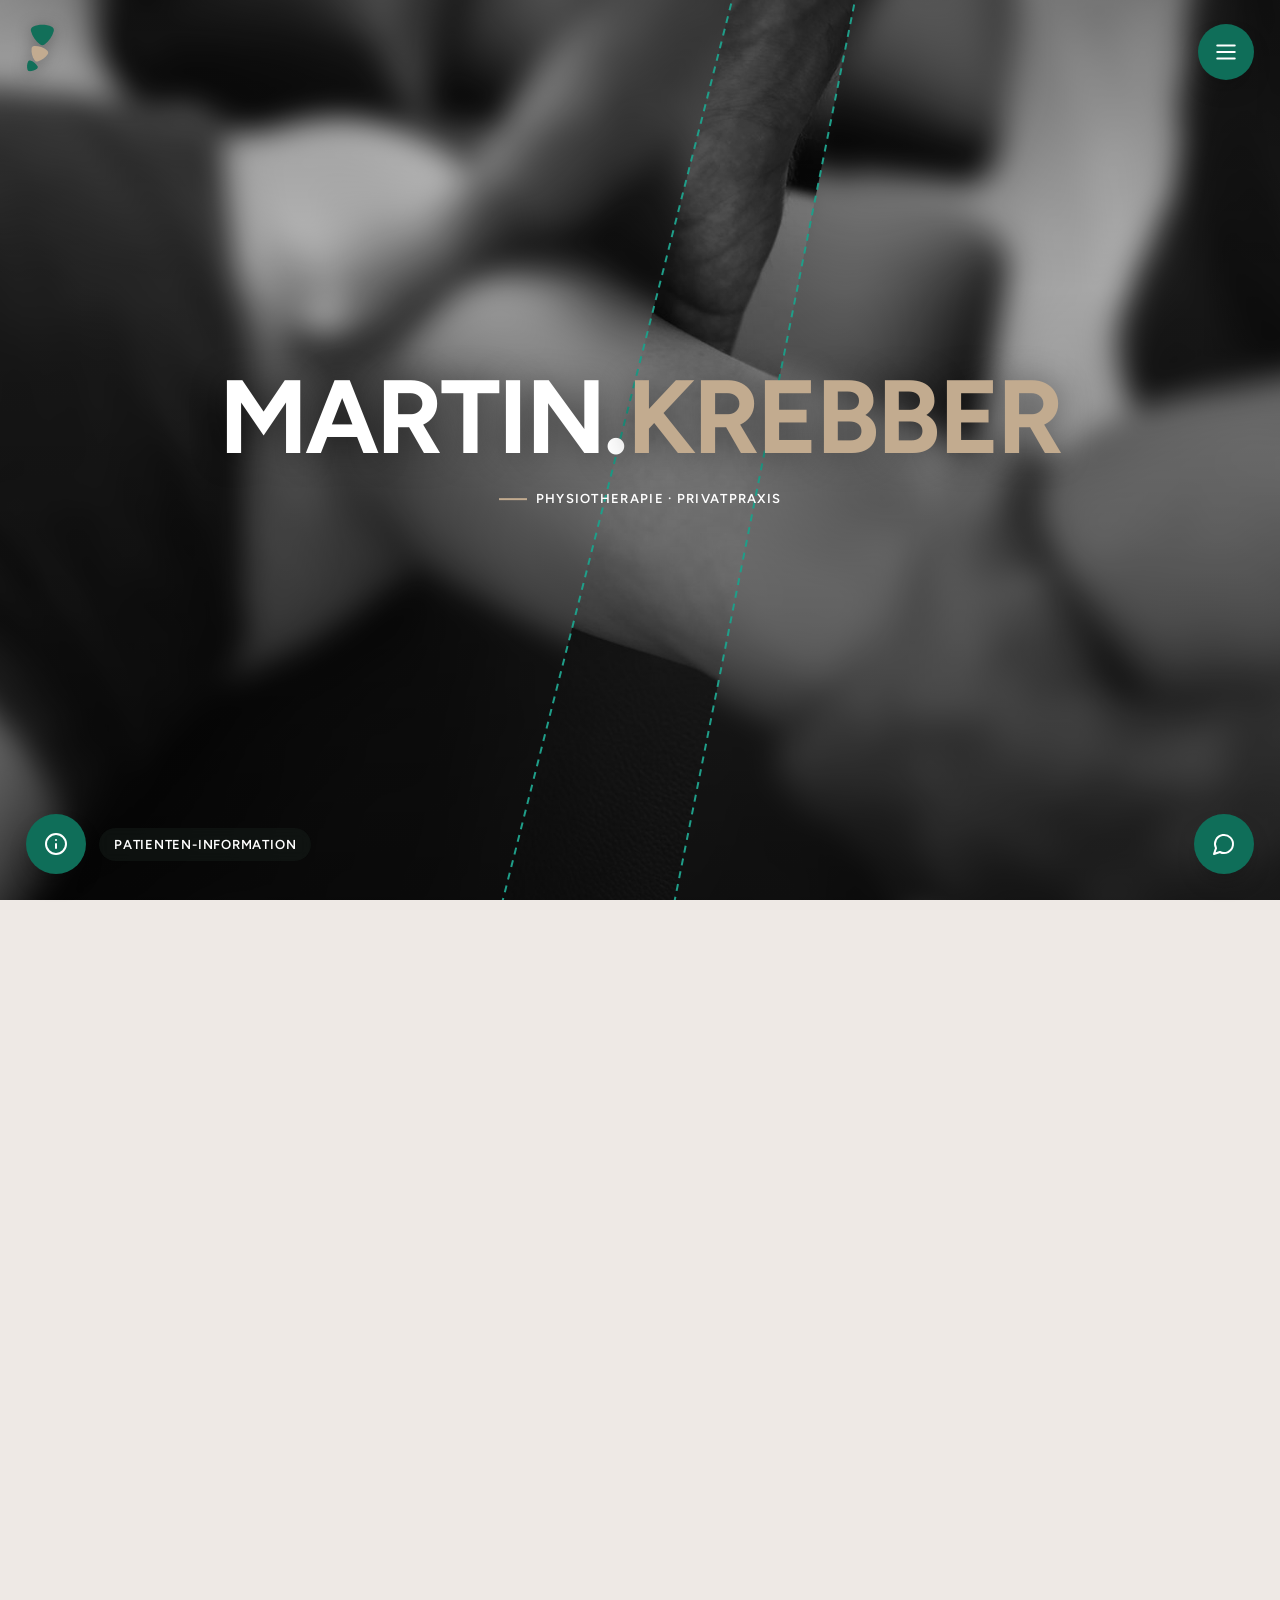
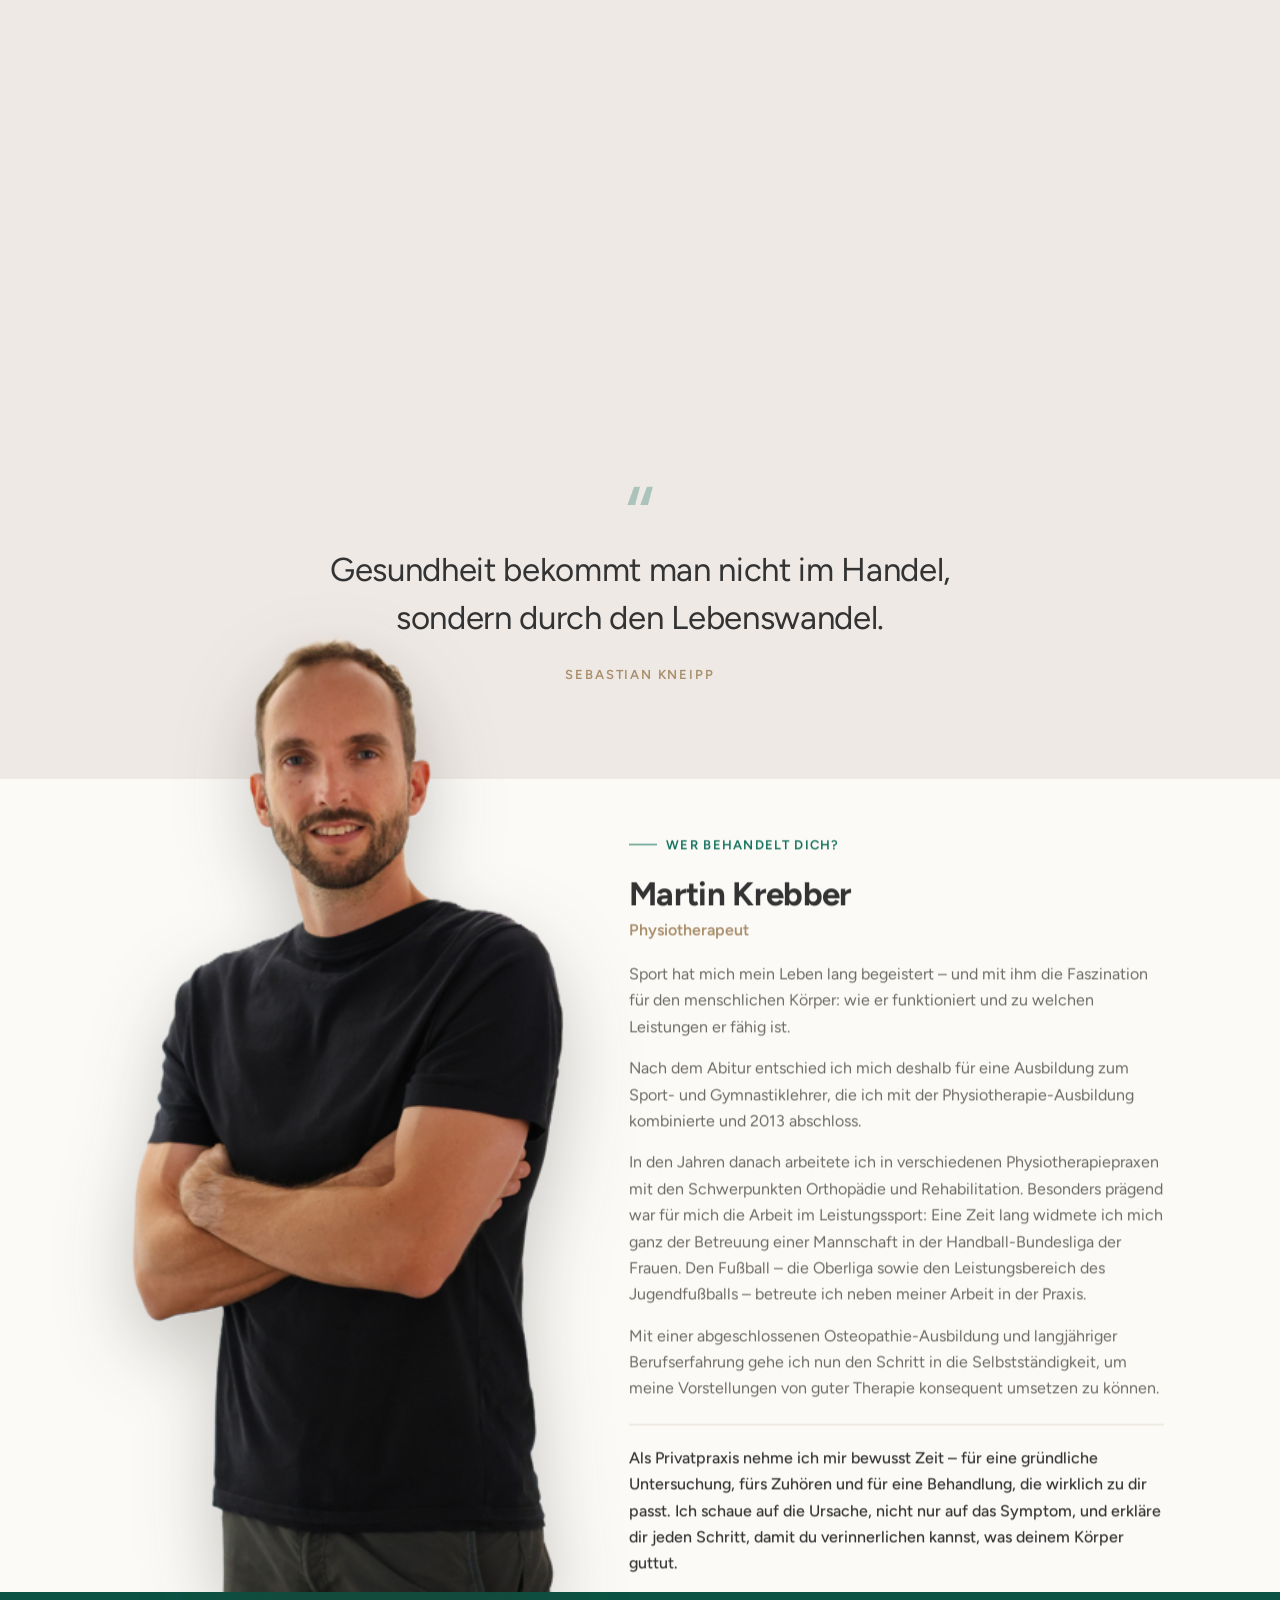
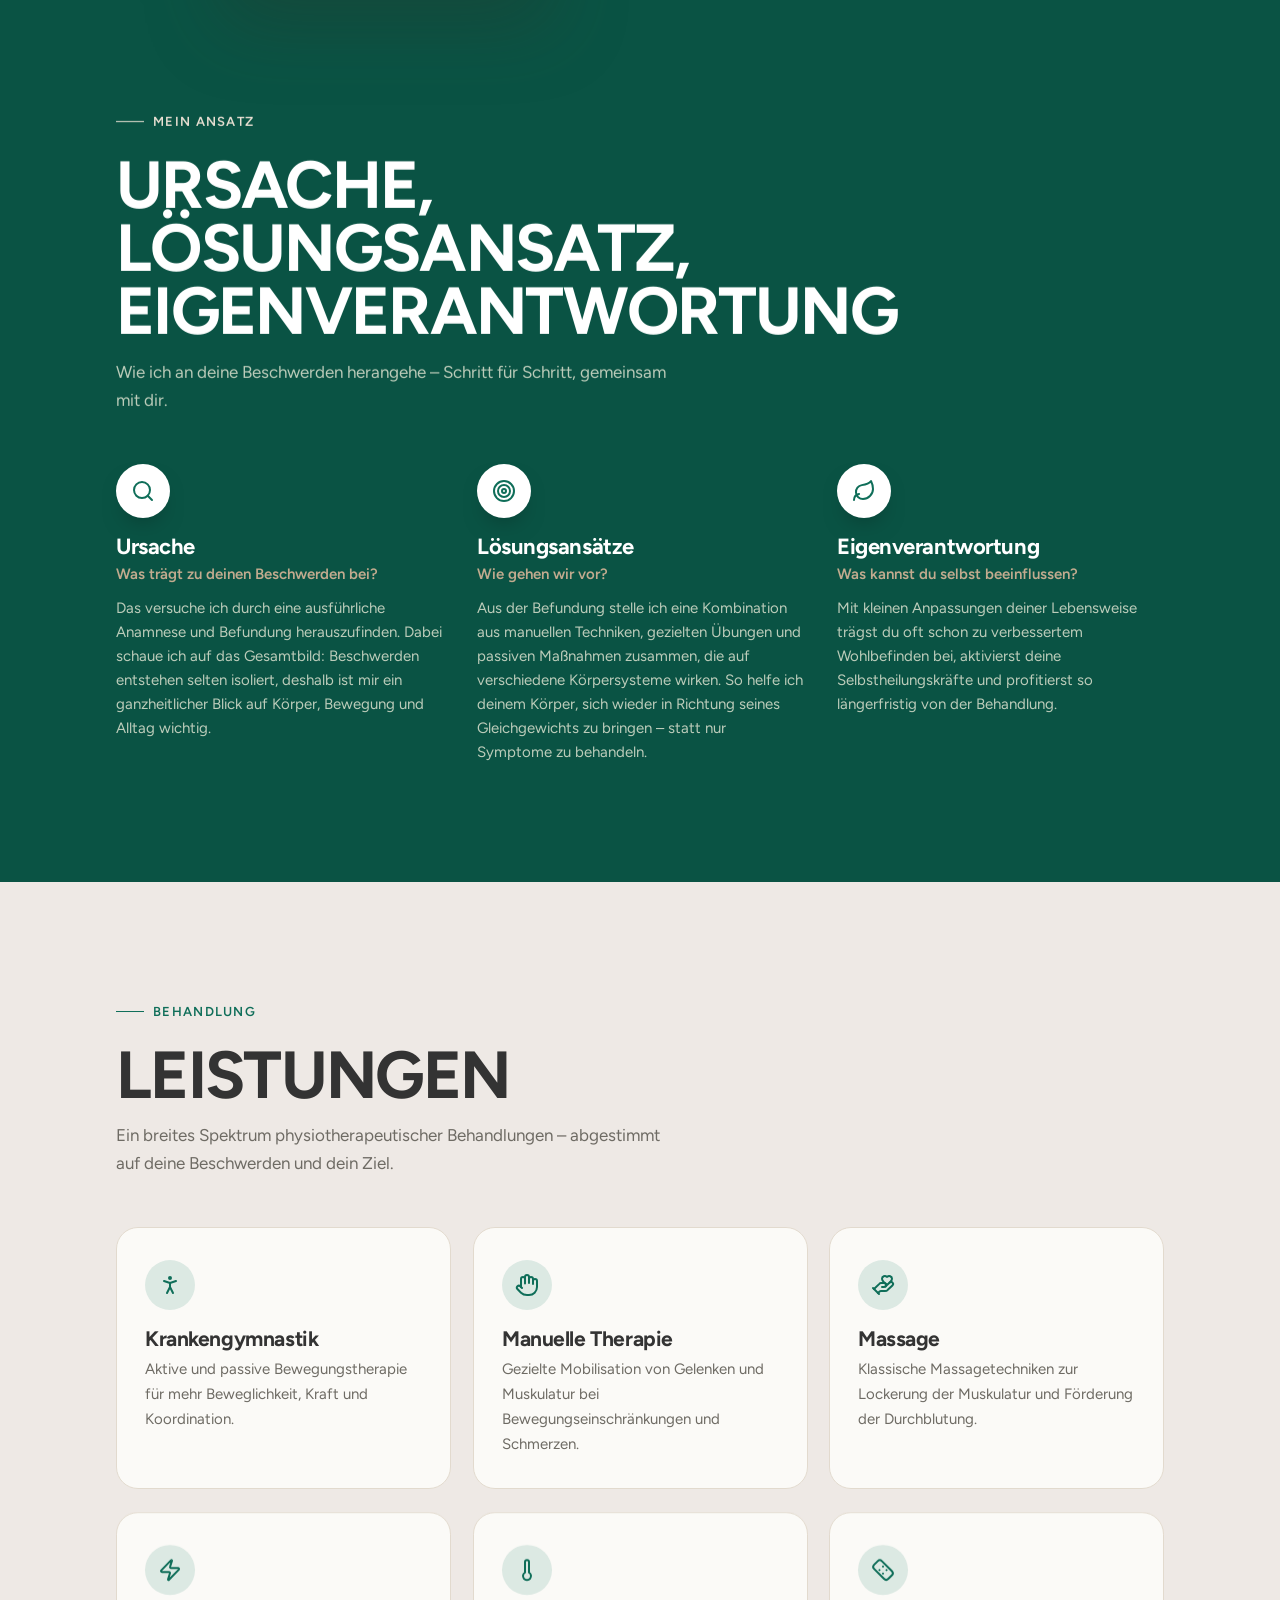
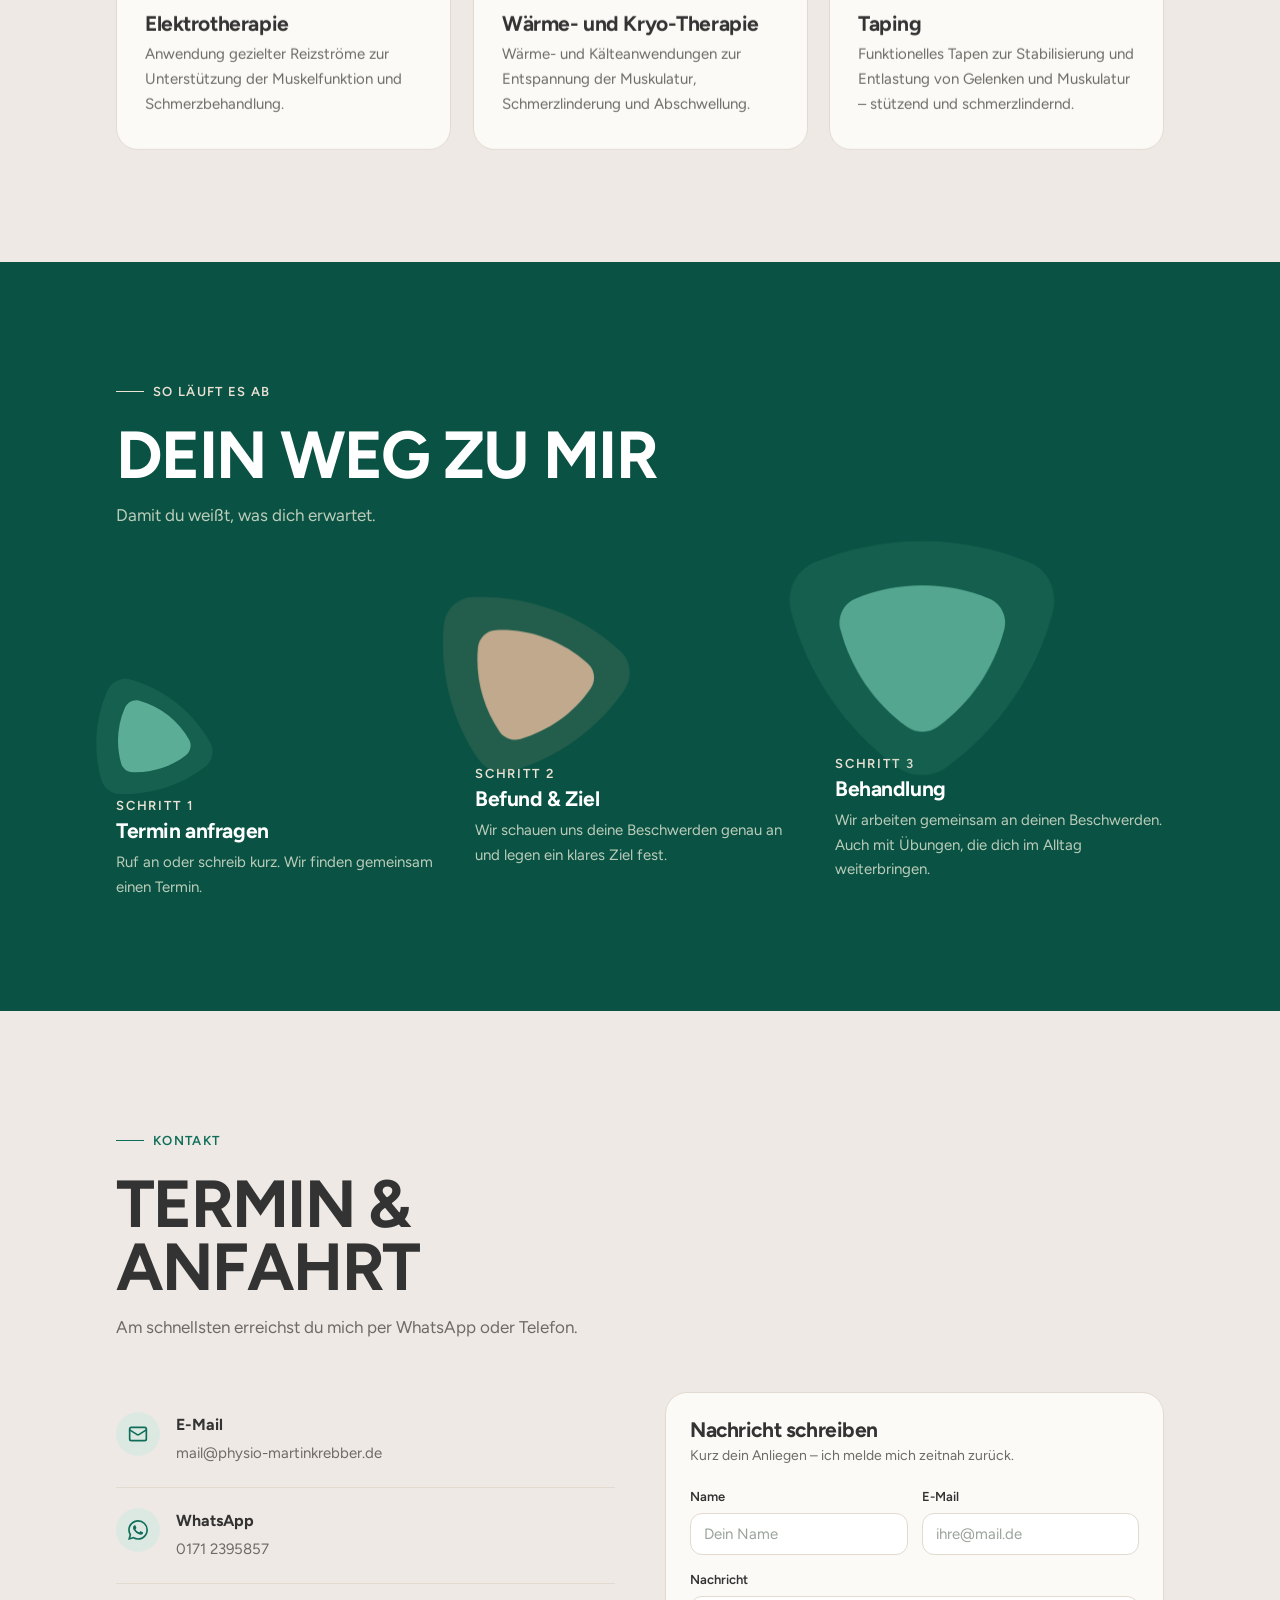
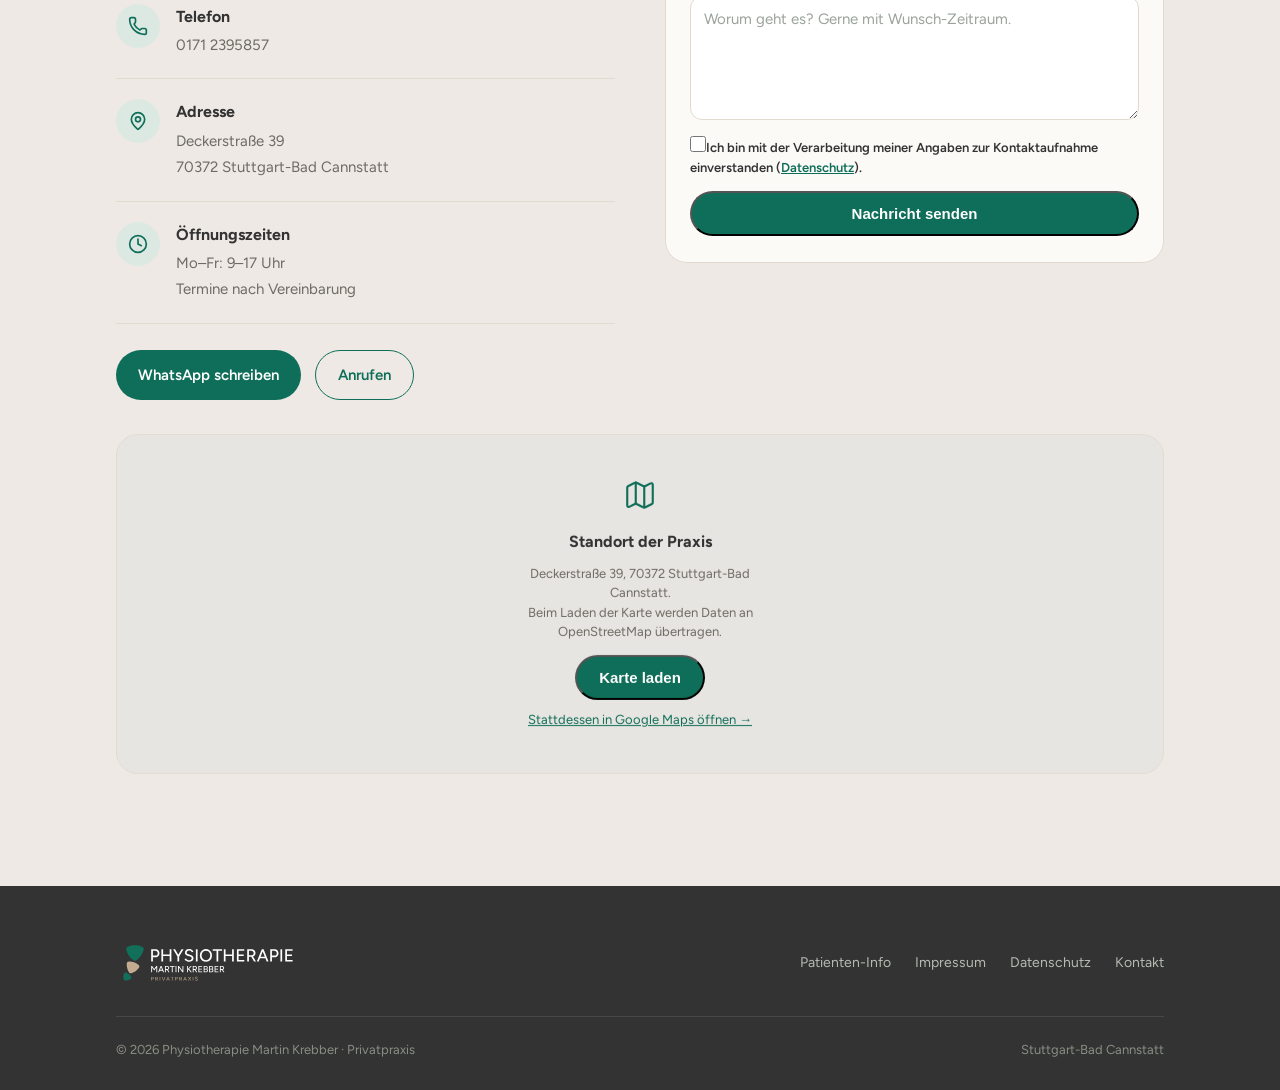
==== commit 9afd5d27: "Hero-Bild "Behandlung" + echtes Foto in "Ueber mich", nur optimierte Bilder - Hero: Behandlungsbild " ====
--- a/index.html
+++ b/index.html
@@ -69,7 +69,7 @@
 </section>
 
 <section class="about" id="about"><div class="wrap about-grid">
-  <div class="about-photo reveal"><img src="assets/images/scrubs-green.png" alt="Martin Krebber, Physiotherapeut – Privatpraxis" class="about-img" width="480" height="625"></div>
+  <div class="about-photo reveal"><img src="assets/images/krebber-about.png" alt="Martin Krebber, Physiotherapeut" class="about-img" width="310" height="659"></div>
   <div class="about-text reveal">
     <span class="eyebrow">Wer behandelt dich?</span>
     <h3>Martin Krebber</h3>
--- a/assets/styles.css
+++ b/assets/styles.css
@@ -30,7 +30,7 @@
 .eyebrow{display:inline-flex;align-items:center;gap:9px;font-size:13px;font-weight:600;letter-spacing:.1em;text-transform:uppercase;color:var(--primary);margin-bottom:22px}
 .eyebrow::before{content:"";width:28px;height:1.5px;background:var(--primary)}
 /* ---- Hero (medwest-Stil): Vollbild-Foto unscharf->scharf + Eck-Steuerung ---- */
-.hero{position:relative;height:100vh;overflow:hidden;--hero-img:url('images/hero.jpg')}
+.hero{position:relative;height:100vh;overflow:hidden;--hero-img:url('images/hero-behandlung.jpg')}
 .hero-stage{position:absolute;inset:0;overflow:hidden}
 .hero-media{position:absolute;inset:0}
 .hero-img{position:absolute;inset:0;background:var(--hero-img) center 28%/cover no-repeat}
@@ -95,7 +95,7 @@
 .about{background:var(--surface);padding-top:48px;padding-bottom:0;position:relative;overflow:visible}
 .about-grid{display:grid;grid-template-columns:1fr 1.15fr;gap:48px;align-items:end}
 .about-photo{position:relative;z-index:2;min-height:520px}
-.about-img{position:absolute;left:48%;bottom:0;transform:translateX(-50%);width:150%;max-width:none;height:auto;display:block;filter:drop-shadow(0 30px 38px rgba(51,42,30,.26))}
+.about-img{position:absolute;left:50%;bottom:0;transform:translateX(-50%);width:98%;max-width:none;height:auto;display:block;filter:drop-shadow(0 30px 38px rgba(51,42,30,.26))}
 .about-photo .ph-icon{font-size:38px;margin-bottom:10px}
 .about-text h3{font-size:33px;margin-bottom:6px}
 .about-text .role{color:var(--accent-deep);font-weight:600;margin-bottom:18px;display:block}
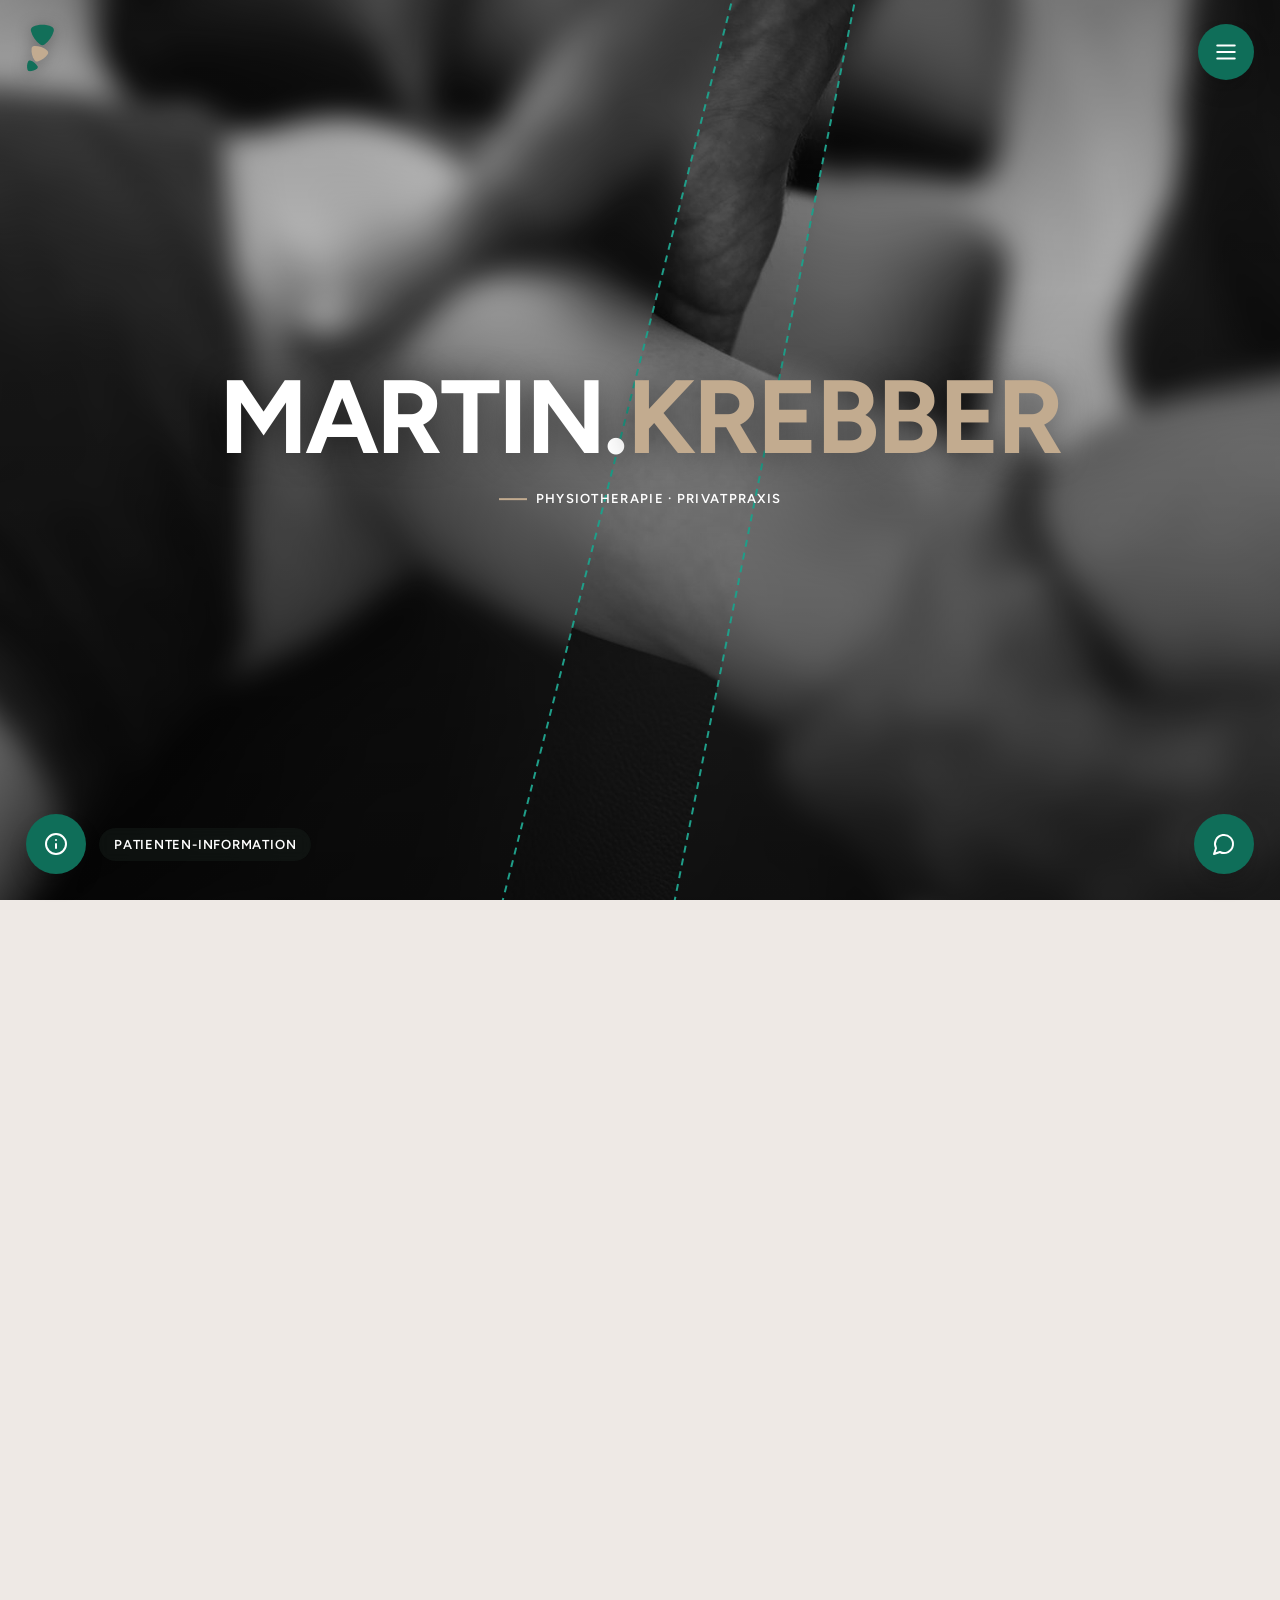
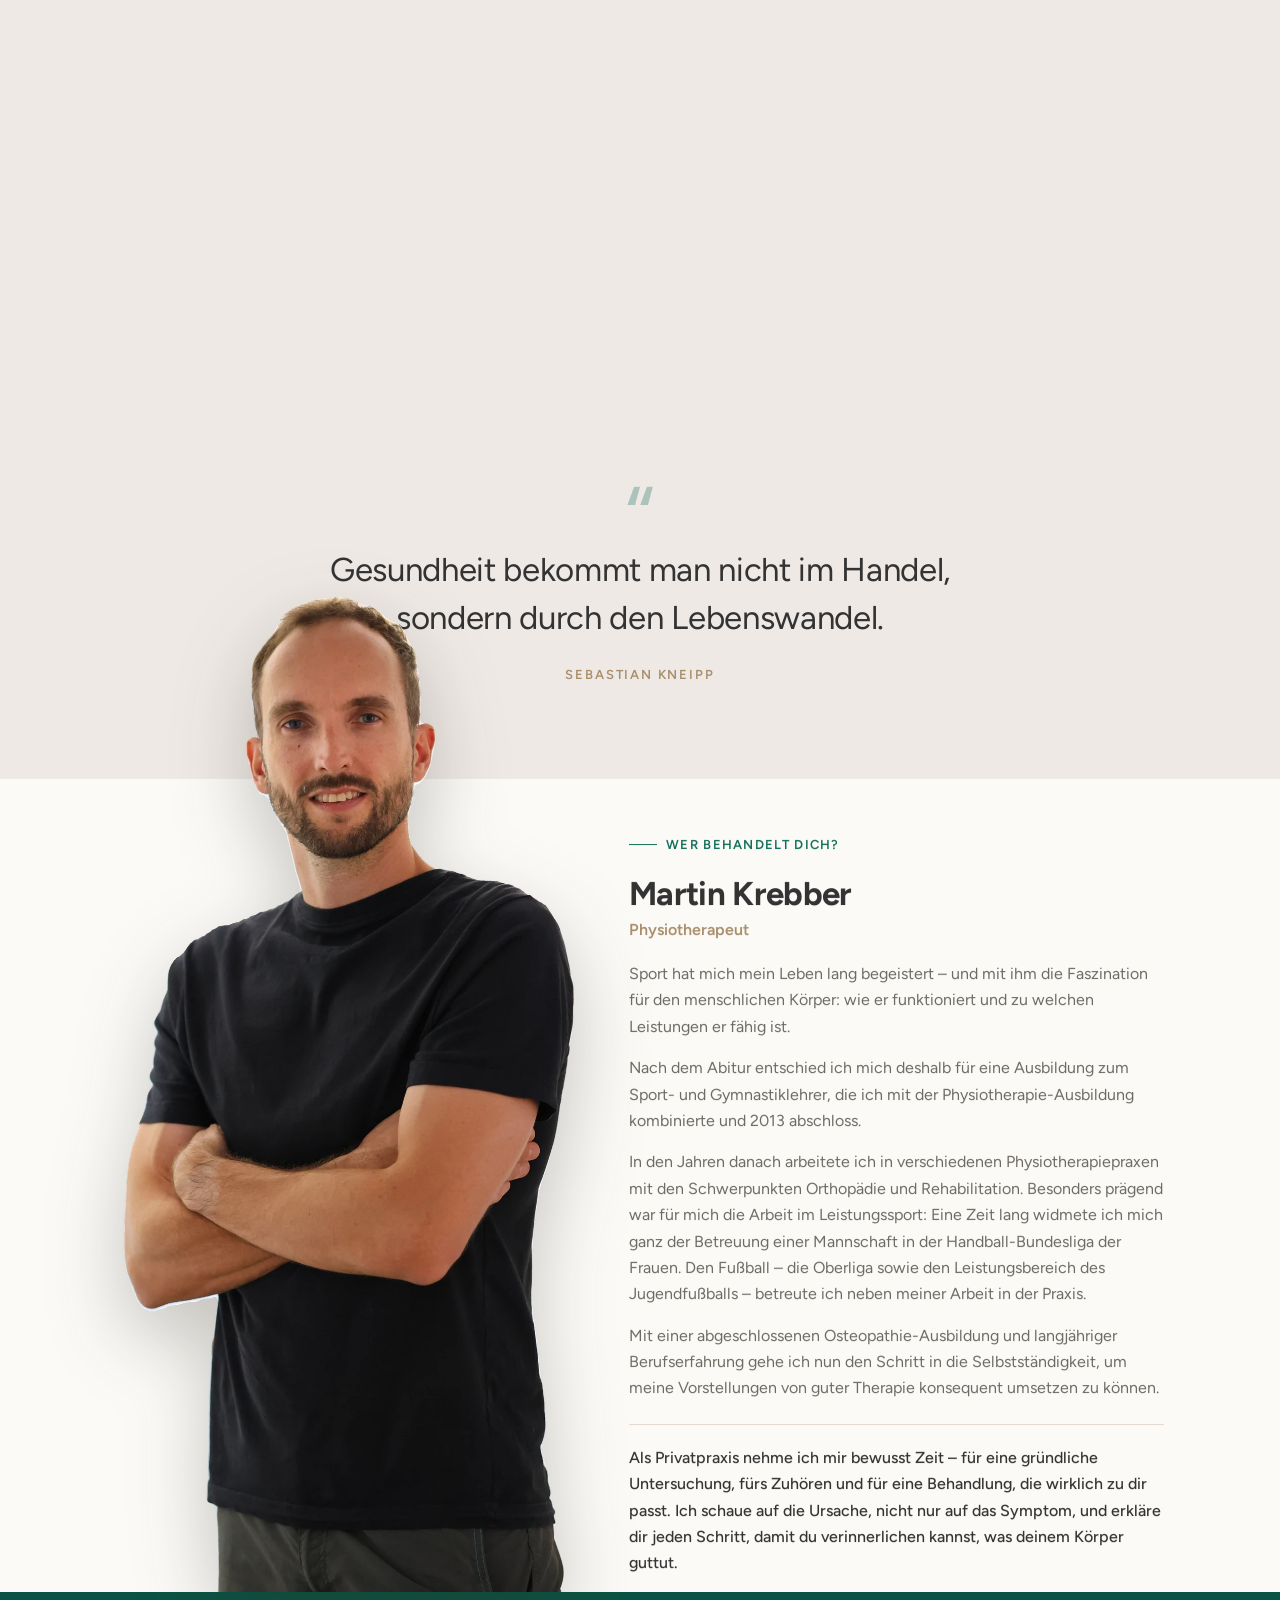
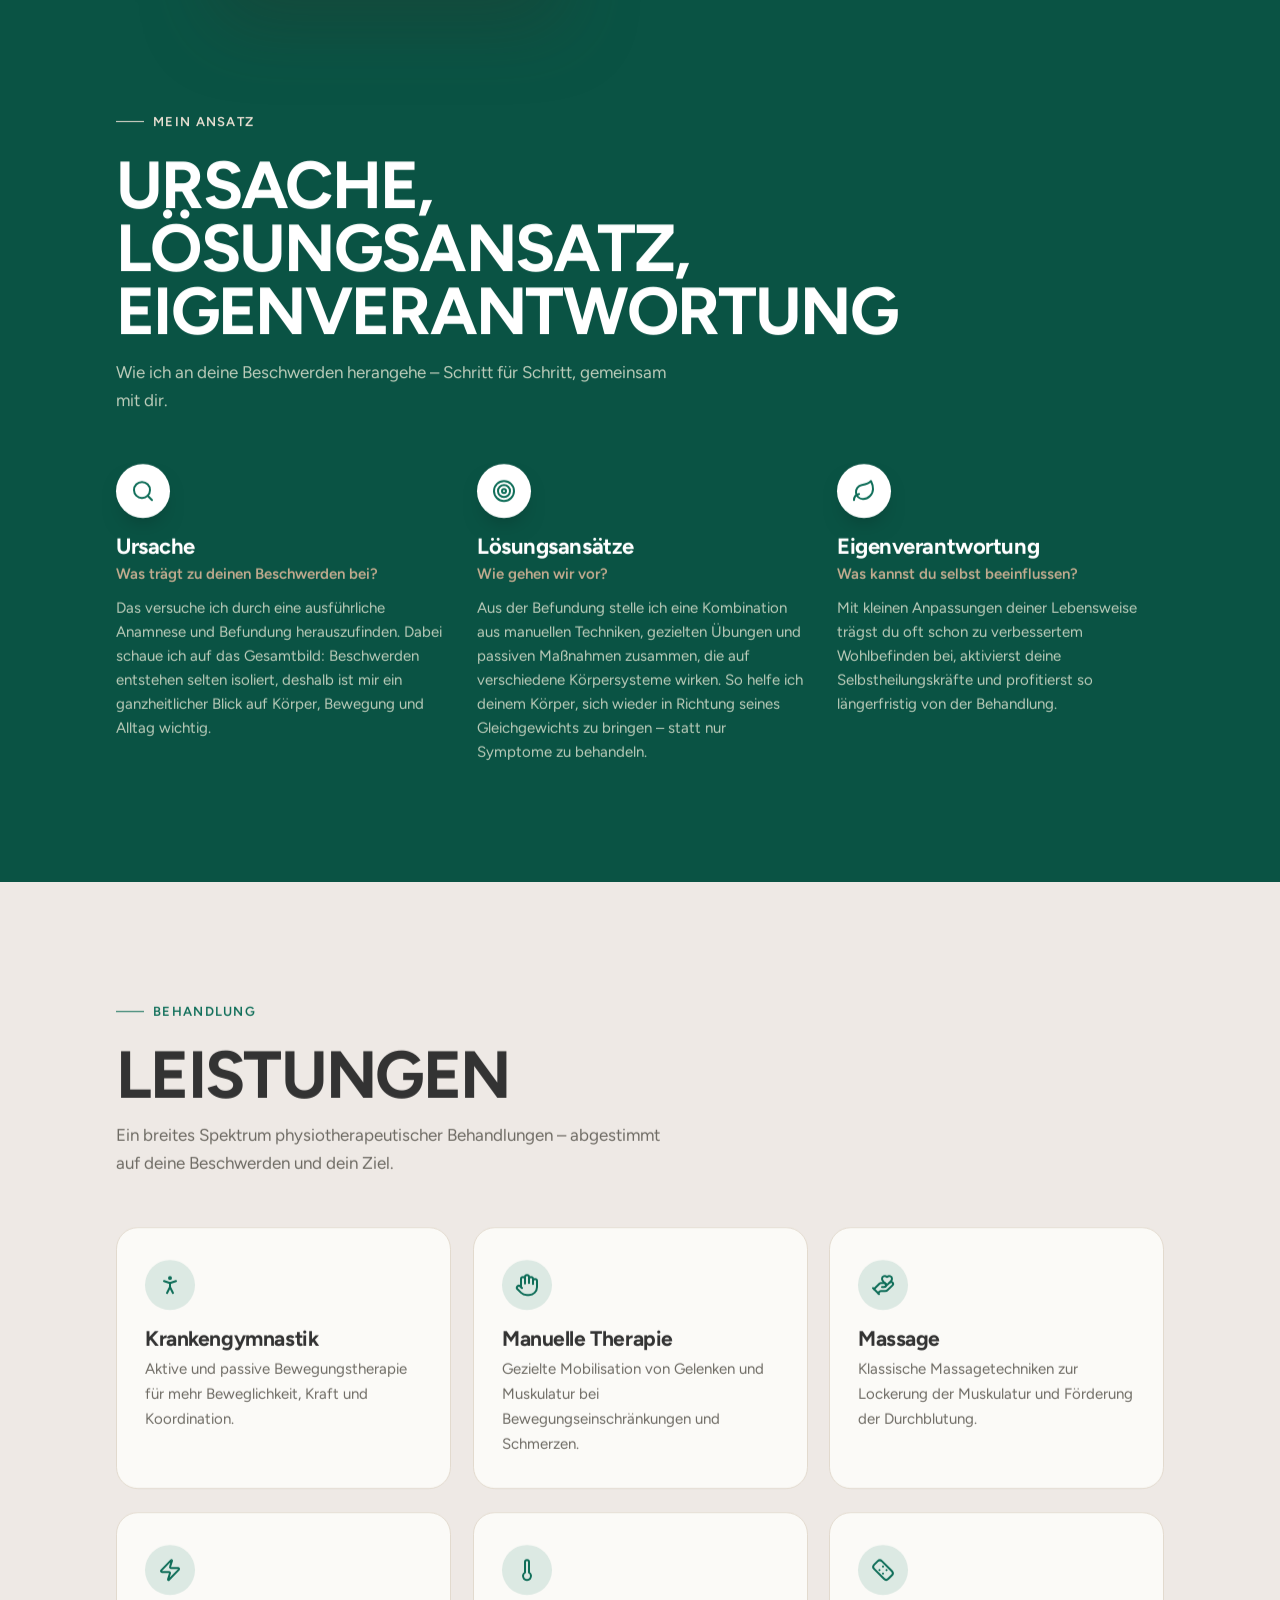
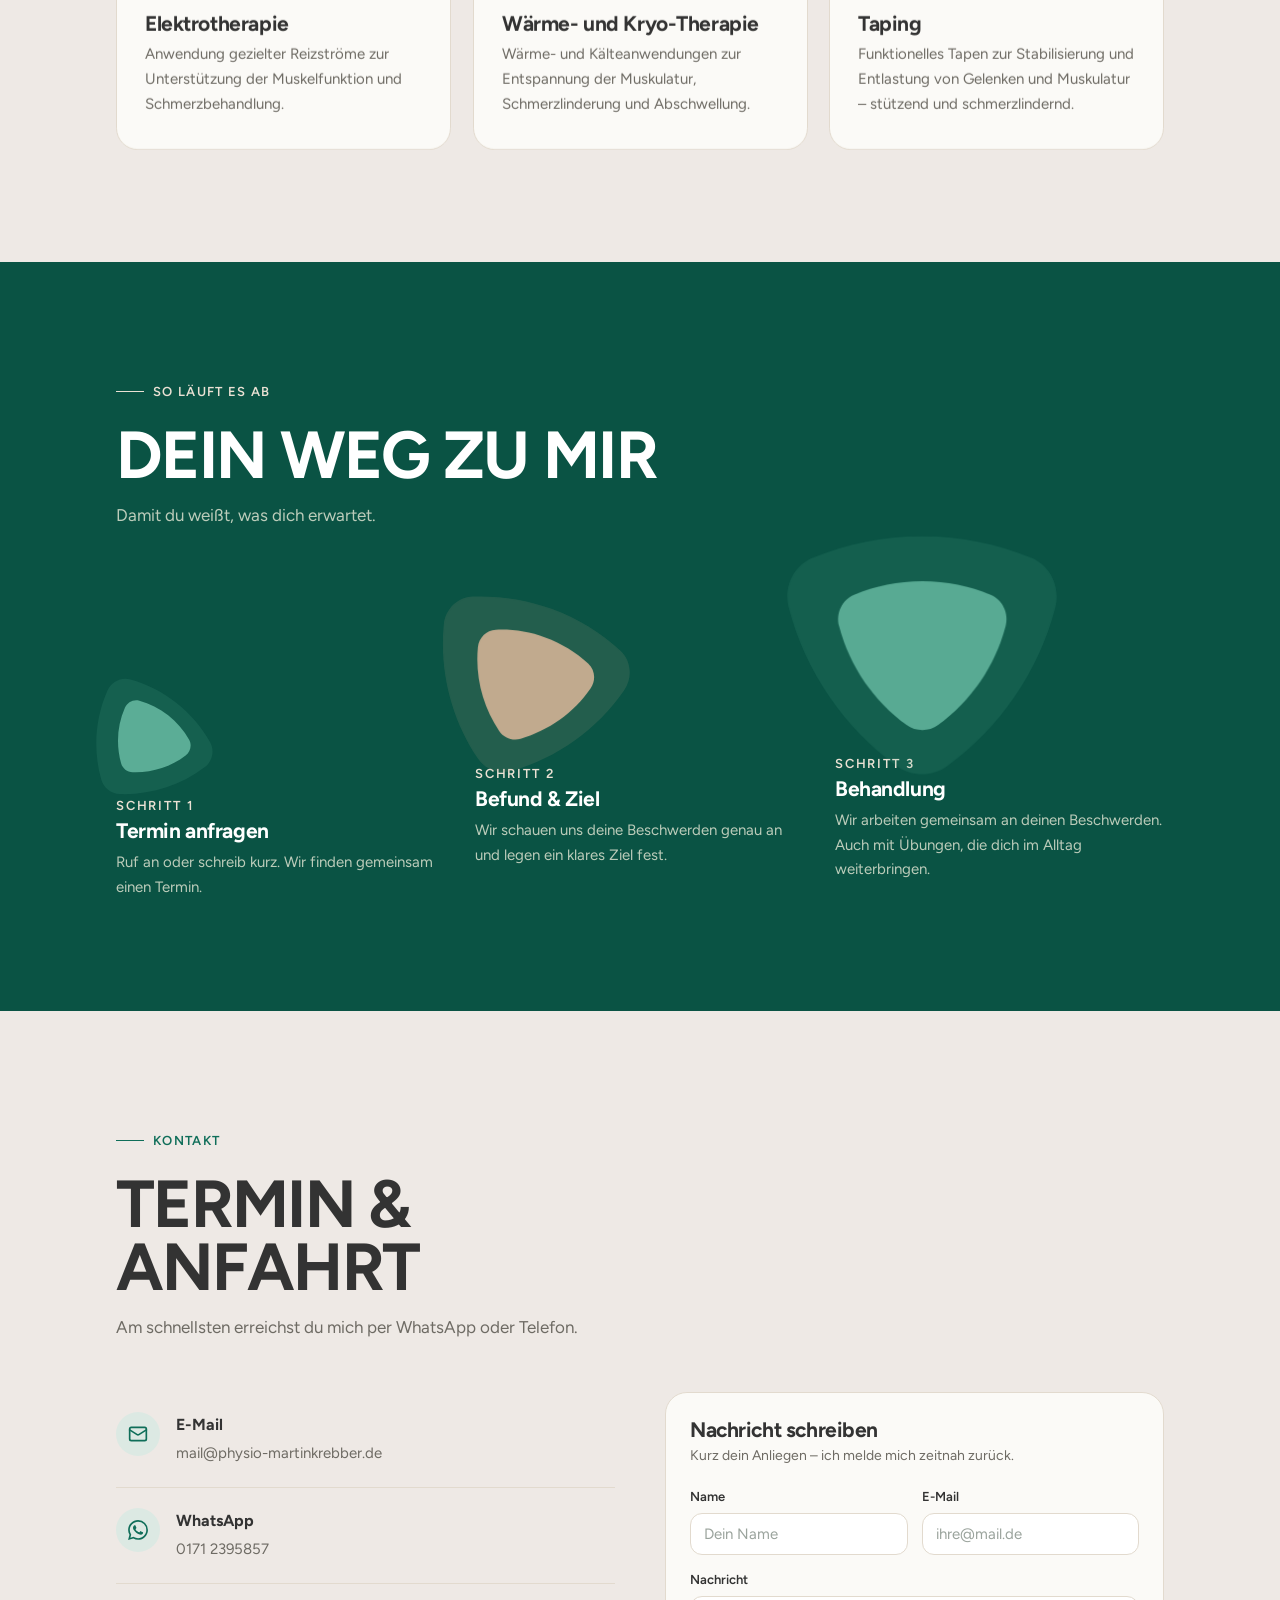
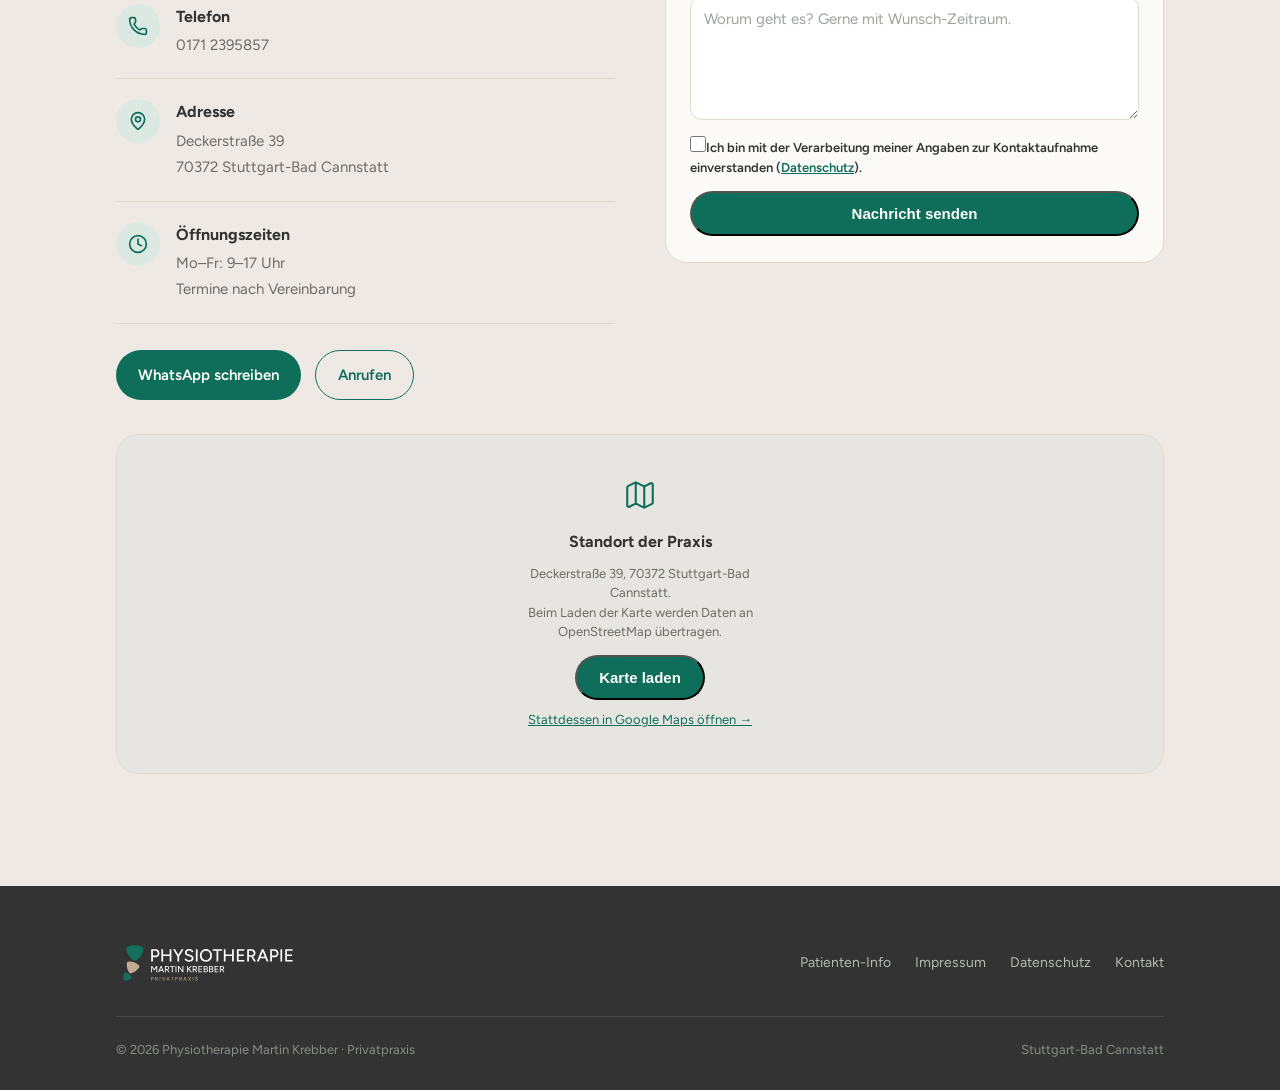
==== commit 62a18179: "Scharfes freigestelltes Foto (WebP) in "Ueber mich" - krebber-about: hochaufgeloeste KI-Freistellung" ====
--- a/index.html
+++ b/index.html
@@ -69,7 +69,7 @@
 </section>
 
 <section class="about" id="about"><div class="wrap about-grid">
-  <div class="about-photo reveal"><img src="assets/images/krebber-about.png" alt="Martin Krebber, Physiotherapeut" class="about-img" width="310" height="659"></div>
+  <div class="about-photo reveal"><img src="assets/images/krebber-about.webp" alt="Martin Krebber, Physiotherapeut" class="about-img" width="900" height="1970"></div>
   <div class="about-text reveal">
     <span class="eyebrow">Wer behandelt dich?</span>
     <h3>Martin Krebber</h3>
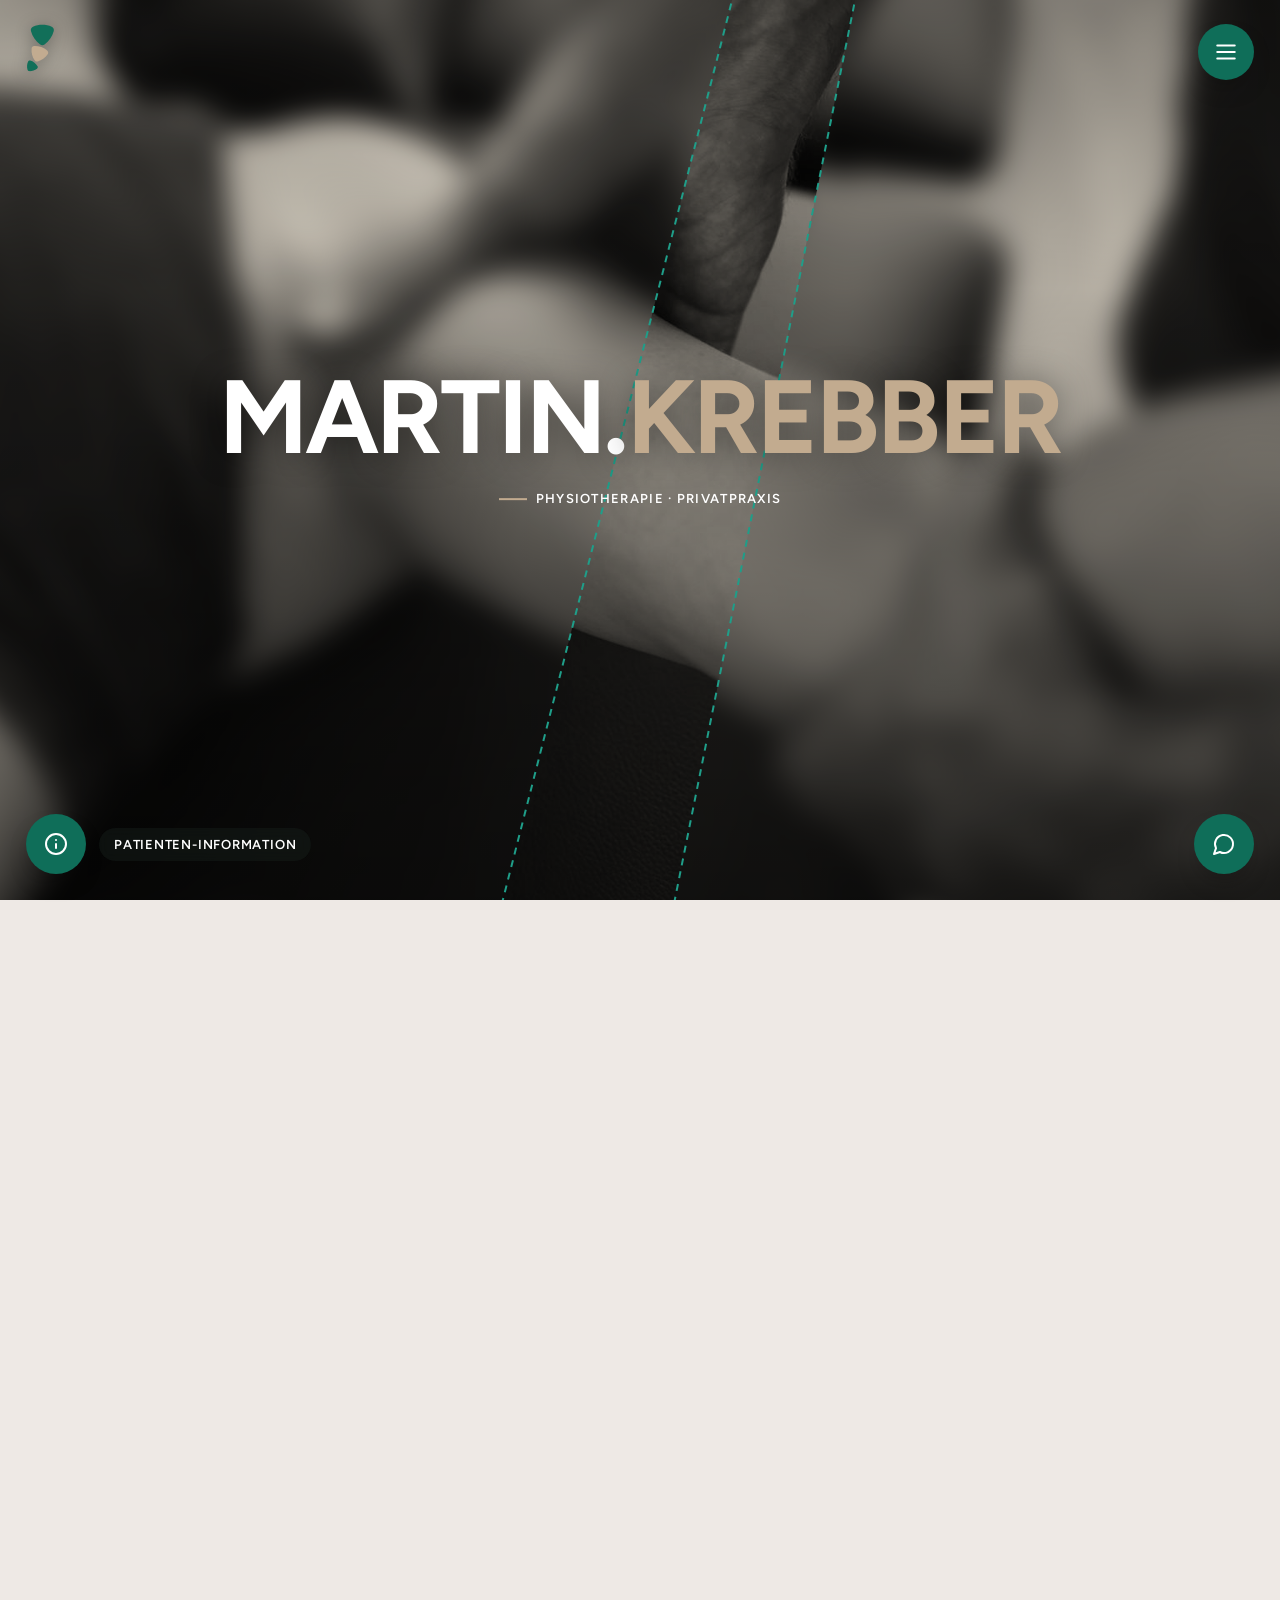
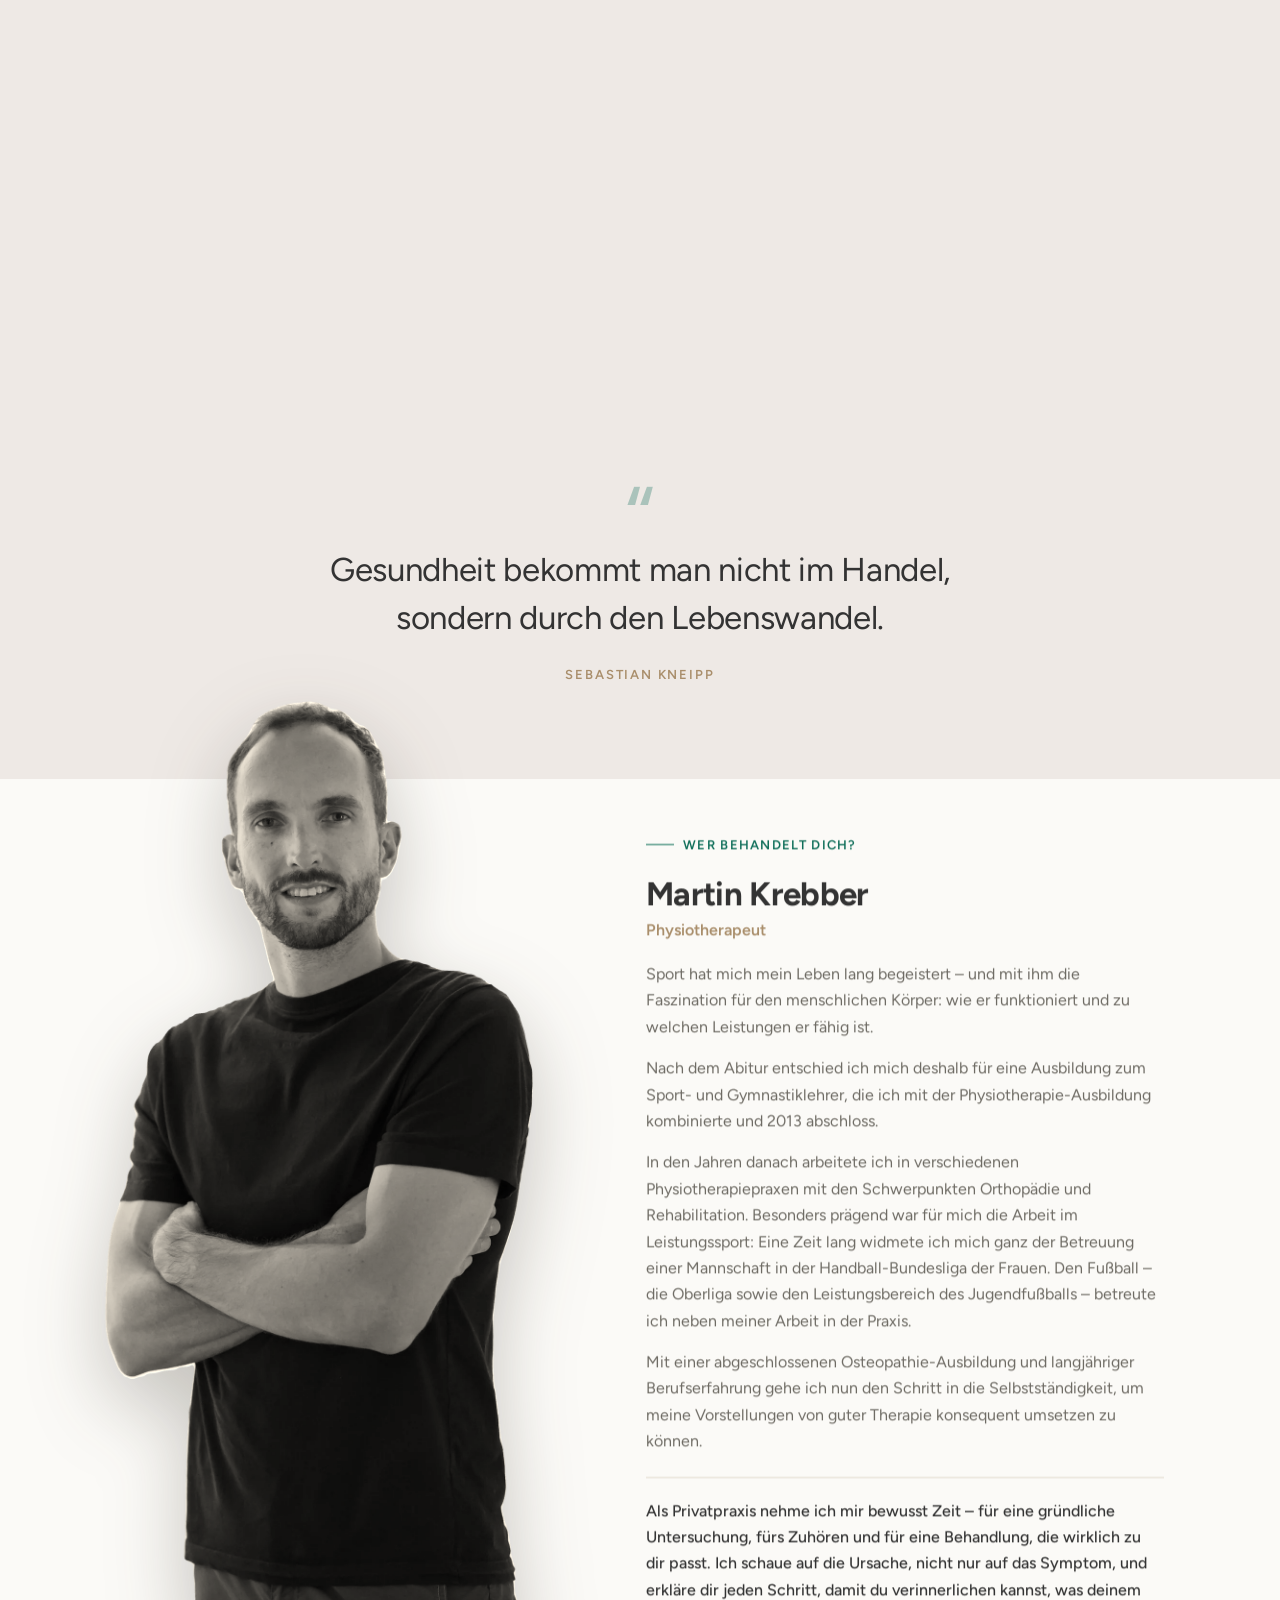
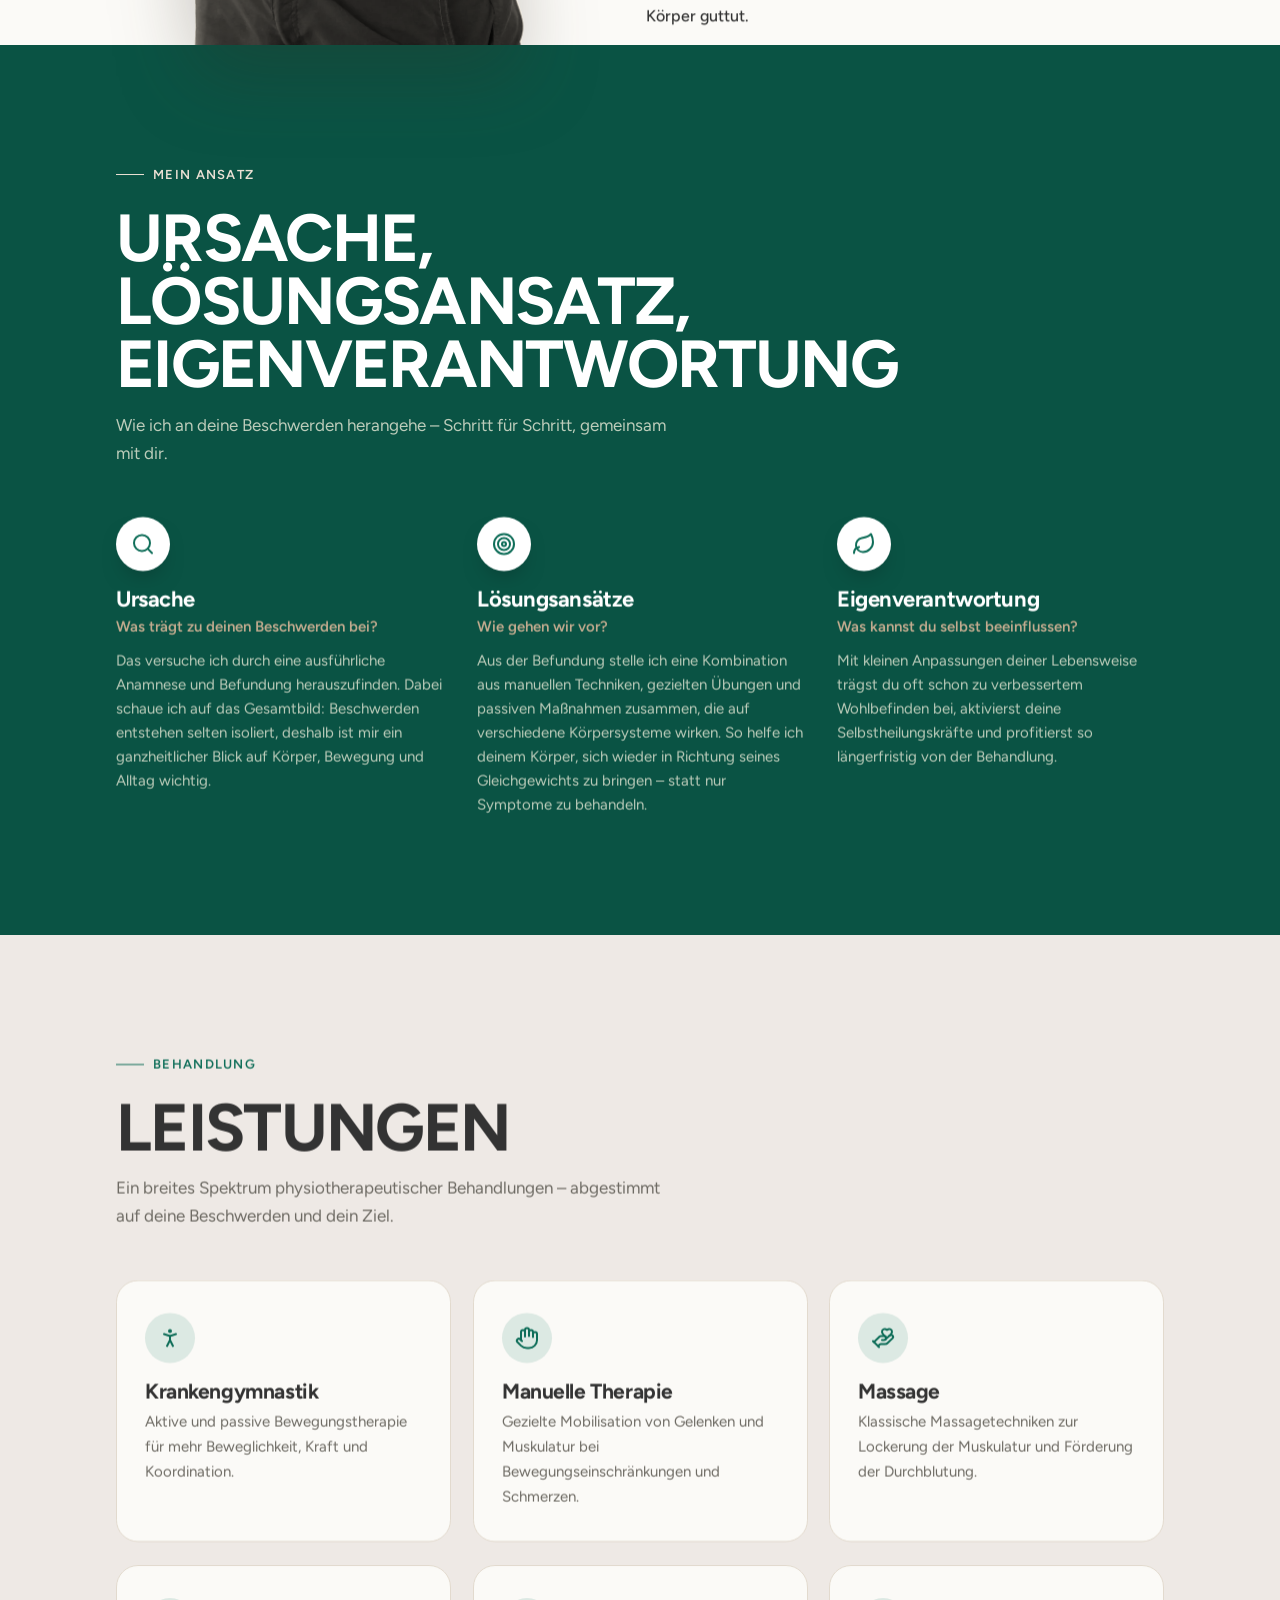
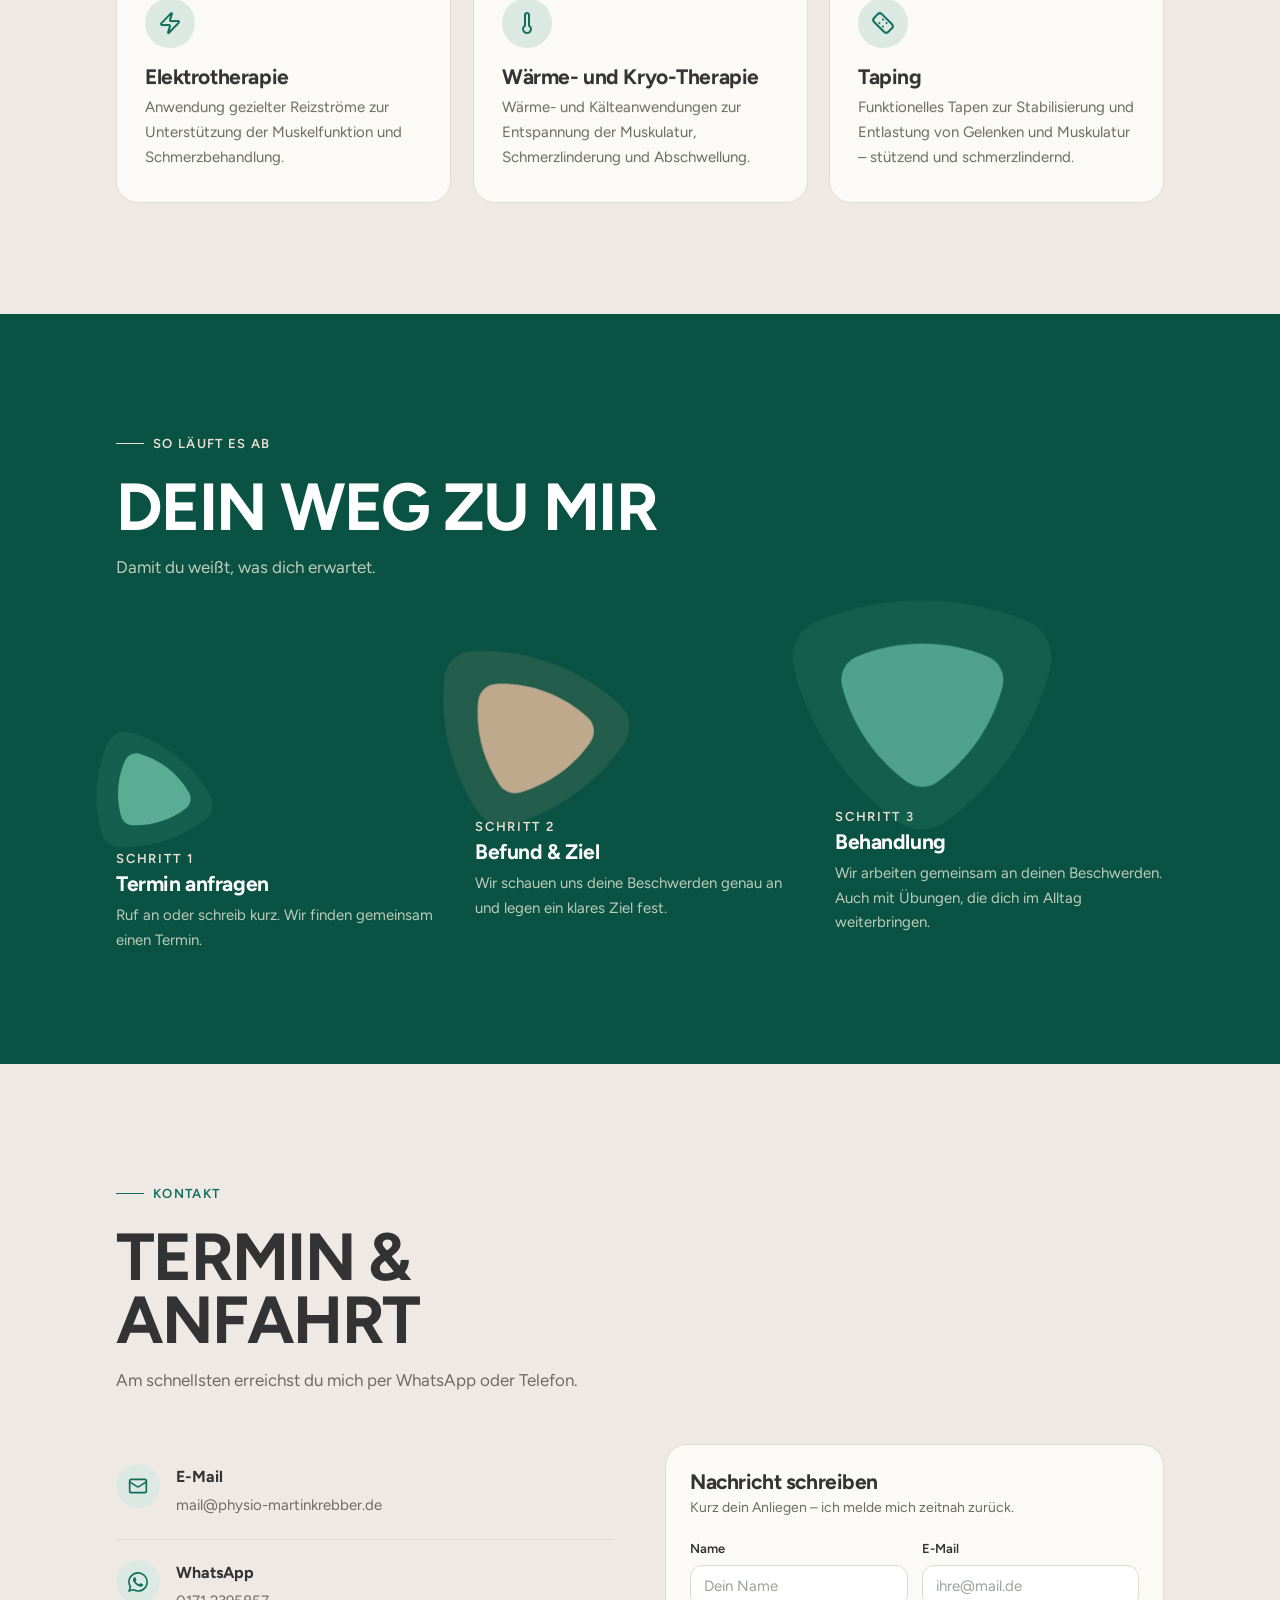
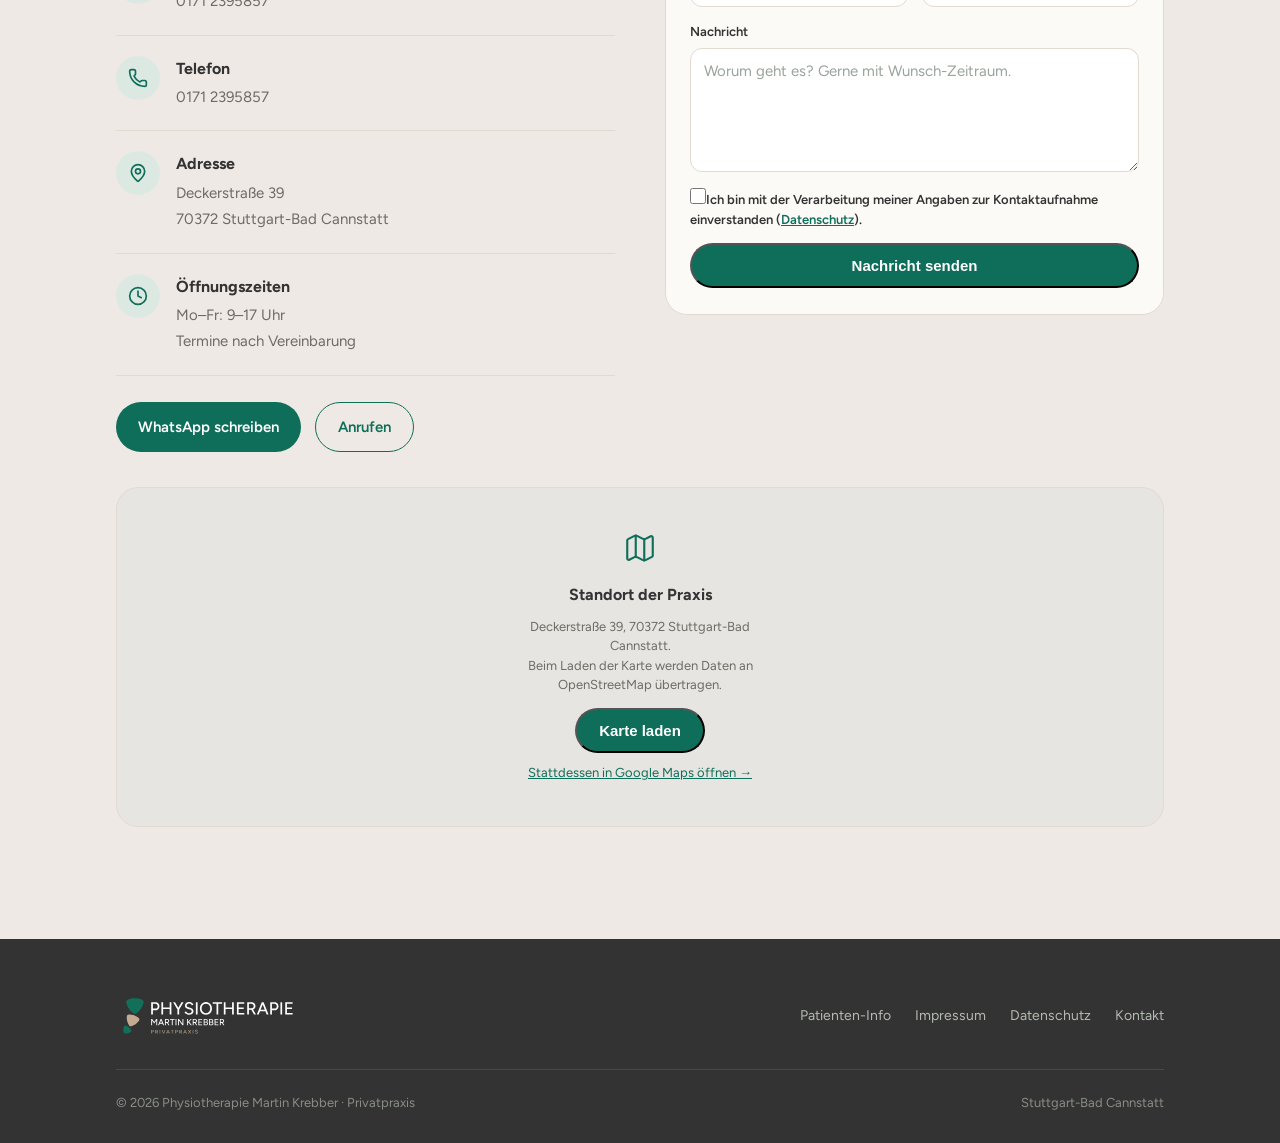
==== commit dfa2e710: "Teilen-Vorschau (OG-Bild + Meta + Structured Data), Karte merkt Einwilligung, Datenschutz auf OSM - " ====
--- a/index.html
+++ b/index.html
@@ -6,6 +6,51 @@
 <title>Physiotherapie Martin Krebber – Privatpraxis in Stuttgart-Bad Cannstatt</title>
 <meta name="description" content="Privatpraxis für Physiotherapie von Martin Krebber in Stuttgart-Bad Cannstatt: Krankengymnastik, Manuelle Therapie, Massage, Elektro- und Wärmetherapie. Individuelle Behandlung, persönliche Betreuung. Termine telefonisch oder per E-Mail.">
 <meta name="theme-color" content="#0F6E59">
+<link rel="canonical" href="https://physio-martinkrebber.de/">
+<!-- Open Graph / Social-Share -->
+<meta property="og:type" content="website">
+<meta property="og:site_name" content="Physiotherapie Martin Krebber">
+<meta property="og:locale" content="de_DE">
+<meta property="og:url" content="https://physio-martinkrebber.de/">
+<meta property="og:title" content="Physiotherapie Martin Krebber – Privatpraxis in Stuttgart-Bad Cannstatt">
+<meta property="og:description" content="Privatpraxis für Physiotherapie in Stuttgart-Bad Cannstatt: Krankengymnastik, Manuelle & Wärme-/Kryotherapie, Massage, Taping u. a. Persönliche Betreuung – Termine per WhatsApp, Telefon oder E-Mail.">
+<meta property="og:image" content="https://physio-martinkrebber.de/assets/og-image.jpg">
+<meta property="og:image:width" content="1200">
+<meta property="og:image:height" content="630">
+<meta property="og:image:alt" content="Physiotherapie Martin Krebber – Privatpraxis Stuttgart-Bad Cannstatt">
+<meta name="twitter:card" content="summary_large_image">
+<meta name="twitter:title" content="Physiotherapie Martin Krebber – Privatpraxis">
+<meta name="twitter:description" content="Privatpraxis für Physiotherapie in Stuttgart-Bad Cannstatt.">
+<meta name="twitter:image" content="https://physio-martinkrebber.de/assets/og-image.jpg">
+<!-- LocalBusiness / Structured Data -->
+<script type="application/ld+json">
+{
+  "@context": "https://schema.org",
+  "@type": "Physiotherapy",
+  "name": "Physiotherapie Martin Krebber",
+  "description": "Privatpraxis für Physiotherapie in Stuttgart-Bad Cannstatt.",
+  "url": "https://physio-martinkrebber.de/",
+  "image": "https://physio-martinkrebber.de/assets/og-image.jpg",
+  "telephone": "+491712395857",
+  "email": "mail@physio-martinkrebber.de",
+  "priceRange": "€€",
+  "address": {
+    "@type": "PostalAddress",
+    "streetAddress": "Deckerstraße 39",
+    "postalCode": "70372",
+    "addressLocality": "Stuttgart",
+    "addressRegion": "Baden-Württemberg",
+    "addressCountry": "DE"
+  },
+  "geo": { "@type": "GeoCoordinates", "latitude": 48.8004814, "longitude": 9.2243069 },
+  "openingHoursSpecification": [{
+    "@type": "OpeningHoursSpecification",
+    "dayOfWeek": ["Monday","Tuesday","Wednesday","Thursday","Friday"],
+    "opens": "09:00", "closes": "17:00"
+  }],
+  "areaServed": "Stuttgart-Bad Cannstatt"
+}
+</script>
 <link rel="icon" type="image/png" sizes="32x32" href="assets/favicon-32.png">
 <link rel="apple-touch-icon" sizes="180x180" href="assets/favicon-180.png">
 <!-- DSGVO: Schriften lokal gehostet, kein Google-CDN -->
--- a/assets/styles.css
+++ b/assets/styles.css
@@ -34,8 +34,8 @@
 .hero-stage{position:absolute;inset:0;overflow:hidden}
 .hero-media{position:absolute;inset:0}
 .hero-img{position:absolute;inset:0;background:var(--hero-img) center 28%/cover no-repeat}
-.hero-base{filter:grayscale(1) blur(13px) brightness(.98);transform:scale(1.09)}
-.hero-sharp{filter:grayscale(1);clip-path:polygon(62% 0,62% 0,46% 100%,46% 100%)}
+.hero-base{filter:grayscale(1) sepia(.22) saturate(1.15) blur(13px) brightness(.98);transform:scale(1.09)}
+.hero-sharp{filter:grayscale(1) sepia(.22) saturate(1.15) brightness(1.02) contrast(1.02);clip-path:polygon(62% 0,62% 0,46% 100%,46% 100%)}
 .hero-scrim{position:absolute;inset:0;z-index:1;background:linear-gradient(180deg,rgba(0,0,0,.32),rgba(0,0,0,.12) 32%,rgba(0,0,0,.5))}
 .hero-scan{position:absolute;inset:0;z-index:2;width:100%;height:100%;pointer-events:none;overflow:visible}
 .hero-scan line{stroke:#1f9e89;stroke-width:2;stroke-dasharray:7 6;vector-effect:non-scaling-stroke}
@@ -93,9 +93,9 @@
 .sec-head h2{font-size:clamp(36px,5.2vw,68px)}
 .sec-head p{color:var(--muted);margin-top:14px;font-size:17px}
 .about{background:var(--surface);padding-top:48px;padding-bottom:0;position:relative;overflow:visible}
-.about-grid{display:grid;grid-template-columns:1fr 1.15fr;gap:48px;align-items:end}
+.about-grid{display:grid;grid-template-columns:1fr 1.15fr;gap:80px;align-items:end}
 .about-photo{position:relative;z-index:2;min-height:520px}
-.about-img{position:absolute;left:50%;bottom:0;transform:translateX(-50%);width:98%;max-width:none;height:auto;display:block;filter:drop-shadow(0 30px 38px rgba(51,42,30,.26))}
+.about-img{position:absolute;left:45%;bottom:0;transform:translateX(-50%);width:96%;max-width:none;height:auto;display:block;filter:grayscale(1) sepia(.22) saturate(1.15) brightness(1.02) contrast(1.02) drop-shadow(0 30px 38px rgba(51,42,30,.26))}
 .about-photo .ph-icon{font-size:38px;margin-bottom:10px}
 .about-text h3{font-size:33px;margin-bottom:6px}
 .about-text .role{color:var(--accent-deep);font-weight:600;margin-bottom:18px;display:block}
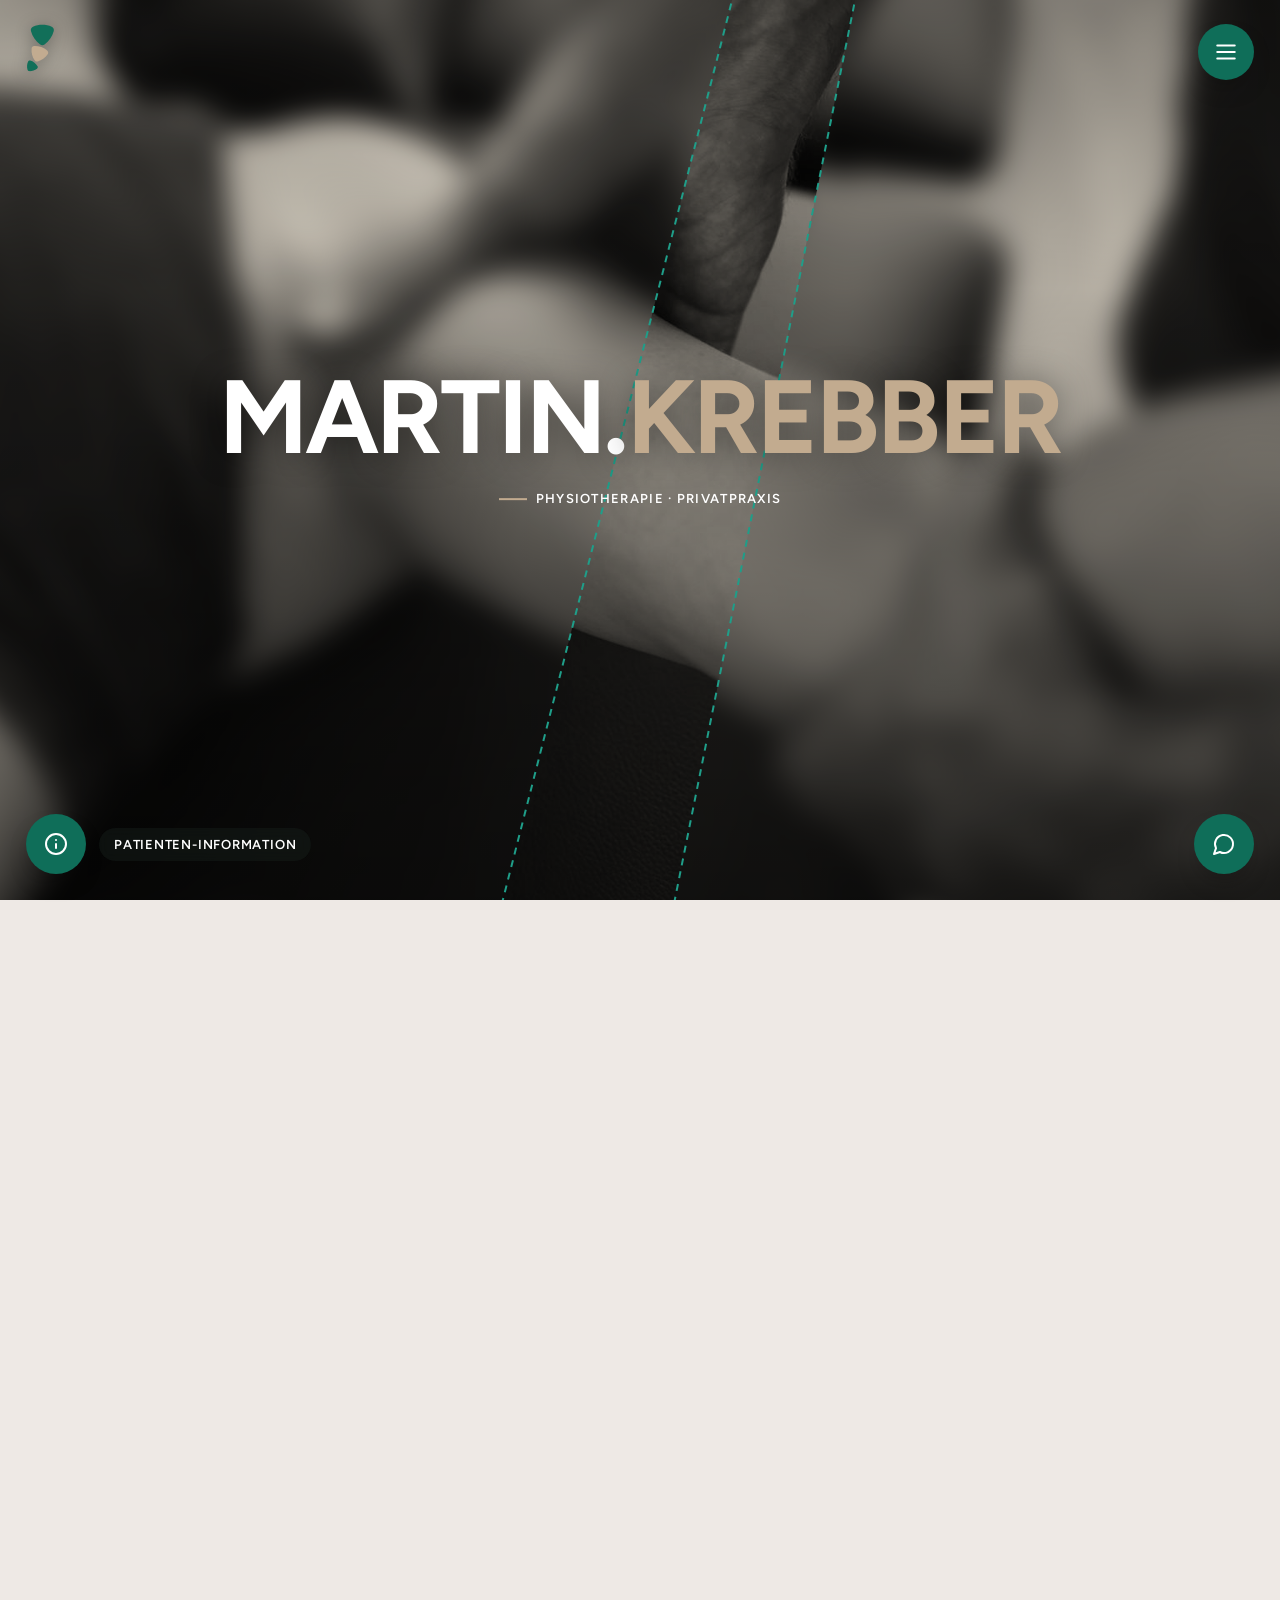
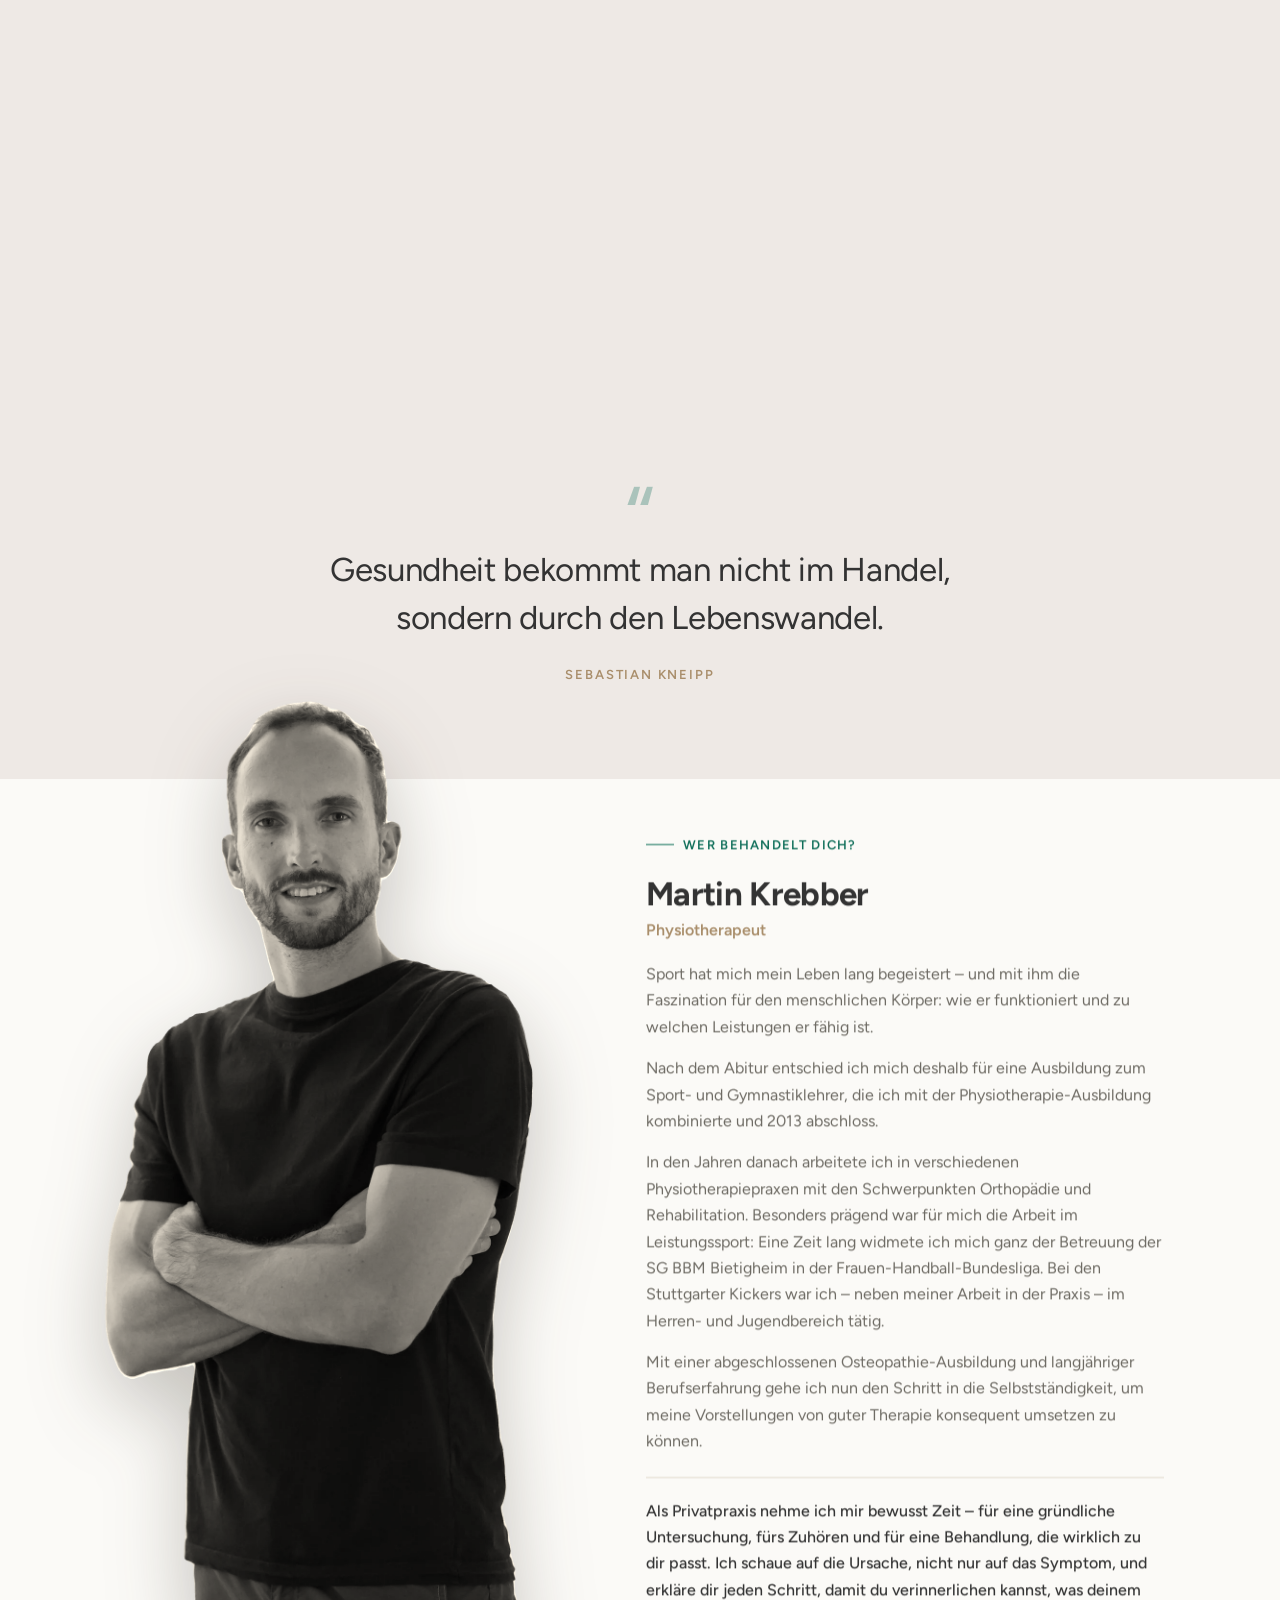
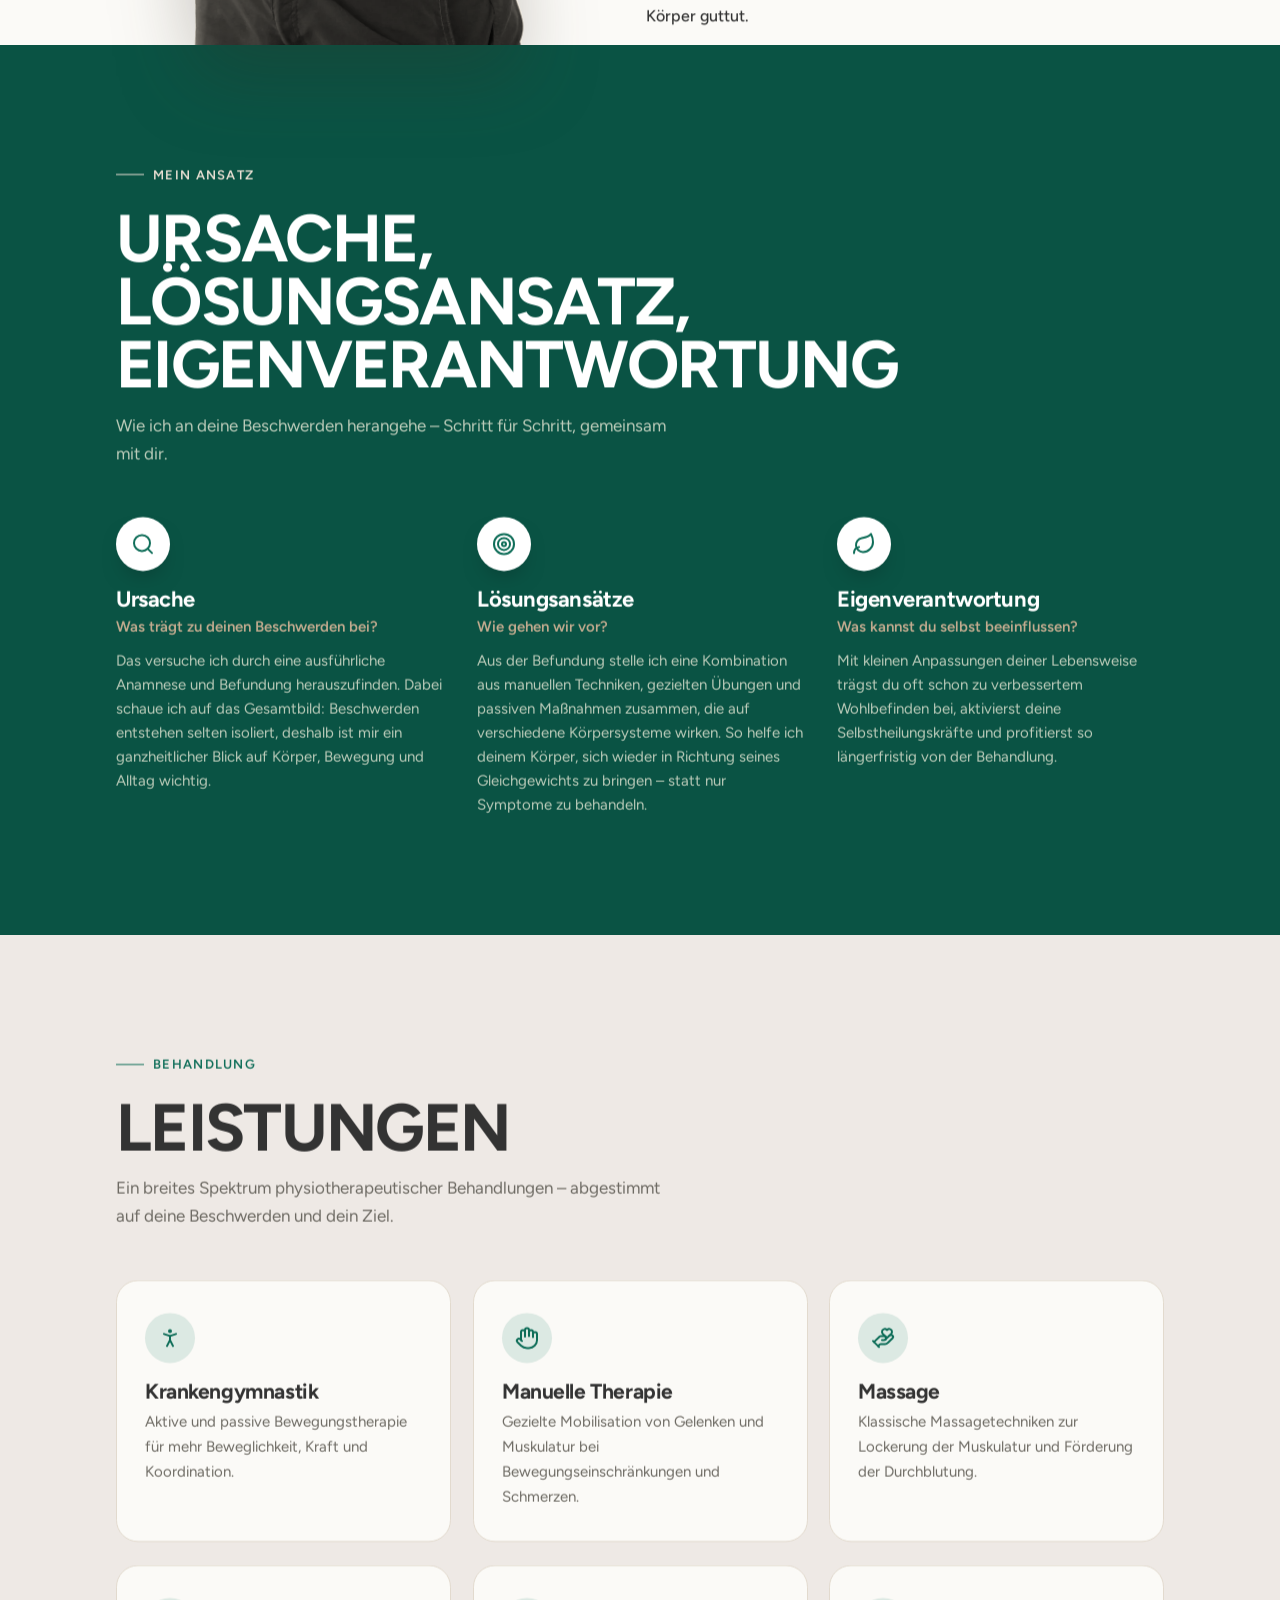
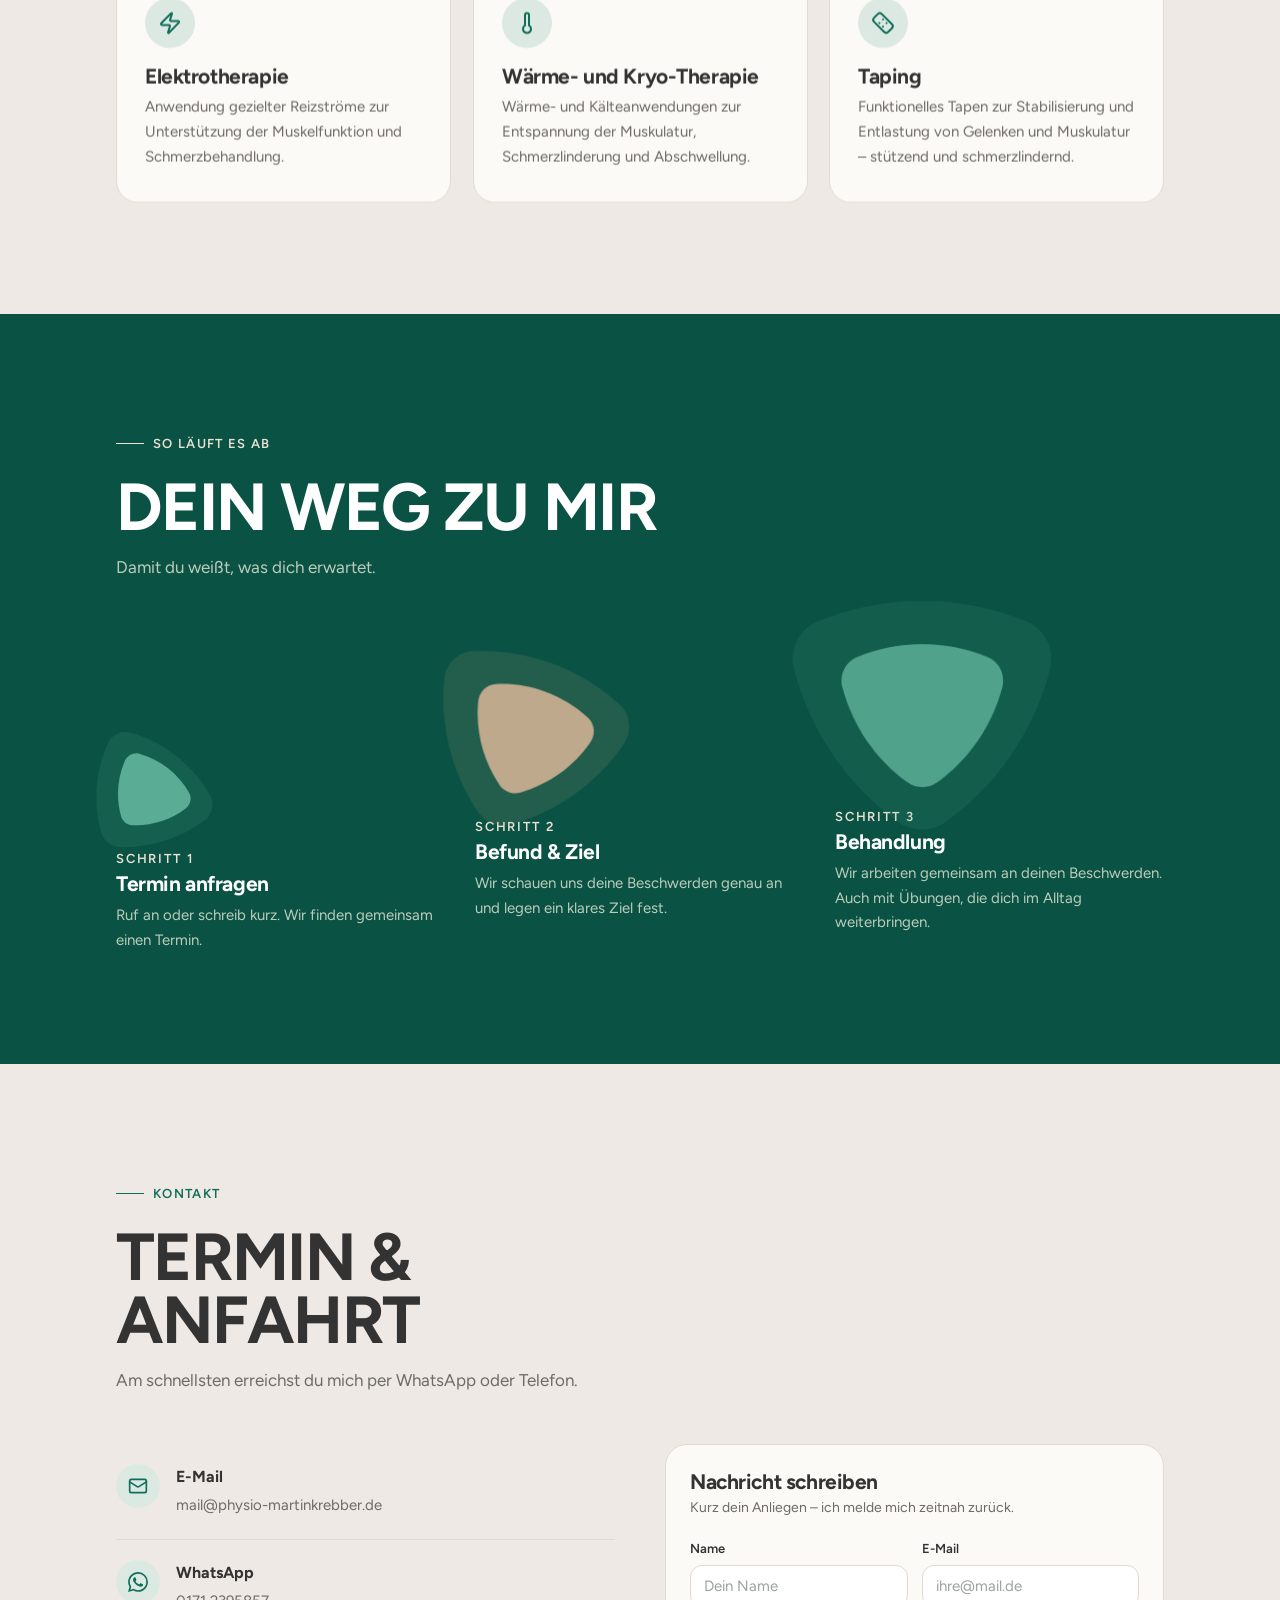
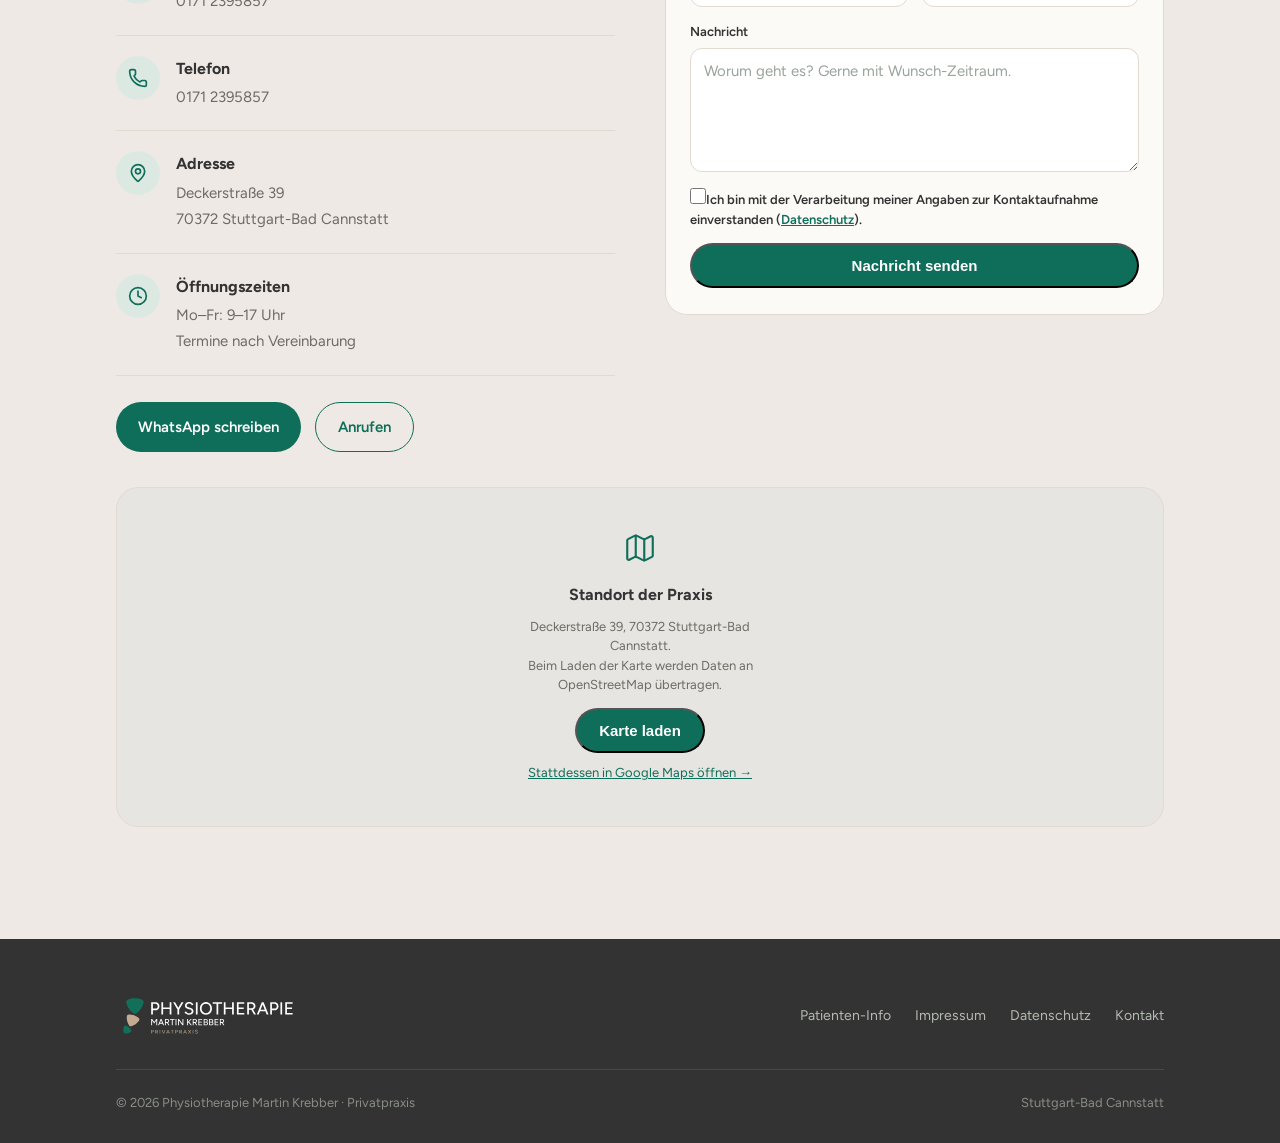
==== commit 39772c06: "Bio mit konkreten Vereinen; Patienten-Info: Verordnung-FAQ raus, Privatpraxis-Antwort widerspruchsfr" ====
--- a/index.html
+++ b/index.html
@@ -121,7 +121,7 @@
     <span class="role">Physiotherapeut</span>
     <p>Sport hat mich mein Leben lang begeistert – und mit ihm die Faszination für den menschlichen Körper: wie er funktioniert und zu welchen Leistungen er fähig ist.</p>
     <p>Nach dem Abitur entschied ich mich deshalb für eine Ausbildung zum Sport- und Gymnastiklehrer, die ich mit der Physiotherapie-Ausbildung kombinierte und 2013 abschloss.</p>
-    <p>In den Jahren danach arbeitete ich in verschiedenen Physiotherapiepraxen mit den Schwerpunkten Orthopädie und Rehabilitation. Besonders prägend war für mich die Arbeit im Leistungssport: Eine Zeit lang widmete ich mich ganz der Betreuung einer Mannschaft in der Handball-Bundesliga der Frauen. Den Fußball – die Oberliga sowie den Leistungsbereich des Jugendfußballs – betreute ich neben meiner Arbeit in der Praxis.</p>
+    <p>In den Jahren danach arbeitete ich in verschiedenen Physiotherapiepraxen mit den Schwerpunkten Orthopädie und Rehabilitation. Besonders prägend war für mich die Arbeit im Leistungssport: Eine Zeit lang widmete ich mich ganz der Betreuung der SG BBM Bietigheim in der Frauen-Handball-Bundesliga. Bei den Stuttgarter Kickers war ich – neben meiner Arbeit in der Praxis – im Herren- und Jugendbereich tätig.</p>
     <p>Mit einer abgeschlossenen Osteopathie-Ausbildung und langjähriger Berufserfahrung gehe ich nun den Schritt in die Selbstständigkeit, um meine Vorstellungen von guter Therapie konsequent umsetzen zu können.</p>
     <p class="about-philo">Als Privatpraxis nehme ich mir bewusst Zeit – für eine gründliche Untersuchung, fürs Zuhören und für eine Behandlung, die wirklich zu dir passt. Ich schaue auf die Ursache, nicht nur auf das Symptom, und erkläre dir jeden Schritt, damit du verinnerlichen kannst, was deinem Körper guttut.</p>
   </div>
--- a/assets/styles.css
+++ b/assets/styles.css
@@ -262,7 +262,7 @@
 @media(max-width:860px){
   .hero-grid,.about-grid,.contact-grid{grid-template-columns:1fr;gap:40px}
   .about-photo{min-height:0}
-  .about-img{position:static;left:auto;transform:none;width:100%;max-width:420px;margin:0 auto}
+  .about-img{position:static;left:auto;transform:none;width:78%;max-width:300px;margin:0 auto 6px}
   .cards,.step-grid,.approach-grid{grid-template-columns:1fr}
   .cf-row{grid-template-columns:1fr}
   .menu-toggle{display:block}
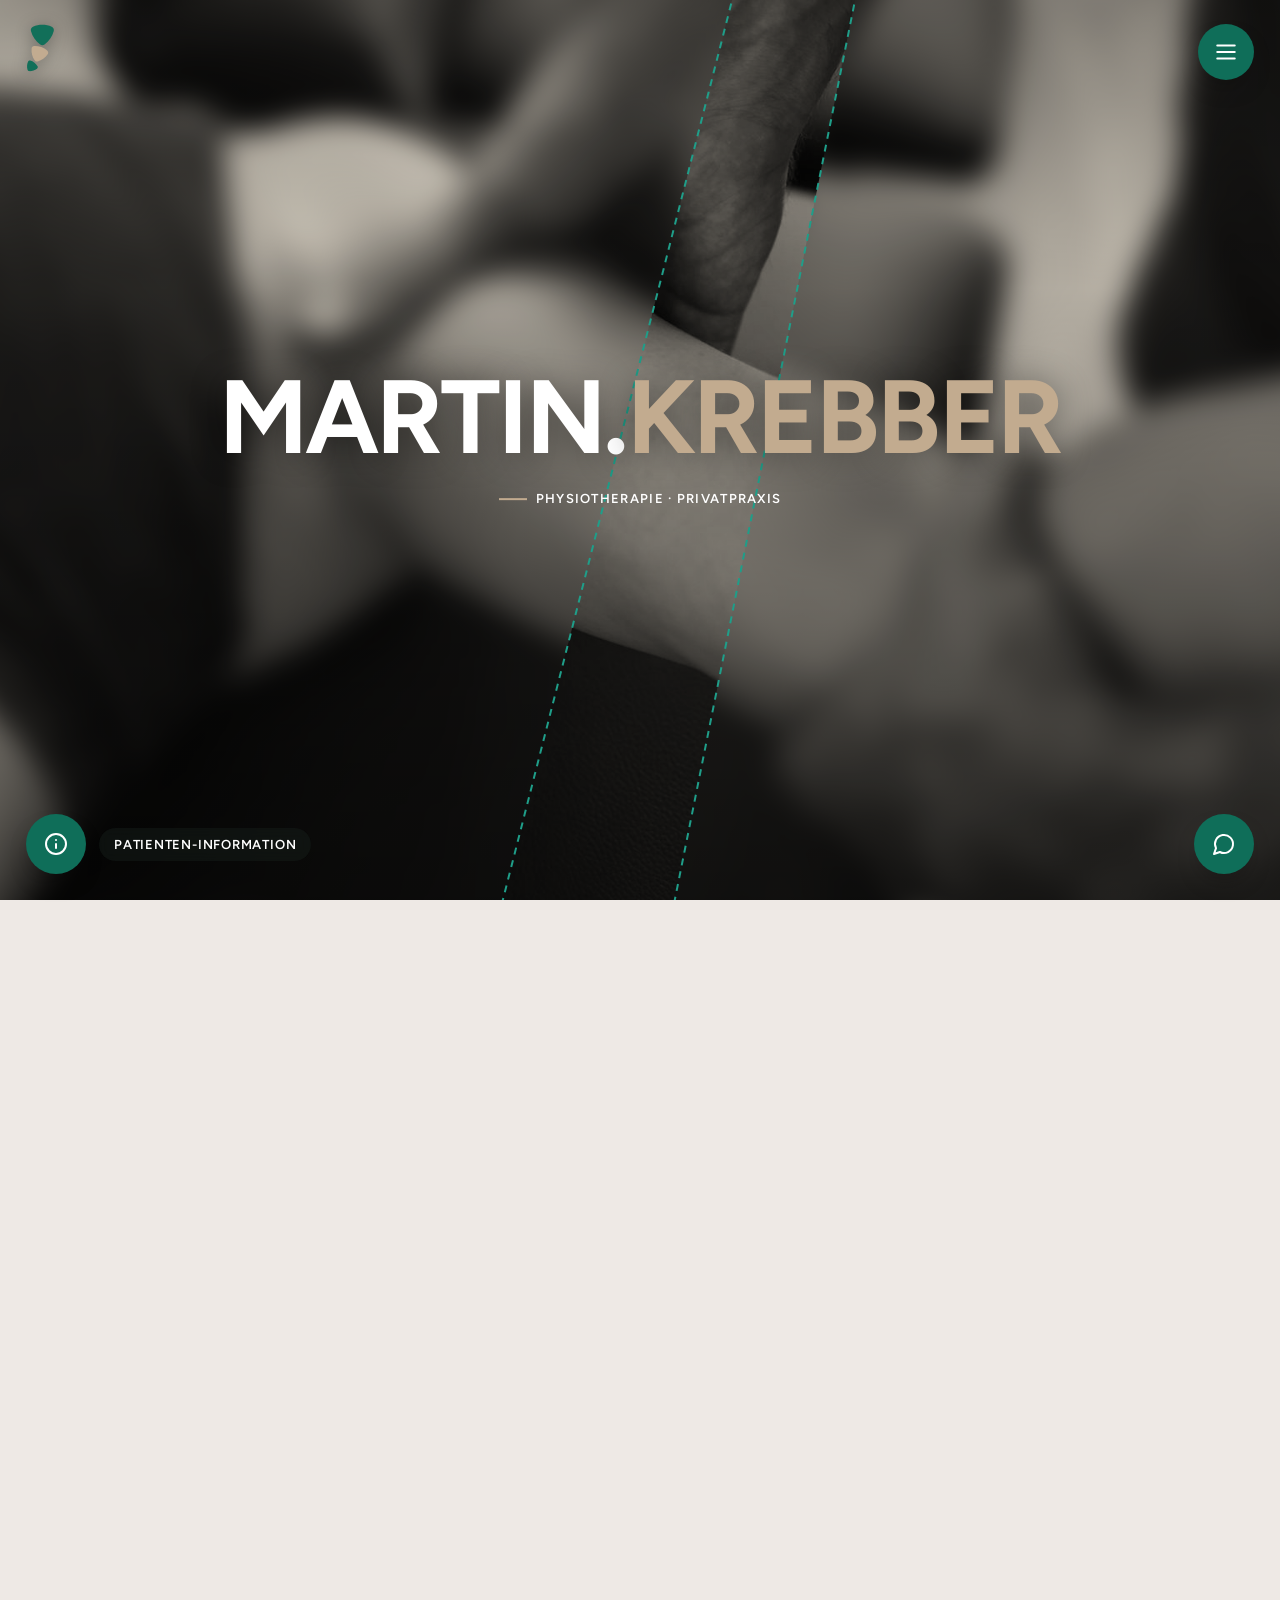
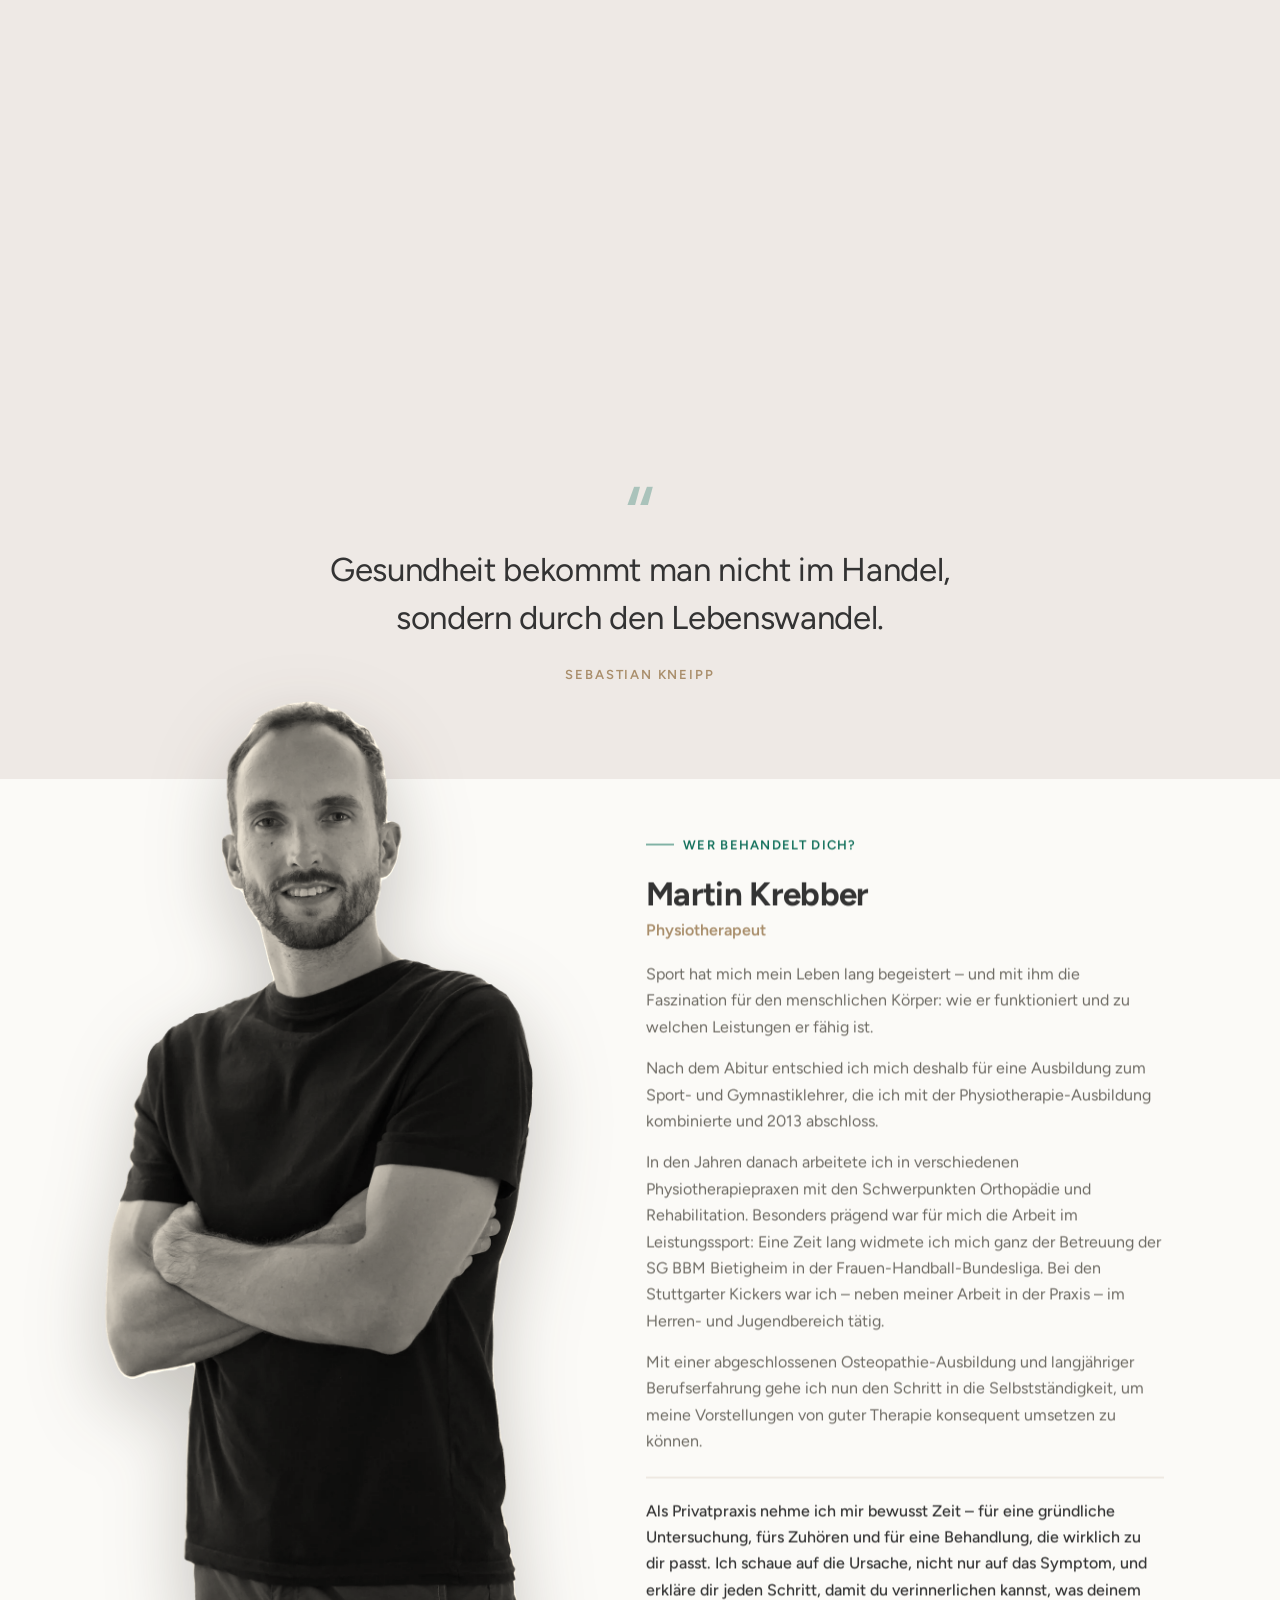
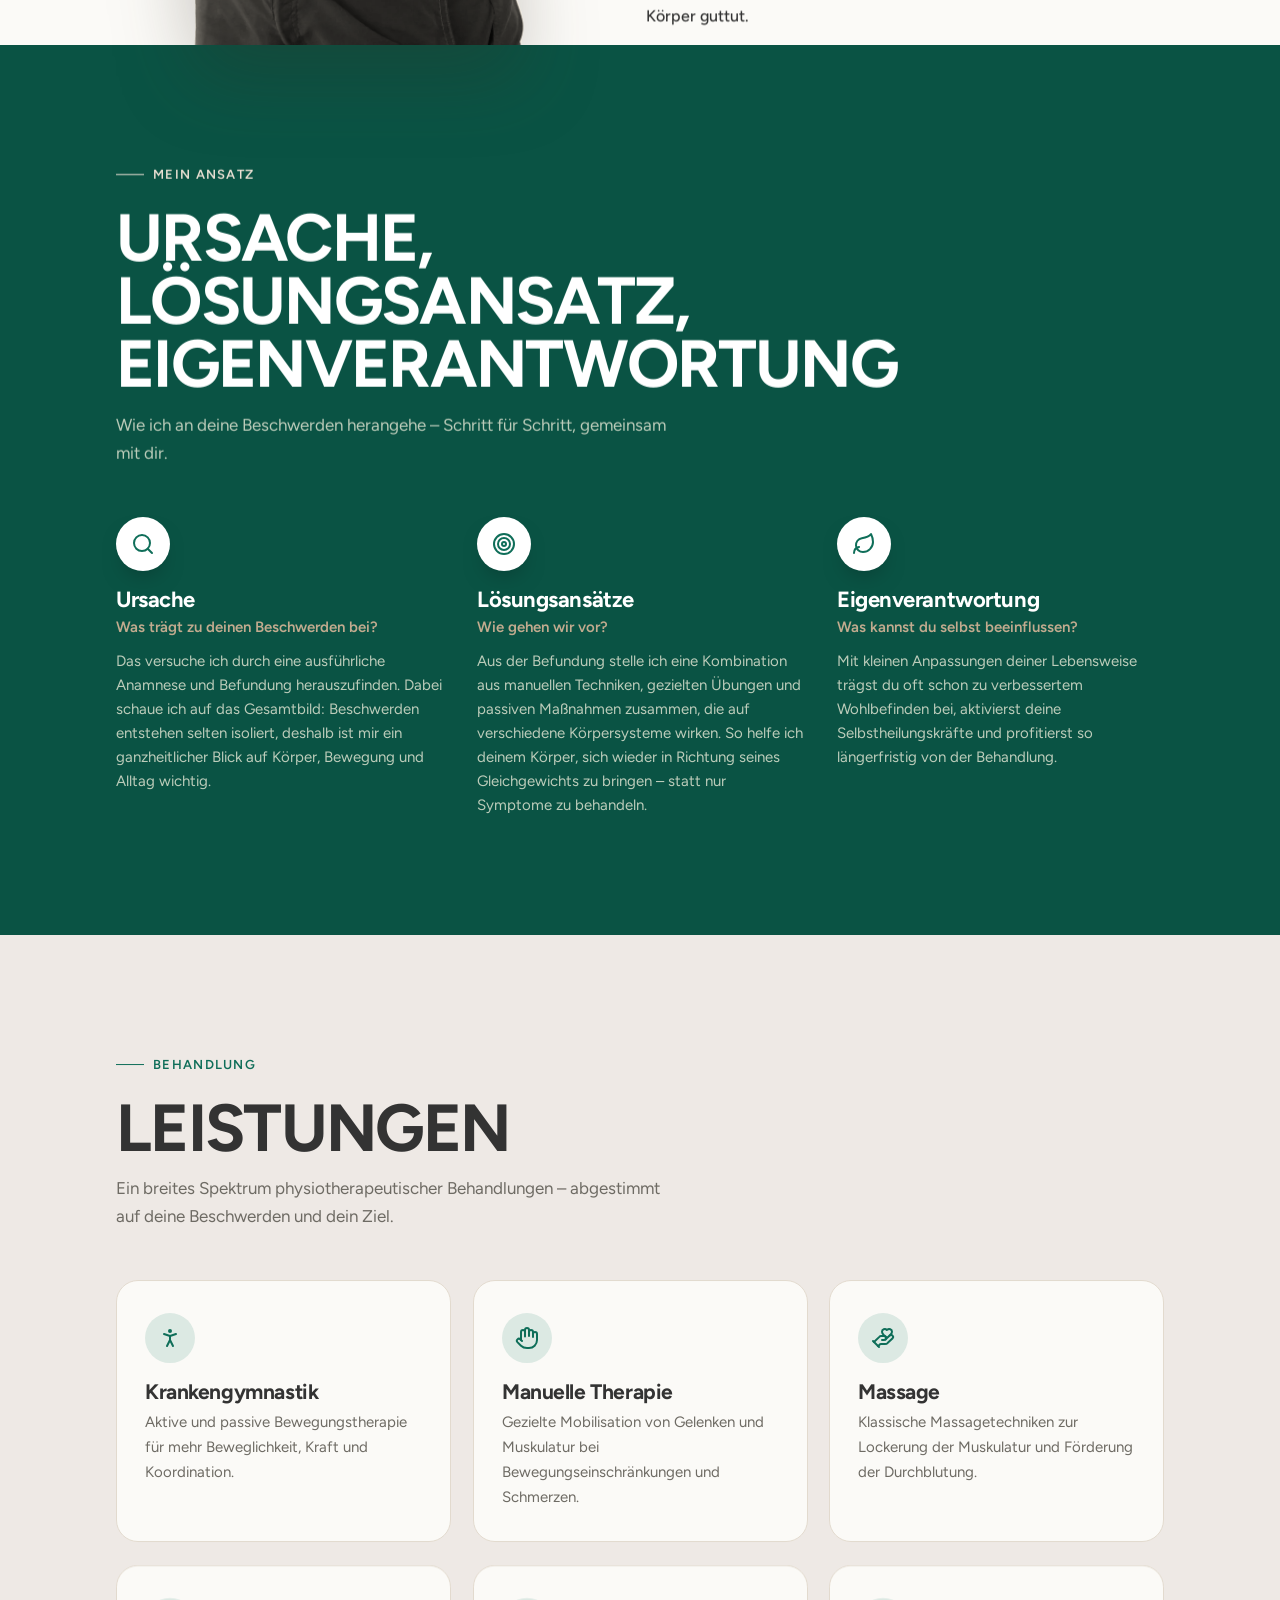
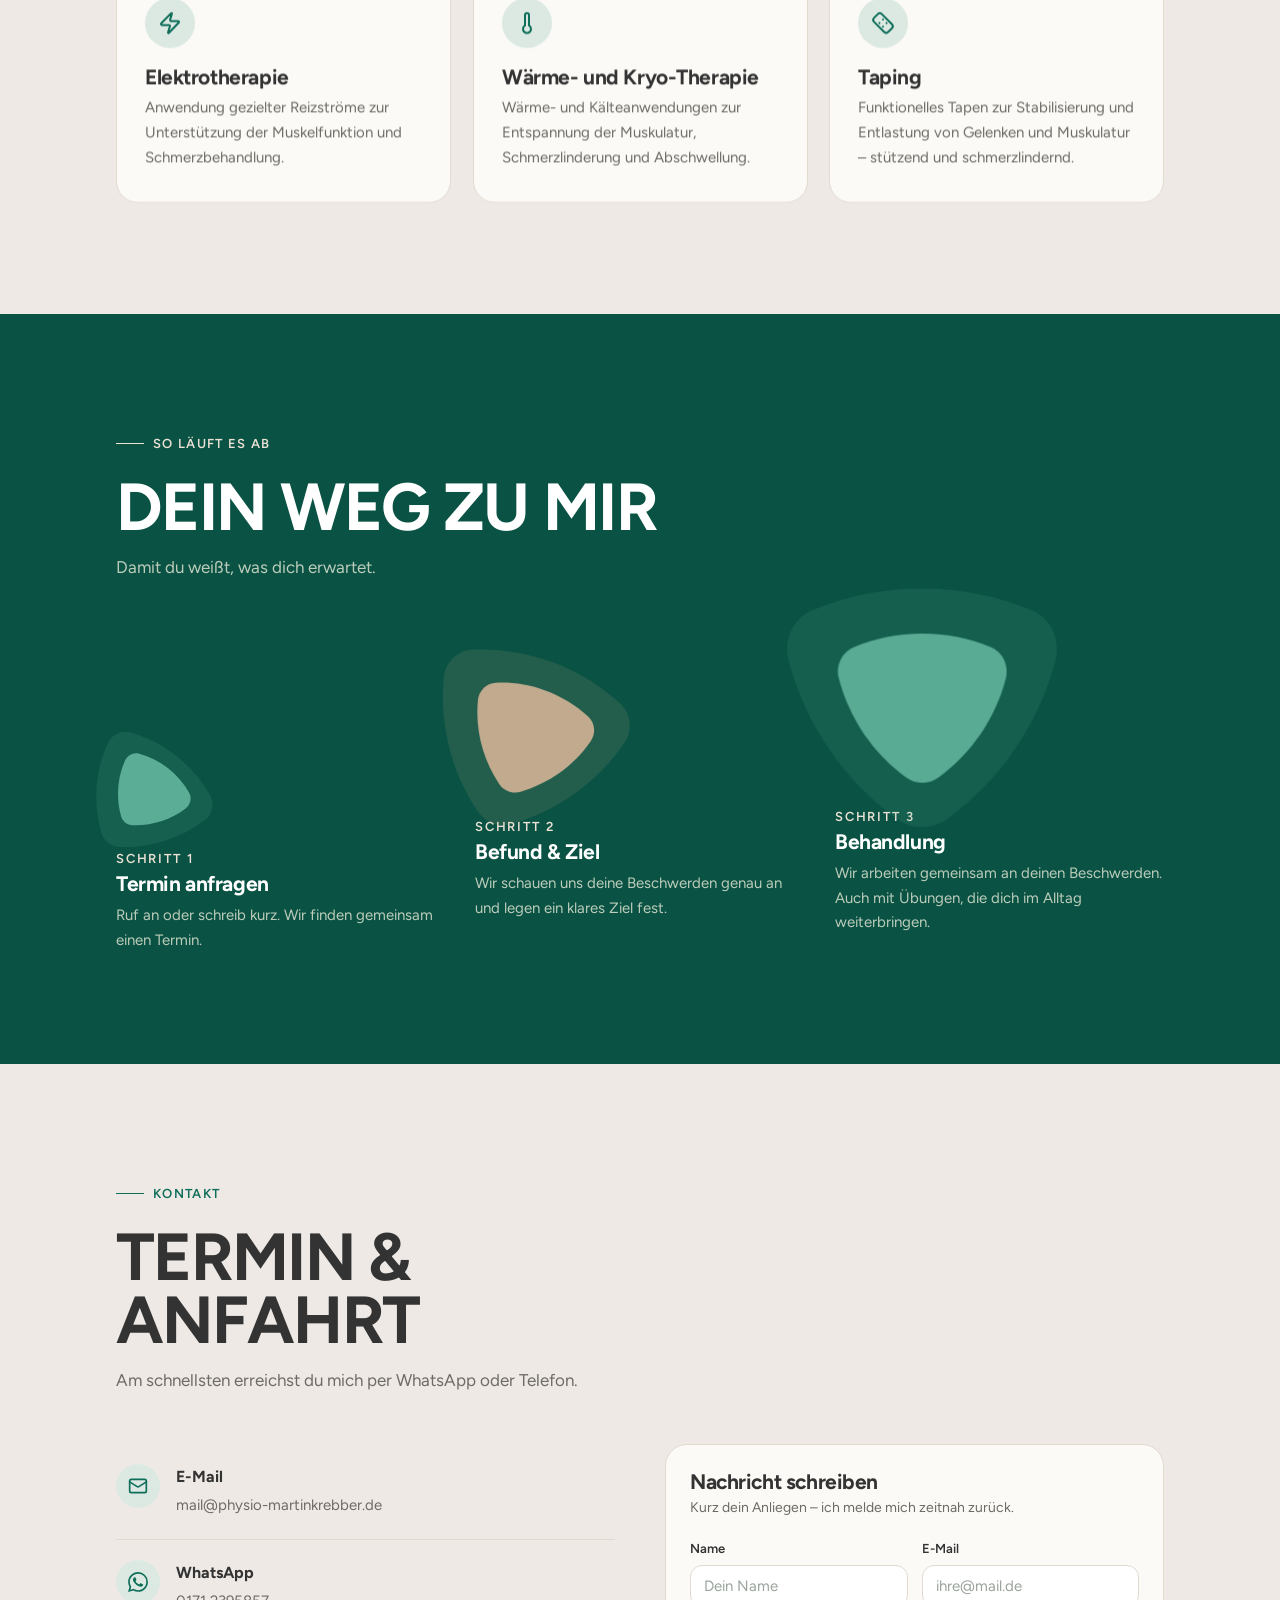
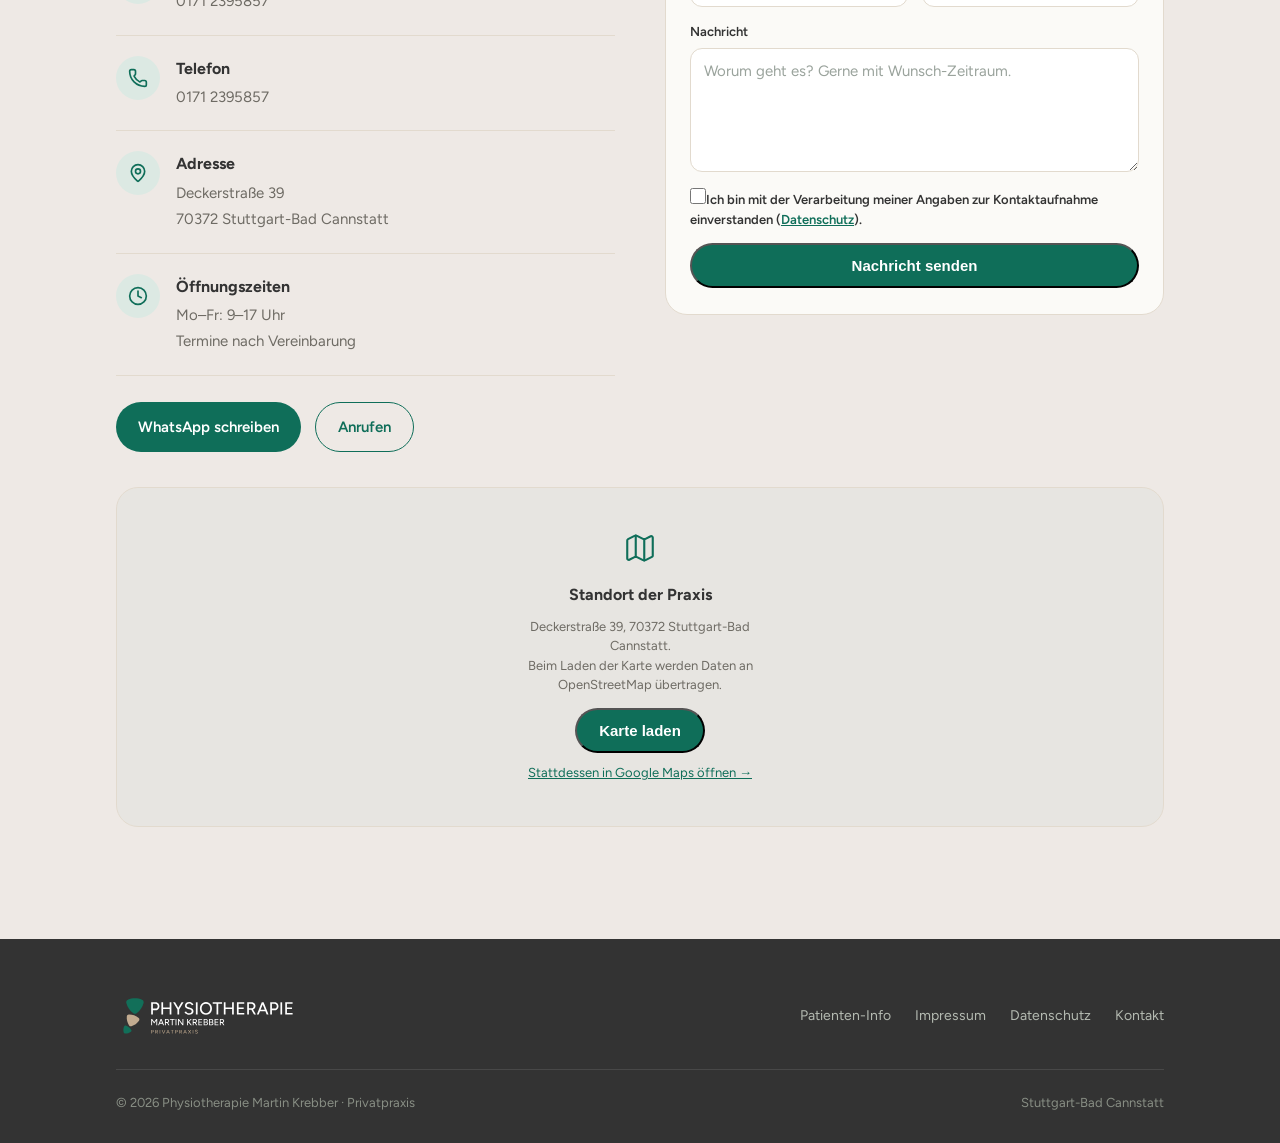
==== commit 877e9de2: "UX: Zurueck-Link oben auf Rechts-/Info-Seiten; E-Mail-Links mit Betreff + Anrede - 'Zurueck zur Star" ====
--- a/index.html
+++ b/index.html
@@ -90,7 +90,7 @@
   <div class="hc-actions" id="hcActions">
     <a class="hc-item" style="--i:1" href="https://wa.me/491712395857?text=Hallo%2C%20ich%20m%C3%B6chte%20einen%20Termin%20anfragen." target="_blank" rel="noopener"><span class="hc-label">WhatsApp</span><span class="hc-dot hc-wa"><svg viewBox="0 0 24 24" fill="currentColor" aria-hidden="true"><path d="M17.5 14.38c-.3-.15-1.76-.87-2.03-.97-.27-.1-.47-.15-.67.15-.2.3-.77.97-.94 1.16-.17.2-.35.22-.64.08-.3-.15-1.26-.47-2.4-1.48-.89-.79-1.49-1.77-1.66-2.07-.17-.3-.02-.46.13-.6.13-.14.3-.36.45-.53.15-.17.2-.3.3-.5.1-.2.05-.37-.02-.52-.08-.15-.67-1.62-.92-2.22-.24-.58-.49-.5-.67-.51h-.57c-.2 0-.52.07-.8.37-.27.3-1.04 1.02-1.04 2.48 0 1.46 1.07 2.88 1.22 3.08.15.2 2.1 3.2 5.08 4.49.71.3 1.26.49 1.69.62.71.23 1.36.2 1.87.12.57-.08 1.76-.72 2.01-1.41.25-.7.25-1.29.17-1.42-.07-.12-.27-.2-.56-.34z"/><path d="M12.04 2C6.58 2 2.13 6.45 2.13 11.91c0 1.75.46 3.45 1.32 4.95L2 22l5.25-1.38a9.9 9.9 0 0 0 4.79 1.22h.01c5.46 0 9.91-4.45 9.91-9.91 0-2.65-1.03-5.14-2.9-7.01A9.82 9.82 0 0 0 12.04 2zm0 1.67c2.2 0 4.27.86 5.82 2.42a8.19 8.19 0 0 1 2.42 5.82c0 4.54-3.7 8.24-8.24 8.24a8.2 8.2 0 0 1-4.19-1.15l-.3-.18-3.12.82.83-3.04-.2-.31a8.2 8.2 0 0 1-1.26-4.39c0-4.54 3.7-8.24 8.24-8.24z"/></svg></span></a>
     <a class="hc-item" style="--i:2" href="tel:+491712395857"><span class="hc-label">Anrufen</span><span class="hc-dot"><svg viewBox="0 0 24 24" fill="none" stroke="currentColor" stroke-width="2" stroke-linecap="round" stroke-linejoin="round" aria-hidden="true"><path d="M13.832 16.568a1 1 0 0 0 1.213-.303l.355-.465A2 2 0 0 1 17 15h3a2 2 0 0 1 2 2v3a2 2 0 0 1-2 2A18 18 0 0 1 2 4a2 2 0 0 1 2-2h3a2 2 0 0 1 2 2v3a2 2 0 0 1-.8 1.6l-.468.351a1 1 0 0 0-.292 1.233 14 14 0 0 0 6.16 6.16z"/></svg></span></a>
-    <a class="hc-item" style="--i:3" href="mailto:mail@physio-martinkrebber.de"><span class="hc-label">E-Mail</span><span class="hc-dot"><svg viewBox="0 0 24 24" fill="none" stroke="currentColor" stroke-width="2" stroke-linecap="round" stroke-linejoin="round" aria-hidden="true"><rect width="20" height="16" x="2" y="4" rx="2"/><path d="m22 7-8.97 5.7a1.94 1.94 0 0 1-2.06 0L2 7"/></svg></span></a>
+    <a class="hc-item" style="--i:3" href="mailto:mail@physio-martinkrebber.de?subject=Anfrage%20%C3%BCber%20die%20Website&amp;body=Hallo%20Herr%20Krebber%2C%0D%0A%0D%0A"><span class="hc-label">E-Mail</span><span class="hc-dot"><svg viewBox="0 0 24 24" fill="none" stroke="currentColor" stroke-width="2" stroke-linecap="round" stroke-linejoin="round" aria-hidden="true"><rect width="20" height="16" x="2" y="4" rx="2"/><path d="m22 7-8.97 5.7a1.94 1.94 0 0 1-2.06 0L2 7"/></svg></span></a>
     <a class="hc-item" style="--i:4" href="#kontakt"><span class="hc-label">Termin</span><span class="hc-dot"><svg viewBox="0 0 24 24" fill="none" stroke="currentColor" stroke-width="2" stroke-linecap="round" stroke-linejoin="round" aria-hidden="true"><path d="M8 2v4"/><path d="M16 2v4"/><rect width="18" height="18" x="3" y="4" rx="2"/><path d="M3 10h18"/></svg></span></a>
   </div>
   <button class="hc-toggle" id="hcToggle" aria-label="Kontakt-Optionen öffnen" aria-expanded="false"><span class="h-dot"><svg class="hc-ic-open" viewBox="0 0 24 24" fill="none" stroke="currentColor" stroke-width="2" stroke-linecap="round" stroke-linejoin="round" aria-hidden="true"><path d="M7.9 20A9 9 0 1 0 4 16.1L2 22Z"/></svg><svg class="hc-ic-close" viewBox="0 0 24 24" fill="none" stroke="currentColor" stroke-width="2" stroke-linecap="round" aria-hidden="true"><path d="M18 6 6 18"/><path d="M6 6l12 12"/></svg></span></button>
@@ -176,7 +176,7 @@
   <div class="sec-head reveal"><span class="eyebrow">Kontakt</span><h2>Termin &amp; Anfahrt</h2><p>Am schnellsten erreichst du mich per WhatsApp oder Telefon.</p></div>
   <div class="contact-grid">
     <div class="reveal">
-      <div class="info-row"><div class="ic"><svg viewBox="0 0 24 24" fill="none" stroke="currentColor" stroke-width="2" stroke-linecap="round" stroke-linejoin="round" aria-hidden="true"><rect width="20" height="16" x="2" y="4" rx="2"/><path d="m22 7-8.97 5.7a1.94 1.94 0 0 1-2.06 0L2 7"/></svg></div><div><b>E-Mail</b><a href="mailto:mail@physio-martinkrebber.de">mail@physio-martinkrebber.de</a></div></div>
+      <div class="info-row"><div class="ic"><svg viewBox="0 0 24 24" fill="none" stroke="currentColor" stroke-width="2" stroke-linecap="round" stroke-linejoin="round" aria-hidden="true"><rect width="20" height="16" x="2" y="4" rx="2"/><path d="m22 7-8.97 5.7a1.94 1.94 0 0 1-2.06 0L2 7"/></svg></div><div><b>E-Mail</b><a href="mailto:mail@physio-martinkrebber.de?subject=Anfrage%20%C3%BCber%20die%20Website&amp;body=Hallo%20Herr%20Krebber%2C%0D%0A%0D%0A">mail@physio-martinkrebber.de</a></div></div>
       <div class="info-row"><div class="ic"><svg viewBox="0 0 24 24" fill="currentColor" aria-hidden="true"><path d="M17.472 14.382c-.297-.149-1.758-.867-2.03-.967-.273-.099-.471-.148-.67.15-.197.297-.767.966-.94 1.164-.173.199-.347.223-.644.075-.297-.149-1.255-.463-2.39-1.475-.883-.788-1.48-1.761-1.653-2.059-.173-.297-.018-.458.13-.606.134-.133.298-.347.446-.52.149-.174.198-.298.298-.497.099-.198.05-.371-.025-.52-.075-.149-.669-1.612-.916-2.207-.242-.579-.487-.5-.669-.51l-.57-.01c-.198 0-.52.074-.792.372-.272.297-1.04 1.016-1.04 2.479 0 1.462 1.065 2.875 1.213 3.074.149.198 2.096 3.2 5.077 4.487.709.306 1.262.489 1.694.625.712.227 1.36.195 1.871.118.571-.085 1.758-.719 2.006-1.413.248-.694.248-1.289.173-1.413-.074-.124-.272-.198-.57-.347m-5.421 7.403h-.004a9.87 9.87 0 0 1-5.031-1.378l-.361-.214-3.741.982.999-3.648-.235-.374a9.86 9.86 0 0 1-1.51-5.26c.001-5.45 4.436-9.884 9.888-9.884 2.64 0 5.122 1.03 6.988 2.898a9.825 9.825 0 0 1 2.893 6.994c-.003 5.45-4.437 9.884-9.885 9.884m8.413-18.297A11.815 11.815 0 0 0 12.05 0C5.495 0 .16 5.335.157 11.892c0 2.096.547 4.142 1.588 5.945L.057 24l6.305-1.654a11.882 11.882 0 0 0 5.683 1.448h.005c6.554 0 11.89-5.335 11.893-11.893a11.821 11.821 0 0 0-3.48-8.413"/></svg></div><div><b>WhatsApp</b><a href="https://wa.me/491712395857?text=Hallo%2C%20ich%20m%C3%B6chte%20einen%20Termin%20anfragen." target="_blank" rel="noopener">0171 2395857</a></div></div>
       <div class="info-row"><div class="ic"><svg viewBox="0 0 24 24" fill="none" stroke="currentColor" stroke-width="2" stroke-linecap="round" stroke-linejoin="round" aria-hidden="true"><path d="M13.832 16.568a1 1 0 0 0 1.213-.303l.355-.465A2 2 0 0 1 17 15h3a2 2 0 0 1 2 2v3a2 2 0 0 1-2 2A18 18 0 0 1 2 4a2 2 0 0 1 2-2h3a2 2 0 0 1 2 2v3a2 2 0 0 1-.8 1.6l-.468.351a1 1 0 0 0-.292 1.233 14 14 0 0 0 6.16 6.16z"/></svg></div><div><b>Telefon</b><a href="tel:+491712395857">0171 2395857</a></div></div>
       <div class="info-row"><div class="ic"><svg viewBox="0 0 24 24" fill="none" stroke="currentColor" stroke-width="2" stroke-linecap="round" stroke-linejoin="round" aria-hidden="true"><path d="M20 10c0 4.993-5.539 10.193-7.399 11.799a1 1 0 0 1-1.202 0C9.539 20.193 4 14.993 4 10a8 8 0 0 1 16 0"/><circle cx="12" cy="10" r="3"/></svg></div><div><b>Adresse</b><span>Deckerstraße 39<br>70372 Stuttgart-Bad Cannstatt</span></div></div>
@@ -193,7 +193,7 @@
         <label>Nachricht<textarea name="msg" rows="4" required placeholder="Worum geht es? Gerne mit Wunsch-Zeitraum."></textarea></label>
         <label class="cf-consent"><input type="checkbox" name="consent" required><span>Ich bin mit der Verarbeitung meiner Angaben zur Kontaktaufnahme einverstanden (<a href="datenschutz.html" target="_blank" rel="noopener">Datenschutz</a>).</span></label>
         <button type="submit" class="btn cf-submit">Nachricht senden</button>
-        <p class="cf-hint" id="cfHint" hidden>Dein E-Mail-Programm öffnet sich mit der vorbereiteten Nachricht. Falls nicht, schreib gerne direkt an <a href="mailto:mail@physio-martinkrebber.de">mail@physio-martinkrebber.de</a>.</p>
+        <p class="cf-hint" id="cfHint" hidden>Dein E-Mail-Programm öffnet sich mit der vorbereiteten Nachricht. Falls nicht, schreib gerne direkt an <a href="mailto:mail@physio-martinkrebber.de?subject=Anfrage%20%C3%BCber%20die%20Website&amp;body=Hallo%20Herr%20Krebber%2C%0D%0A%0D%0A">mail@physio-martinkrebber.de</a>.</p>
       </form>
     </div>
     <div class="map-box map-wide reveal">
--- a/assets/styles.css
+++ b/assets/styles.css
@@ -203,6 +203,8 @@
 .legal a{color:var(--primary);text-decoration:underline}
 .legal address{font-style:normal;color:var(--muted)}
 .legal .back{display:inline-flex;align-items:center;gap:8px;margin-top:48px;color:var(--primary);font-weight:600;text-decoration:none}
+.legal .back:hover{text-decoration:underline}
+.legal .back-top{margin-top:0;margin-bottom:28px}
 .legal .note{background:var(--surface);border:1px solid var(--line);border-left:4px solid var(--primary);border-radius:10px;padding:16px 18px;margin:28px 0}
 .legal .note p{margin:0;font-size:15px}
 .ph{background:#FBEFD2;border:1px dashed #C9A24B;color:#6F5310;padding:1px 7px;border-radius:5px;font-size:.95em;font-weight:600}
